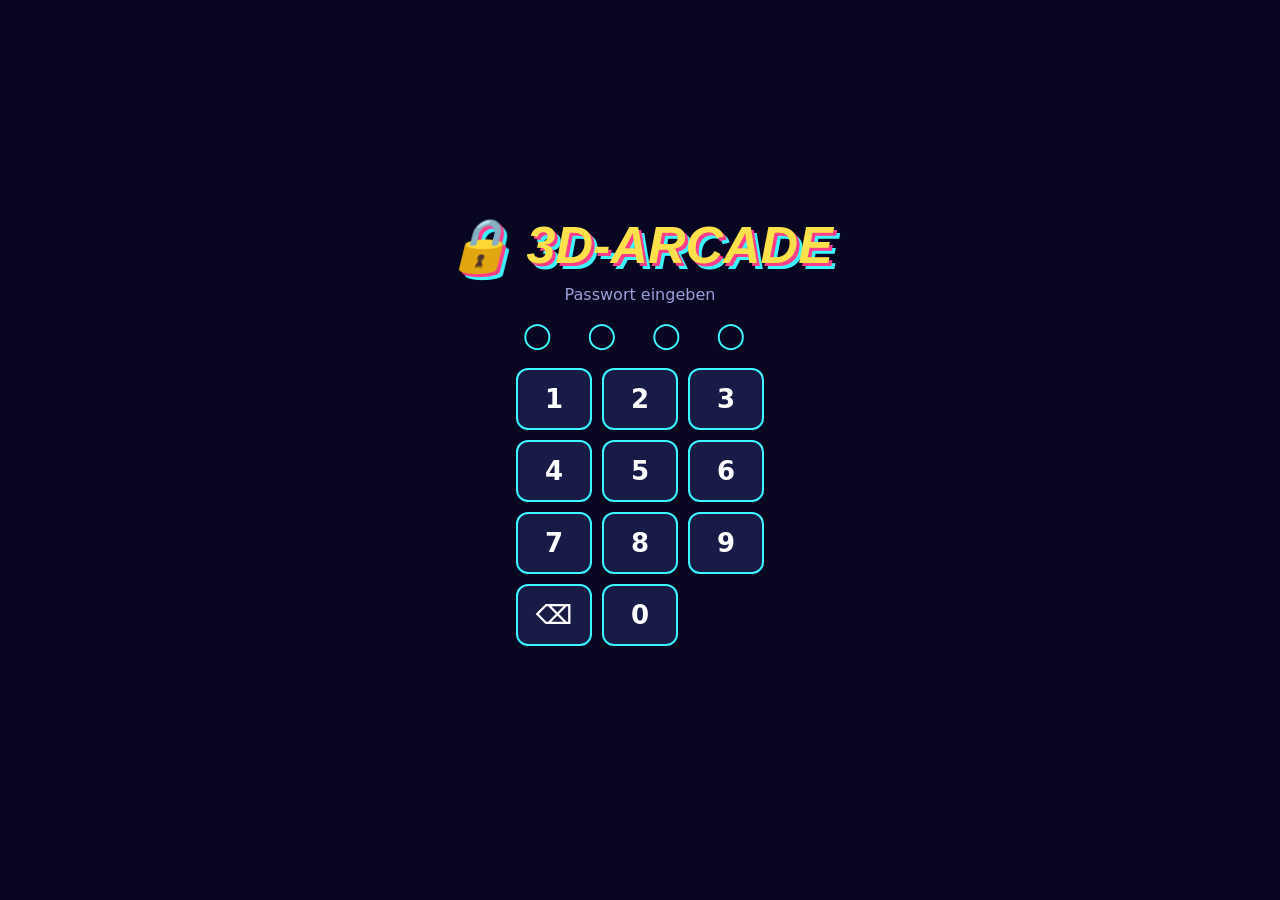
==== index.html @ a162d885 "Update index.html" ====
<!DOCTYPE html>
<html lang="de">
<head>
<meta charset="utf-8">
<meta name="viewport" content="width=device-width,initial-scale=1,viewport-fit=cover">
<title>3D-Arcade</title>
<style>
:root{box-sizing:border-box;color-scheme:dark;--bg:#080620;--tx:#f2f1ff;--mu:#9aa0d8;padding-top:env(safe-area-inset-top,0px);padding-bottom:env(safe-area-inset-bottom,0px)}
@media (prefers-color-scheme:dark){:root:not([data-theme="light"]){--bg:#080620;--tx:#f2f1ff;--mu:#9aa0d8}}
:root[data-theme="dark"]{--bg:#080620;--tx:#f2f1ff;--mu:#9aa0d8}
html{scroll-padding-top:env(safe-area-inset-top,0px)}
*{box-sizing:border-box}
html,body{height:100%;margin:0;background:var(--bg);color:var(--tx);font-family:"Trebuchet MS",system-ui,sans-serif;overflow:hidden;user-select:none}
canvas{display:none;width:100%;height:100%;touch-action:none}
#hub{height:100%;overflow:auto;display:flex;flex-direction:column;align-items:center;padding:28px 16px}
h1{font:italic 900 clamp(34px,7vw,66px)/1 Impact,"Arial Black",sans-serif;margin:14px 0 4px;color:#ffe14d;text-shadow:3px 3px 0 #ff3d8b,6px 6px 0 #3df5ff;text-align:center}
.sub{color:var(--mu);margin:0 0 22px;text-align:center}
#grid{display:grid;grid-template-columns:repeat(auto-fill,minmax(210px,1fr));gap:14px;width:100%;max-width:960px}
.card{background:#181b45;border:2px solid var(--c,#fff);border-radius:14px;padding:16px;cursor:pointer;color:inherit;font:inherit;text-align:left}
.card:hover{background:#20245a}
.card i{font-style:normal;font-size:38px;display:block}
.card b{display:block;font-size:19px;color:var(--c,#fff);margin:6px 0 4px}
.card span{font-size:13px;color:#b6bbea;line-height:1.4}
.card em{float:right;font-style:normal;color:#6e74b8;font-size:13px}
.hint{color:#7c82c4;font-size:13px;margin-top:22px;text-align:center;max-width:640px;line-height:1.6}
kbd{background:#252a66;border-radius:5px;padding:1px 7px;color:#ffe14d}
#panic,#back{position:fixed;top:calc(10px + env(safe-area-inset-top,0px));z-index:50;border:0;border-radius:8px;font:inherit;font-weight:800;cursor:pointer;padding:9px 16px}
#panic{right:10px;background:#e8283c;color:#fff}
#back{left:10px;background:#252a66;color:#fff;display:none}
#fake{position:fixed;top:0;left:0;right:0;bottom:0;background:#f1f3f4;color:#202124;z-index:99;display:none;font-family:Arial,sans-serif;overflow:auto}
#fake .bar{background:#fff;border-bottom:1px solid #dadce0;padding:10px 20px;font-size:14px}
#fake .bar b{color:#1a73e8;font-size:18px}
#fake .page{background:#fff;max-width:760px;margin:20px auto;padding:56px 64px;box-shadow:0 1px 4px rgba(0,0,0,.3);min-height:900px;font-size:15px;line-height:1.7}
#fake h3{font-size:26px;margin:0 0 18px}
#fake p{margin:0 0 14px}
</style>
</head>
<body>
  <div id="lock">
  <div class="lbox">
    <div class="lt">🔒 3D-ARCADE</div>
    <p>Bitte Passwort eingeben</p>
    <input id="pw" type="password" inputmode="numeric" maxlength="4" autocomplete="off" placeholder="••••">
    <button id="pwb">Öffnen</button>
    <div id="pwe"></div>
  </div>
</div>
<style>
#lock{position:fixed;top:0;left:0;right:0;bottom:0;z-index:100000;background:#080620;display:flex;align-items:center;justify-content:center;font-family:"Trebuchet MS",system-ui,sans-serif;color:#f2f1ff;text-align:center}
.lbox{padding:24px}
.lt{font:italic 900 clamp(30px,7vw,56px)/1 Impact,"Arial Black",sans-serif;color:#ffe14d;text-shadow:3px 3px 0 #ff3d8b,6px 6px 0 #3df5ff;margin-bottom:18px}
#pw{display:block;margin:12px auto;width:200px;padding:12px;font-size:28px;text-align:center;letter-spacing:10px;border-radius:10px;border:2px solid #3df5ff;background:#181b45;color:#fff;outline:none}
#pwb{padding:11px 28px;font:inherit;font-weight:800;font-size:17px;border:0;border-radius:10px;background:#ffe14d;color:#080620;cursor:pointer}
#pwe{height:22px;margin-top:12px;color:#ff5a7a;font-weight:700}
.shake{animation:sh .35s}
@keyframes sh{20%{transform:translateX(-10px)}40%{transform:translateX(10px)}60%{transform:translateX(-6px)}80%{transform:translateX(6px)}}
</style>
<script>
(function(){
  var lock=document.getElementById('lock'),pw=document.getElementById('pw'),err=document.getElementById('pwe'),box=lock.firstElementChild,CODE='0101';
  function openIt(){lock.style.display='none';window.__locked=false;try{sessionStorage.setItem('arcade_ok','1')}catch(e){}}
  function check(){
    if(pw.value===CODE){openIt();return}
    err.textContent='Falsches Passwort';pw.value='';
    box.classList.remove('shake');void box.offsetWidth;box.classList.add('shake');
  }
  var ok=false;try{ok=sessionStorage.getItem('arcade_ok')=='1'}catch(e){}
  if(ok){lock.style.display='none';return}
  window.__locked=true;
  addEventListener('keydown',function(e){
    if(!window.__locked)return;
    e.stopImmediatePropagation();
    if(e.key==='Enter')check();
  },true);
  addEventListener('keyup',function(e){if(window.__locked)e.stopImmediatePropagation()},true);
  pw.addEventListener('input',function(){err.textContent='';if(pw.value.length>=4)check()});
  document.getElementById('pwb').onclick=check;
  setTimeout(function(){pw.focus()},50);
})();
</script>
  <div id="lk2">
  <div class="k2box">
    <div class="k2t">🔒 3D-ARCADE</div>
    <div class="k2p">Passwort eingeben</div>
    <div id="k2d"></div>
    <div id="k2pad"></div>
    <div id="k2e"></div>
  </div>
</div>
<style>
#lk2{position:fixed;top:0;left:0;right:0;bottom:0;z-index:2147483000;background:#080620;display:flex;align-items:center;justify-content:center;font-family:"Trebuchet MS",system-ui,sans-serif;color:#f2f1ff;text-align:center;overflow:auto}
.k2box{padding:20px}
.k2t{font:italic 900 clamp(30px,7vw,52px)/1 Impact,"Arial Black",sans-serif;color:#ffe14d;text-shadow:3px 3px 0 #ff3d8b,6px 6px 0 #3df5ff;margin-bottom:14px}
.k2p{color:#9aa0d8;margin-bottom:10px}
#k2d{font-size:34px;letter-spacing:12px;margin:10px 0 14px;color:#3df5ff}
#k2pad{display:grid;grid-template-columns:repeat(3,76px);gap:10px;justify-content:center}
#k2pad button{height:62px;font:inherit;font-weight:800;font-size:26px;border-radius:12px;background:#181b45;color:#fff;cursor:pointer;border:2px solid #3df5ff}
#k2pad button:active{background:#3df5ff;color:#080620}
#k2e{height:24px;margin-top:12px;color:#ff5a7a;font-weight:700}
.k2s{animation:k2 .35s}
@keyframes k2{20%{transform:translateX(-10px)}40%{transform:translateX(10px)}60%{transform:translateX(-6px)}80%{transform:translateX(6px)}}
</style>
<script>
(function(){
  var o=document.getElementById('lock');if(o)o.parentNode.removeChild(o);
  window.__locked=false;
  var L=document.getElementById('lk2'),D=document.getElementById('k2d'),E=document.getElementById('k2e'),B=L.firstElementChild,CODE='0101',cur='',locked=true;
  try{if(sessionStorage.getItem('arcade_ok2')=='1'){L.style.display='none';locked=false}}catch(e){}
  function show(){var s='';for(var i=0;i<4;i++)s+=(i<cur.length?'●':'○')+(i<3?' ':'');D.textContent=s}
  function add(c){
    if(!locked)return;
    E.textContent='';
    if(cur.length<4)cur+=c;
    show();
    if(cur.length==4)setTimeout(function(){
      if(cur===CODE){locked=false;L.style.display='none';try{sessionStorage.setItem('arcade_ok2','1')}catch(e){}}
      else{E.textContent='Falsches Passwort';cur='';show();B.classList.remove('k2s');void B.offsetWidth;B.classList.add('k2s')}
    },120);
  }
  function del(){cur=cur.slice(0,-1);show()}
  var P=document.getElementById('k2pad'),keys=['1','2','3','4','5','6','7','8','9','⌫','0',''];
  keys.forEach(function(k){
    var b=document.createElement('button');b.textContent=k;
    if(!k){b.style.visibility='hidden'}else{b.onclick=function(){if(k=='⌫')del();else add(k)}}
    P.appendChild(b);
  });
  show();
  window.addEventListener('keydown',function(e){
    if(!locked)return;
    e.stopImmediatePropagation();e.preventDefault();
    if(/^[0-9]$/.test(e.key))add(e.key);else if(e.key==='Backspace')del();
  },true);
  window.addEventListener('keyup',function(e){if(locked)e.stopImmediatePropagation()},true);
  /* Zurück vom Fake-Referat: zweimal schnell tippen oder klicken */
  var lt=0;
  window.addEventListener('pointerup',function(e){
    var t=e.target;if(!t||!t.closest||!t.closest('#fake'))return;
    var n=Date.now();
    if(n-lt<450){window.dispatchEvent(new KeyboardEvent('keydown',{code:'Digit0',key:'0'}));lt=0}else lt=n;
  });
})();
</script>
<div id="hub">
  <h1>3D-ARCADE</h1>
  <p class="sub">12 originale Spiele mit eigener 3D-Engine. Such dir eins aus.</p>
  <div id="grid"></div>
  <p class="hint">Chef kommt? <kbd>0</kbd> oder der rote Panic-Button öffnet einen neuen Tab und versteckt alles.<br>Im Spiel: <kbd>Backspace</kbd> = zurück ins Menü. Im Menü starten die Tasten <kbd>1</kbd> bis <kbd>9</kbd> die ersten 9 Spiele direkt.</p>
</div>
<canvas id="c"></canvas>
<button id="back">← Menü</button>
<button id="panic">PANIC</button>
<div id="fake">
  <div class="bar"><b>Dokumente</b> &nbsp; Referat_Industrielle_Revolution.docx &nbsp; Datei Bearbeiten Ansicht Einfügen</div>
  <div class="page">
    <h3>Die Industrielle Revolution</h3>
    <p>1. Einleitung<br>Die Industrielle Revolution begann im 18. Jahrhundert in Großbritannien und veränderte die Arbeits- und Lebenswelt grundlegend. Dampfmaschine, Eisenbahn und mechanische Webstühle ersetzten schrittweise die Handarbeit.</p>
    <p>2. Ursachen<br>Zu den wichtigsten Ursachen zählen das Bevölkerungswachstum, neue Erfindungen, verfügbare Rohstoffe wie Kohle und Eisen sowie ein wachsender Welthandel.</p>
    <p>3. Folgen<br>Städte wuchsen rasant, es entstand eine Arbeiterklasse, und soziale Fragen rückten in den Mittelpunkt der politischen Debatte.</p>
  </div>
</div>
<script>
window.onerror=function(m,s,l){
  var d=document.getElementById('err');
  if(!d){d=document.createElement('div');d.id='err';d.style.cssText='position:fixed;left:0;right:0;bottom:0;z-index:200;background:#b00020;color:#fff;font:13px monospace;padding:8px;white-space:pre-wrap';document.body.appendChild(d)}
  d.textContent='Fehler: '+m+' (Zeile '+l+')';
};
(function(){
var $=function(i){return document.getElementById(i)};
var cv=$('c'),g=cv.getContext('2d'),hub=$('hub'),fake=$('fake');
var W=800,H=600,F=500,G=null,paused=false,K={},M={x:0,y:0,d:0},R=Math.random;
var cl=function(v,a,b){return Math.max(a,Math.min(b,v))};
function T(s,x,y,z,c,a){g.font='700 '+(z||20)+'px system-ui,sans-serif';g.fillStyle=c||'#fff';g.textAlign=a||'center';g.fillText(s,x,y)}
function rs(){W=cv.width=cv.clientWidth||innerWidth||800;H=cv.height=cv.clientHeight||innerHeight||600;F=Math.min(H*.9,W*1.1)}
addEventListener('resize',rs);

/* ================= Mini-3D-Engine ================= */
var E={x:0,y:0,z:0,yw:0,pt:0,q:[],fog:[10,8,30],far:80};
function rv(x,y,z){var c=Math.cos(E.yw),s=Math.sin(E.yw),a=x*c-z*s,b=x*s+z*c;c=Math.cos(E.pt);s=Math.sin(E.pt);return[a,y*c-b*s,y*s+b*c]}
function vt(x,y,z){return rv(x-E.x,y-E.y,z-E.z)}
function mc(c,l,t){var f=E.fog;return'rgb('+((c[0]*l*(1-t)+f[0]*t)|0)+','+((c[1]*l*(1-t)+f[1]*t)|0)+','+((c[2]*l*(1-t)+f[2]*t)|0)+')'}
function hs(h,s,l){var a=s*Math.min(l,1-l);function f(n){var k=(n+h/30)%12;return Math.round(255*(l-a*Math.max(-1,Math.min(k-3,9-k,1))))}return[f(0),f(8),f(4)]}
var CR=[[-1,-1],[1,-1],[1,1],[-1,1]];
function box(x,y,z,hx,hy,hz,col,edge,sb){
  var h=[hx,hy,hz],c=[x,y,z];
  for(var fi=0;fi<6;fi++){
    var a=fi>>1,s=(fi&1)?-1:1,u=(a+1)%3,w=(a+2)%3,pts=[],cx=0,cy=0,cz=0,mx=-1e9;
    for(var k=0;k<4;k++){
      var P=[0,0,0];P[a]=c[a]+s*h[a];P[u]=c[u]+CR[k][0]*h[u];P[w]=c[w]+CR[k][1]*h[w];
      var v=vt(P[0],P[1],P[2]);pts.push(v);cx+=v[0];cy+=v[1];cz+=v[2];if(v[2]>mx)mx=v[2];
    }
    if(mx<.2)continue;
    cx/=4;cy/=4;cz/=4;
    var n=[0,0,0];n[a]=s;var nv=rv(n[0],n[1],n[2]);
    if(nv[0]*cx+nv[1]*cy+nv[2]*cz>=0)continue;
    var l=.4+.6*Math.max(0,n[0]*.35+n[1]*.8-n[2]*.4),t=Math.min(1,Math.max(0,cz)/E.far);
    E.q.push({z:cz+(sb||0),p:pts,c:mc(col,l,t),e:edge?mc(edge,1,t):0});
  }
}
function sph(x,y,z,r,col){
  var v=vt(x,y,z);if(v[2]<.3)return;var t=Math.min(1,v[2]/E.far);
  E.q.push({z:v[2],d:function(){g.fillStyle=mc(col,1,t);g.beginPath();g.arc(W/2+v[0]/v[2]*F,H/2-v[1]/v[2]*F,Math.max(.8,r/v[2]*F),0,7);g.fill()}});
}
function clip(p){
  var o=[],n=.2;
  for(var i=0;i<p.length;i++){
    var a=p[i],b=p[(i+1)%p.length];
    if(a[2]>=n)o.push(a);
    if((a[2]>=n)!=(b[2]>=n)){var t=(n-a[2])/(b[2]-a[2]);o.push([a[0]+(b[0]-a[0])*t,a[1]+(b[1]-a[1])*t,n])}
  }
  return o;
}
function flush(){
  E.q.sort(function(a,b){return b.z-a.z});
  for(var i=0;i<E.q.length;i++){
    var f=E.q[i];
    if(f.d){f.d();continue}
    var P=clip(f.p);if(P.length<3)continue;
    g.beginPath();
    for(var j=0;j<P.length;j++){var x=W/2+P[j][0]/P[j][2]*F,y=H/2-P[j][1]/P[j][2]*F;if(j)g.lineTo(x,y);else g.moveTo(x,y)}
    g.closePath();g.fillStyle=f.c;g.fill();g.lineWidth=f.e?1.5:1;g.strokeStyle=f.e||f.c;g.stroke();
  }
  E.q.length=0;
}
function bg(a,b){var gr=g.createLinearGradient(0,0,0,H);gr.addColorStop(0,a);gr.addColorStop(1,b);g.fillStyle=gr;g.fillRect(0,0,W,H)}
function arrowK(){return[(K.KeyD||K.ArrowRight?1:0)-(K.KeyA||K.ArrowLeft?1:0),(K.KeyW||K.ArrowUp?1:0)-(K.KeyS||K.ArrowDown?1:0)]}

/* ============ 1. NEON-TUNNEL ============ */
function tunnel(){
  var z=0,x=0,y=0,v=14,t=0,sc=0,dead=0,obs=[],nz=45,HS=3;
  function mk(zz){var b=[1,1,1,1,1,1,1,1,1],n=R()<.5?1:2;for(var i=0;i<n;i++)b[R()*9|0]=0;return{z:zz,b:b,c:0}}
  return{
    kd:function(k){if(dead&&k=='Space')start('tunnel')},
    pd:function(){if(dead)start('tunnel')},
    u:function(dt){
      if(dead)return;
      t+=dt;v=Math.min(40,14+t*.5);z+=v*dt;sc+=v*dt;
      var a=arrowK();x+=a[0]*7*dt;y+=a[1]*7*dt;
      if(M.d){x+=((M.x/W-.5)*2*HS*1.4-x)*Math.min(1,7*dt);y+=(-(M.y/H-.5)*2*HS*1.4-y)*Math.min(1,7*dt)}
      x=cl(x,-HS+.3,HS-.3);y=cl(y,-HS+.3,HS-.3);
      while(nz<z+120){obs.push(mk(nz));nz+=Math.max(14,30-t*.25)}
      obs.forEach(function(o){if(!o.c&&z>=o.z-.3){o.c=1;var i=Math.floor((y+HS)/2)*3+Math.floor((x+HS)/2);if(o.b[i])dead=1;else sc+=50}});
      obs=obs.filter(function(o){return o.z>z-6});
    },
    d:function(){
      E.fog=[8,6,28];E.far=110;E.x=x*.6;E.y=y*.6;E.z=z;E.yw=0;E.pt=0;
      g.fillStyle='#08061c';g.fillRect(0,0,W,H);
      var s0=Math.floor(z/4)*4,ed=[0,220,255];
      for(var i=0;i<30;i++){
        var zz=s0+i*4+2,col=(((s0/4)+i)%2)?[40,40,110]:[28,28,80];
        box(0,-HS-.5,zz,HS+1,.5,2,col,ed,2.5);box(0,HS+.5,zz,HS+1,.5,2,col,ed,2.5);
        box(-HS-.5,0,zz,.5,HS,2,col,ed,2.5);box(HS+.5,0,zz,.5,HS,2,col,ed,2.5);
      }
      obs.forEach(function(o){for(var j=0;j<9;j++)if(o.b[j])box((j%3)*2-2,Math.floor(j/3)*2-2,o.z,1,1,.3,[255,50,100],[255,190,210])});
      flush();
      g.strokeStyle='rgba(255,255,255,.6)';g.lineWidth=2;g.beginPath();g.arc(W/2,H/2,10,0,7);g.stroke();
      T('Punkte '+Math.floor(sc),16,60,22,'#fff','left');T(Math.round(v*3.6)+' km/h',W-16,60,22,'#3df5ff','right');
      T('WASD / Pfeile oder Maus gedrückt halten: Flieg durch die Lücken',W/2,H-10,13,'#889');
      if(dead){T('CRASH!',W/2,H/2,56,'#ff5a7a');T(Math.floor(sc)+' Punkte · Leertaste = nochmal',W/2,H/2+40,20)}
    }
  };
}

/* ============ 2. LABYRINTH-FLUCHT (Raycaster) ============ */
function maze(){
  var lv=1,N,map,px,py,a,tl,dead=0,sc=0;
  function gen(){
    N=Math.min(31,7+lv*2);map=[];for(var i=0;i<N*N;i++)map.push(1);
    var st=[[1,1]];map[N+1]=0;
    while(st.length){
      var c=st[st.length-1],o=[];
      [[2,0],[-2,0],[0,2],[0,-2]].forEach(function(q){var x=c[0]+q[0],y=c[1]+q[1];if(x>0&&y>0&&x<N-1&&y<N-1&&map[y*N+x])o.push(q)});
      if(o.length){var q=o[R()*o.length|0];map[(c[1]+q[1]/2)*N+c[0]+q[0]/2]=0;map[(c[1]+q[1])*N+c[0]+q[0]]=0;st.push([c[0]+q[0],c[1]+q[1]])}else st.pop();
    }
    map[(N-2)*N+N-1]=2;px=1.5;py=1.5;a=.2;tl=25+N*5;
  }
  gen();
  return{
    kd:function(k){if(dead&&k=='Space')start('maze')},
    pd:function(){if(dead)start('maze')},
    u:function(dt){
      if(dead)return;
      tl-=dt;if(tl<=0){dead=1;return}
      var tr=(K.KeyD||K.ArrowRight?1:0)-(K.KeyA||K.ArrowLeft?1:0),fw=(K.KeyW||K.ArrowUp?1:0)-(K.KeyS||K.ArrowDown?1:0);
      if(M.d){tr+=(M.x/W-.5)*3;fw=1}
      a+=tr*2.4*dt;
      var s=fw*3*dt,mx=Math.cos(a)*s,my=Math.sin(a)*s;
      if(!map[Math.floor(py)*N+Math.floor(px+mx+(mx>0?.2:-.2))])px+=mx;
      if(!map[Math.floor(py+my+(my>0?.2:-.2))*N+Math.floor(px)])py+=my;
      if(Math.floor(px)==N-2&&Math.floor(py)==N-2){sc+=Math.floor(tl)*10;lv++;gen()}
    },
    d:function(){
      var gr=g.createLinearGradient(0,0,0,H);gr.addColorStop(0,'#241250');gr.addColorStop(.5,'#050510');gr.addColorStop(1,'#1d1d44');g.fillStyle=gr;g.fillRect(0,0,W,H);
      for(var x=0;x<W;x+=2){
        var cm=2*x/W-1,rx=Math.cos(a)-Math.sin(a)*.66*cm,ry=Math.sin(a)+Math.cos(a)*.66*cm;
        var mx=Math.floor(px),my=Math.floor(py),dx=Math.abs(1/rx),dy=Math.abs(1/ry),sx=rx<0?-1:1,sy=ry<0?-1:1;
        var sdx=(rx<0?px-mx:mx+1-px)*dx,sdy=(ry<0?py-my:my+1-py)*dy,side=0,hit=0;
        for(var i=0;i<90&&!hit;i++){if(sdx<sdy){sdx+=dx;mx+=sx;side=0}else{sdy+=dy;my+=sy;side=1}hit=map[my*N+mx]||0}
        var dist=Math.max(.05,side?sdy-dy:sdx-dx),lh=H/dist,f=Math.max(.12,1-dist/10);
        var c=hit==2?[60,255,140]:side?[70,100,255]:[110,140,255];
        g.fillStyle='rgb('+((c[0]*f)|0)+','+((c[1]*f)|0)+','+((c[2]*f)|0)+')';g.fillRect(x,H/2-lh/2,2,lh);
      }
      var cs=Math.min(6,Math.min(W,H)*.3/N),ox=W-N*cs-12,oy=70;
      for(var j=0;j<N;j++)for(var k=0;k<N;k++){var m=map[j*N+k];if(m){g.fillStyle=m==2?'#3f9':'rgba(120,140,255,.55)';g.fillRect(ox+k*cs,oy+j*cs,cs,cs)}}
      g.fillStyle='#ffe14d';g.fillRect(ox+px*cs-2,oy+py*cs-2,4,4);
      T('Level '+lv+' · Punkte '+sc,16,60,20,'#fff','left');T('Zeit '+Math.ceil(tl),W/2,60,26,tl<10?'#ff5a7a':'#fff');
      T('W/S laufen, A/D drehen (oder Maus gedrückt halten). Ziel ist die grüne Wand in der Ecke',W/2,H-10,13,'#889');
      if(dead){T('ZEIT ABGELAUFEN',W/2,H/2,50,'#ff5a7a');T('Level '+lv+' · Leertaste = nochmal',W/2,H/2+40,20)}
    }
  };
}

/* ============ 3. STAR FIGHTER ============ */
function fighter(){
  var x=0,y=0,hp=5,sc=0,t=0,dead=0,en=[],bl=[],ps=[],st=[],cd=0,sp=1;
  for(var i=0;i<90;i++)st.push({x:(R()-.5)*160,y:(R()-.5)*90,z:R()*160});
  function boom(a,b,c,n){for(var i=0;i<n;i++)ps.push({x:a,y:b,z:c,vx:(R()-.5)*14,vy:(R()-.5)*14,vz:(R()-.5)*14,l:.7})}
  return{
    kd:function(k){if(dead&&k=='Space')start('fighter')},
    pd:function(){if(dead)start('fighter')},
    u:function(dt){
      st.forEach(function(s){s.z-=70*dt;if(s.z<1){s.z=160;s.x=(R()-.5)*160;s.y=(R()-.5)*90}});
      ps.forEach(function(p){p.x+=p.vx*dt;p.y+=p.vy*dt;p.z+=p.vz*dt;p.l-=dt});ps=ps.filter(function(p){return p.l>0});
      if(dead)return;
      t+=dt;
      var a=arrowK();x+=a[0]*16*dt;y+=a[1]*16*dt;
      if(M.d){x+=((M.x/W-.5)*30-x)*Math.min(1,8*dt);y+=(-(M.y/H-.5)*18-y)*Math.min(1,8*dt)}
      x=cl(x,-14,14);y=cl(y,-8,8);
      cd-=dt;if((K.Space||M.d)&&cd<=0){cd=.14;bl.push({x:x-.9,y:y,z:1.5},{x:x+.9,y:y,z:1.5})}
      bl.forEach(function(b){b.z+=170*dt});
      sp-=dt;if(sp<=0){sp=Math.max(.35,1.1-t/70);en.push({bx:(R()-.5)*26,by:(R()-.5)*12,x:0,y:0,z:170,hp:2,ph:R()*6,am:R()*4})}
      en.forEach(function(e){
        e.z-=(30+t*.5)*dt;e.x=cl(e.bx+Math.sin(t*1.5+e.ph)*e.am,-15,15);e.y=cl(e.by+Math.cos(t*1.2+e.ph)*e.am*.5,-9,9);
        bl.forEach(function(b){if(!e.dead&&Math.abs(b.z-e.z)<3&&Math.abs(b.x-e.x)<1.9&&Math.abs(b.y-e.y)<1.4){b.z=999;e.hp--;if(e.hp<=0){e.dead=1;sc+=10;boom(e.x,e.y,e.z,14)}}});
        if(!e.dead&&e.z<1.5&&e.z>-2&&Math.abs(e.x-x)<2&&Math.abs(e.y-y)<1.4){e.dead=1;hp--;boom(e.x,e.y,e.z,20);if(hp<=0){dead=1;boom(x,y,0,30)}}
      });
      en=en.filter(function(e){return !e.dead&&e.z>-8});bl=bl.filter(function(b){return b.z<180});
    },
    d:function(){
      E.fog=[4,4,18];E.far=170;E.x=x*.6;E.y=y*.6+2.2;E.z=-9;E.yw=0;E.pt=-.1;
      bg('#02020c','#0d0a2a');
      st.forEach(function(s){sph(s.x,s.y,s.z,.14,[255,255,255])});
      en.forEach(function(e){
        box(e.x,e.y,e.z,1,.6,1,[220,50,70],[255,170,170]);box(e.x,e.y,e.z,2.4,.15,.5,[150,30,60],[255,120,140]);box(e.x,e.y+.7,e.z,.25,.5,.5,[255,200,60]);
      });
      bl.forEach(function(b){box(b.x,b.y,b.z,.1,.1,1.2,[255,240,90])});
      ps.forEach(function(p){sph(p.x,p.y,p.z,.28,[255,170,60])});
      if(!dead){box(x,y,0,.5,.3,1.3,[60,220,255],[200,255,255]);box(x,y,-.3,1.7,.1,.6,[40,160,230],[200,255,255]);box(x,y+.4,-.7,.1,.4,.5,[255,255,255])}
      flush();
      var v=vt(x,y,60);if(v[2]>1){g.strokeStyle='rgba(120,255,200,.8)';g.lineWidth=2;g.beginPath();g.arc(W/2+v[0]/v[2]*F,H/2-v[1]/v[2]*F,12,0,7);g.stroke()}
      T('Punkte '+sc,16,60,22,'#fff','left');T('♥'.repeat(Math.max(0,hp)),W-16,60,24,'#ff5a7a','right');
      T('WASD / Maus gedrückt halten = steuern und schießen · Leertaste = Feuer',W/2,H-10,13,'#889');
      if(dead){T('SCHIFF ZERSTÖRT',W/2,H/2,50,'#ff5a7a');T(sc+' Punkte · Leertaste = nochmal',W/2,H/2+40,20)}
    }
  };
}

/* ============ 4. ZIGZAG-HIMMEL ============ */
function zig(){
  var tiles=[],cx=0,cz=0,pdir=0,seg=5,bx=0,bz=0,d=0,v=8,t=0,gem=0,fall=0,vy=0,by=.7,dead=0,camx=-6.4,camz=-6.4;
  function add(){tiles.push({x:cx,z:cz,g:R()<.18&&tiles.length>4});if(pdir)cz+=2;else cx+=2;if(--seg<=0){pdir^=1;seg=2+(R()*5|0)}}
  while(tiles.length<70)add();
  function turn(){if(dead){start('zig');return}if(!fall)d^=1}
  return{
    kd:function(k){if(k=='Space'||k.indexOf('Arrow')==0||k=='KeyA'||k=='KeyD')turn()},
    pd:turn,
    u:function(dt){
      t+=dt;
      if(!dead){
        if(!fall){
          v=Math.min(17,8+t*.12);if(d)bz+=v*dt;else bx+=v*dt;
          var on=false;
          tiles.forEach(function(q){if(Math.abs(bx-q.x)<1&&Math.abs(bz-q.z)<1)on=true;if(q.g&&Math.hypot(bx-q.x,bz-q.z)<1.4){q.g=0;gem++}});
          if(!on){fall=1;vy=0}
        }else{vy-=25*dt;by+=vy*dt;if(by<-14)dead=1}
      }
      while(tiles.length<(bx+bz)/2+60)add();
      camx+=(bx-6.4-camx)*Math.min(1,6*dt);camz+=(bz-6.4-camz)*Math.min(1,6*dt);
    },
    d:function(){
      E.fog=[70,40,110];E.far=75;E.x=camx;E.y=8;E.z=camz;E.yw=.785;E.pt=-.62;
      bg('#2a1b5a','#ff8fb8');
      var pr=bx+bz;
      tiles.forEach(function(q,i){
        if(Math.abs(q.x+q.z-pr)>80)return;
        var col=hs((200+i*4)%360,.6,.62);box(q.x,-.3,q.z,1,.3,1,col,[255,255,255]);
        if(q.g)sph(q.x,1,q.z,.35,[255,230,80]);
      });
      sph(bx,by,bz,.5,[255,255,255]);
      flush();
      T('Weite '+Math.floor(pr/2)+'   Diamanten '+gem,16,60,22,'#fff','left');
      T('Tippen / Leertaste / A-D = Richtung wechseln. Bleib auf dem Pfad!',W/2,H-10,13,'#fde');
      if(dead){T('ABGESTÜRZT',W/2,H/2,52,'#fff');T(Math.floor(pr/2)+' Weite · '+gem+' Diamanten · Tippen = nochmal',W/2,H/2+40,20)}
    }
  };
}

/* ============ 5. SNAKE CHASE ============ */
function snake(){
  var N=15,sn=[[7,7],[7,6],[7,5]],d=0,pend=[],tm=0,fd,sc=0,dead=0,yaw=0,ty=0,vx=7.5,vz=7.5,tt=0,DIR=[[0,1],[1,0],[0,-1],[-1,0]];
  function food(){do{fd=[R()*N|0,R()*N|0]}while(sn.some(function(s){return s[0]==fd[0]&&s[1]==fd[1]}))}
  food();
  function turn(r){if(dead){start('snake');return}if(pend.length<2)pend.push(r)}
  return{
    kd:function(k){if(k=='KeyD'||k=='ArrowRight')turn(1);if(k=='KeyA'||k=='ArrowLeft')turn(-1);if(dead&&k=='Space')start('snake')},
    pd:function(x){turn(x>W/2?1:-1)},
    u:function(dt){
      tt+=dt;
      yaw+=(ty-yaw)*Math.min(1,9*dt);
      vx+=(sn[0][0]+.5-vx)*Math.min(1,12*dt);vz+=(sn[0][1]+.5-vz)*Math.min(1,12*dt);
      if(dead)return;
      tm+=dt;
      if(tm>=Math.max(.09,.22-sn.length*.004)){
        tm=0;
        if(pend.length){var r=pend.shift();d=(d+r+4)%4;ty+=r*Math.PI/2}
        var h=[sn[0][0]+DIR[d][0],sn[0][1]+DIR[d][1]];
        if(h[0]<0||h[1]<0||h[0]>=N||h[1]>=N||sn.some(function(s){return s[0]==h[0]&&s[1]==h[1]})){dead=1;return}
        sn.unshift(h);
        if(h[0]==fd[0]&&h[1]==fd[1]){sc++;food()}else sn.pop();
      }
    },
    d:function(){
      E.fog=[10,10,35];E.far=30;E.x=vx-Math.sin(yaw)*5.5;E.z=vz-Math.cos(yaw)*5.5;E.y=4.8;E.yw=yaw;E.pt=-.55;
      bg('#0a0a26','#241552');
      for(var i=0;i<N;i++)for(var j=0;j<N;j++){
        if(Math.hypot(i+.5-vx,j+.5-vz)>11)continue;
        box(i+.5,-.1,j+.5,.5,.1,.5,((i+j)%2)?[40,48,110]:[32,38,90]);
      }
      var wc=[255,60,160],we=[255,170,220];
      box(N/2,.4,-.25,N/2+.5,.4,.25,wc,we);box(N/2,.4,N+.25,N/2+.5,.4,.25,wc,we);box(-.25,.4,N/2,.25,.4,N/2,wc,we);box(N+.25,.4,N/2,.25,.4,N/2,wc,we);
      sn.forEach(function(s,i){
        var c=i?hs(150+i*5,.7,.5):[140,255,170];
        box(s[0]+.5,.35,s[1]+.5,i?.4:.45,i?.3:.35,i?.4:.45,c);
      });
      sph(fd[0]+.5,.7+Math.sin(tt*5)*.15,fd[1]+.5,.32,[255,90,130]);
      flush();
      T('Länge '+sn.length,16,60,22,'#fff','left');
      T('A/D oder Tippen links/rechts = abbiegen. Du drehst relativ zur Schlange',W/2,H-10,13,'#99a');
      if(dead){T('GAME OVER',W/2,H/2,52,'#ff5a7a');T('Länge '+sn.length+' · Leertaste = nochmal',W/2,H/2+40,20)}
    }
  };
}

/* ============ 6. STACK 3D ============ */
function stack3(){
  var L=[{x:0,z:0,w:4,d:4}],mv,a=0,p=-6,dr=1,dead=0,deb=[],cy=0,t=0;
  function nw(){var tp=L[L.length-1];a=L.length%2;p=-6;dr=1;mv={w:tp.w,d:tp.d}}
  nw();
  function place(){
    if(dead){start('stack');return}
    var tp=L[L.length-1],nx,nz,w=mv.w,d=mv.d;
    if(a==0){
      var lo=Math.max(p-w/2,tp.x-tp.w/2),hi=Math.min(p+w/2,tp.x+tp.w/2);
      if(hi-lo<=.05){dead=1;deb.push({x:p,z:tp.z,w:w,d:d,y:L.length*.6,vy:0});return}
      if(Math.abs(p-tp.x)<.14){nx=tp.x;w=tp.w}else{
        nx=(lo+hi)/2;
        if(p>tp.x)deb.push({x:(hi+p+w/2)/2,z:tp.z,w:p+w/2-hi,d:d,y:L.length*.6,vy:0});else deb.push({x:(lo+p-w/2)/2,z:tp.z,w:lo-(p-w/2),d:d,y:L.length*.6,vy:0});
        w=hi-lo;
      }
      nz=tp.z;
    }else{
      var lo2=Math.max(p-d/2,tp.z-tp.d/2),hi2=Math.min(p+d/2,tp.z+tp.d/2);
      if(hi2-lo2<=.05){dead=1;deb.push({x:tp.x,z:p,w:w,d:d,y:L.length*.6,vy:0});return}
      if(Math.abs(p-tp.z)<.14){nz=tp.z;d=tp.d}else{
        nz=(lo2+hi2)/2;
        if(p>tp.z)deb.push({x:tp.x,z:(hi2+p+d/2)/2,w:w,d:p+d/2-hi2,y:L.length*.6,vy:0});else deb.push({x:tp.x,z:(lo2+p-d/2)/2,w:w,d:lo2-(p-d/2),y:L.length*.6,vy:0});
        d=hi2-lo2;
      }
      nx=tp.x;
    }
    L.push({x:nx,z:nz,w:w,d:d});nw();
  }
  return{
    kd:function(k){if(k=='Space'||k=='Enter')place()},
    pd:place,
    u:function(dt){
      t+=dt;
      deb.forEach(function(q){q.vy-=30*dt;q.y+=q.vy*dt});deb=deb.filter(function(q){return q.y>-25});
      cy+=(L.length*.6-cy)*Math.min(1,4*dt);
      if(dead)return;
      p+=dr*(5+Math.min(6,L.length*.12))*dt;if(p>6){p=6;dr=-1}if(p<-6){p=-6;dr=1}
    },
    d:function(){
      E.fog=[22,16,52];E.far=60;E.x=-7.8;E.y=cy+6;E.z=-7.8;E.yw=.785;E.pt=-.5;
      bg('#1b1450','#6a3a8a');
      box(0,-3.3,0,3.2,3,3.2,[50,50,90]);
      L.forEach(function(b,i){box(b.x,i*.6,b.z,b.w/2,.3,b.d/2,hs((i*14)%360,.65,.55),[255,255,255])});
      if(!dead){var tp=L[L.length-1];box(a==0?p:tp.x,L.length*.6,a==1?p:tp.z,mv.w/2,.3,mv.d/2,hs((L.length*14)%360,.7,.62),[255,255,255])}
      deb.forEach(function(q){box(q.x,q.y,q.z,q.w/2,.3,q.d/2,[200,200,220])});
      flush();
      T('Höhe '+(L.length-1),W/2,60,32);
      T('Leertaste oder Tippen = Block setzen. Fast perfekt = Block behält seine Größe',W/2,H-10,13,'#bbd');
      if(dead){T('TURM GEFALLEN',W/2,H/2,48,'#ff7a7a');T('Höhe '+(L.length-1)+' · Leertaste = nochmal',W/2,H/2+40,20)}
    }
  };
}

/* ============ 7. TUNNEL-PONG ============ */
function pong3(){
  var HS=4,ZL=36,px=0,py=0,ax=0,ay=0,bx=0,by=0,bz=18,vx=0,vy=0,vz=14,lives=3,sc=0,dead=0;
  function serve(){bx=0;by=0;bz=18;vx=(R()-.5)*8;vy=(R()-.5)*8;vz=Math.min(32,14+sc*.9)}
  function fr(z,c){box(0,HS+.05,z,HS+.1,.06,.06,c);box(0,-HS-.05,z,HS+.1,.06,.06,c);box(HS+.05,0,z,.06,HS+.1,.06,c);box(-HS-.05,0,z,.06,HS+.1,.06,c)}
  serve();
  return{
    kd:function(k){if(dead&&k=='Space')start('pong3')},
    pd:function(){if(dead)start('pong3')},
    u:function(dt){
      if(dead)return;
      var a=arrowK();
      if(a[0]||a[1]){px+=a[0]*10*dt;py+=a[1]*10*dt}
      else if(M.m||M.d){px+=((M.x/W-.5)*2*HS*1.3-px)*Math.min(1,12*dt);py+=(-(M.y/H-.5)*2*HS*1.3-py)*Math.min(1,12*dt)}
      px=cl(px,-HS+1.2,HS-1.2);py=cl(py,-HS+1,HS-1);
      var ar=4.5+sc*.35;ax+=cl(bx-ax,-ar*dt,ar*dt);ay+=cl(by-ay,-ar*dt,ar*dt);
      bx+=vx*dt;by+=vy*dt;bz+=vz*dt;
      if(Math.abs(bx)>HS-.45){bx=cl(bx,-HS+.45,HS-.45);vx=-vx}
      if(Math.abs(by)>HS-.45){by=cl(by,-HS+.45,HS-.45);vy=-vy}
      if(bz>=ZL&&vz>0){
        if(Math.abs(bx-ax)<1.75&&Math.abs(by-ay)<1.45){vz=-vz;vx+=(bx-ax)*2;vy+=(by-ay)*2}else{sc++;serve()}
      }
      if(bz<=.5&&vz<0){
        if(Math.abs(bx-px)<1.75&&Math.abs(by-py)<1.45){vz=Math.min(40,-vz*1.04);vx=cl(vx+(bx-px)*3,-14,14);vy=cl(vy+(by-py)*3,-14,14)}
        else{lives--;if(lives<=0)dead=1;else serve()}
      }
    },
    d:function(){
      E.fog=[6,4,24];E.far=120;E.x=px*.4;E.y=py*.4;E.z=-10;E.yw=0;E.pt=0;
      g.fillStyle='#06041a';g.fillRect(0,0,W,H);
      for(var z=0;z<=ZL;z+=4)fr(z,[40,70,170]);
      fr(bz,[255,240,120]);
      box(0,0,ZL+.6,HS,HS,.3,[20,16,60],[0,120,200]);
      box(ax,ay,ZL,1.3,1,.08,[255,80,120],[255,200,220]);
      sph(bx,by,bz,.45,[255,255,255]);
      box(px,py,0,1.3,1,.08,[60,220,255],[255,255,255]);
      flush();
      T('Punkte '+sc,16,60,22,'#fff','left');T('♥'.repeat(Math.max(0,lives)),W-16,60,24,'#ff5a7a','right');
      T('Maus bewegen oder WASD: Triff den Ball mit dem blauen Schläger. Der gelbe Ring zeigt, wo der Ball ist',W/2,H-10,13,'#889');
      if(dead){T('VERLOREN',W/2,H/2,52,'#ff5a7a');T(sc+' Punkte · Leertaste = nochmal',W/2,H/2+40,20)}
    }
  };
}

/* ============ 8. TURM-STURZ ============ */
function helix(){
  var P=[[2,0],[2,2],[0,2],[-2,2],[-2,0],[-2,-2],[0,-2],[2,-2]],L=[],k=0,bpx=2,bpz=0,by=2,vy=0,cur=0,dead=0,ca=0,cy=5;
  function lay(i){
    var c=[1,1,1,1,1,1,1,1],h=1+(R()<.5?1:0),d=i>0?Math.min(3,1+(i/8|0)):0,j;
    for(j=0;j<h;j++)c[R()*8|0]=0;
    for(j=0;j<d;j++){var q=R()*8|0;if(c[q])c[q]=2}
    return c;
  }
  for(var i=0;i<14;i++)L.push(lay(i));
  function mv(r){if(!dead)k=(k+r+8)%8}
  return{
    kd:function(c){if(c=='KeyD'||c=='ArrowRight')mv(1);if(c=='KeyA'||c=='ArrowLeft')mv(-1);if(dead&&c=='Space')start('helix')},
    pd:function(x){if(dead){start('helix');return}mv(x>W/2?1:-1)},
    u:function(dt){
      bpx+=(P[k][0]-bpx)*Math.min(1,14*dt);bpz+=(P[k][1]-bpz)*Math.min(1,14*dt);
      var df=Math.atan2(bpz,bpx)-ca;df=Math.atan2(Math.sin(df),Math.cos(df));ca+=df*Math.min(1,8*dt);
      cy+=(by+3.4-cy)*Math.min(1,6*dt);
      if(dead)return;
      vy-=28*dt;by+=vy*dt;
      var yl=-cur*3;
      if(vy<0&&by-.45<=yl&&by-.45>yl-1){
        var s=L[cur][k];
        if(s==1){vy=11;by=yl+.45}else if(s==2)dead=1;
      }
      if(by<yl-1.2){cur++;while(L.length<cur+12)L.push(lay(L.length))}
    },
    d:function(){
      E.fog=[16,10,44];E.far=40;E.x=Math.cos(ca)*9;E.z=Math.sin(ca)*9;E.y=cy;E.yw=Math.atan2(-Math.cos(ca),-Math.sin(ca));E.pt=-.32;
      bg('#150a3a','#4a1f7a');
      for(var i=Math.max(0,cur-2);i<cur+9&&i<L.length;i++){
        var y=-i*3,c=L[i];
        box(0,y-1.5,0,.9,1.5,.9,[90,90,150],[160,160,255]);
        for(var j=0;j<8;j++){
          if(c[j]==0)continue;
          box(P[j][0],y-.2,P[j][1],1,.2,1,c[j]==2?[255,60,90]:hs((i*25+200)%360,.6,.58),c[j]==2?[255,200,210]:[255,255,255]);
        }
      }
      sph(bpx,by,bpz,.45,[255,230,90]);
      flush();
      T('Ebene '+cur,W/2,60,32);
      T('A/D oder Tippen links/rechts: Wandere um den Turm und fall durch die Lücken. Rot ist tödlich',W/2,H-10,13,'#bbd');
      if(dead){T('ZERSCHELLT',W/2,H/2,52,'#ff5a7a');T('Ebene '+cur+' · Leertaste = nochmal',W/2,H/2+40,20)}
    }
  };
}

/* ============ 9. HOVER-STRASSE ============ */
function hover(){
  var x=0,y=0,vy=0,z=0,v=16,t=0,dead=0,rows=[],nr=0,gnd=1;
  function row(){
    var r={t:[1,1,1],o:[0,0,0]},q=R();
    if(nr>6){
      if(q<.12+Math.min(.1,nr/800)&&!(rows.length&&rows[rows.length-1].g)){r.t=[0,0,0];r.g=1}
      else if(q<.45)r.t[R()*3|0]=0;
      else if(q<.75)r.o[R()*3|0]=1;
    }
    rows.push(r);nr++;
  }
  while(nr<40)row();
  function jump(){if(dead){start('hover');return}if(gnd)vy=9.5}
  return{
    kd:function(k){if(k=='Space'||k=='ArrowUp'||k=='KeyW')jump()},
    pd:jump,
    u:function(dt){
      if(dead)return;
      t+=dt;v=Math.min(36,16+t*.35);z+=v*dt;
      var a=arrowK();x+=a[0]*8*dt;
      if(M.d)x+=((M.x/W-.5)*7-x)*Math.min(1,8*dt);
      x=cl(x,-3.4,3.4);
      var ri=Math.floor(z/4),r=rows[ri],ln=Math.floor((x+3)/2),on=!!(r&&ln>=0&&ln<3&&r.t[ln]);
      vy-=26*dt;y+=vy*dt;
      gnd=0;
      if(on&&y<=0&&vy<=0&&y>-.9){y=0;vy=0;gnd=1}
      if(on&&r.o[ln]&&y<1.3&&Math.abs(z-(ri*4+2))<.9)dead=1;
      if(y<-9)dead=1;
      while(nr<ri+40)row();
    },
    d:function(){
      E.fog=[40,10,70];E.far=100;E.x=x*.7;E.y=y*.5+3.2;E.z=z-7;E.yw=0;E.pt=-.22;
      bg('#12062e','#ff6a9a');
      var ri=Math.floor(z/4);
      for(var i=Math.max(0,ri-2);i<ri+24&&i<rows.length;i++){
        var r=rows[i],c=(i%2)?[60,50,150]:[48,40,125];
        for(var j=0;j<3;j++){
          if(r.t[j])box(j*2-2,-.3,i*4+2,1,.3,2,c,[255,70,200],2);
          if(r.o[j])box(j*2-2,.9,i*4+2,.9,.9,.6,[255,70,110],[255,210,220]);
        }
      }
      box(x,y+.5,z,.45,.22,.9,[60,230,255],[255,255,255]);box(x,y+.45,z-.2,1.1,.07,.4,[40,180,240],[255,255,255]);
      flush();
      T('Strecke '+Math.floor(z)+' m',16,60,22,'#fff','left');T(Math.round(v*3.6)+' km/h',W-16,60,22,'#ffd23b','right');
      T('A/D lenken · Leertaste oder Tippen = springen. Spring über Lücken und rote Blöcke',W/2,H-10,13,'#fde');
      if(dead){T('ABGESTÜRZT',W/2,H/2,52,'#fff');T(Math.floor(z)+' m · Leertaste = nochmal',W/2,H/2+40,20)}
    }
  };
}

/* ============ 10. ASTEROIDENFELD ============ */
function aster(){
  var x=0,y=0,z=0,v=22,en=100,t=0,sc=0,dead=0,A=[],C=[],nz=60,st=[];
  for(var i=0;i<90;i++)st.push({x:(R()-.5)*200,y:(R()-.5)*120,z:R()*200});
  function mk(zz){
    var s=1+R()*2.2;
    A.push({x:(R()-.5)*34,y:(R()-.5)*20,z:zz,h:[s,s*(.6+R()*.6),s],c:[(110+R()*40)|0,(100+R()*30)|0,(95+R()*30)|0]});
    if(R()<.3)C.push({x:(R()-.5)*26,y:(R()-.5)*16,z:zz+R()*20});
  }
  return{
    kd:function(k){if(dead&&k=='Space')start('aster')},
    pd:function(){if(dead)start('aster')},
    u:function(dt){
      if(dead)return;
      t+=dt;var boost=K.Space&&en>0;
      v=Math.min(60,22+t*.6)*(boost?1.5:1);if(boost)en-=30*dt;else en=Math.min(100,en+8*dt);
      var pz=z;z+=v*dt;sc+=v*dt*.1;
      var a=arrowK();x+=a[0]*14*dt;y+=a[1]*14*dt;
      if(M.d){x+=((M.x/W-.5)*34-x)*Math.min(1,8*dt);y+=(-(M.y/H-.5)*20-y)*Math.min(1,8*dt)}
      x=cl(x,-16,16);y=cl(y,-10,10);
      while(nz<z+220){mk(nz);nz+=Math.max(2.2,9-t*.08)}
      A.forEach(function(s){if(s.z+s.h[2]>=pz-.5&&s.z-s.h[2]<=z+.5&&Math.abs(s.x-x)<s.h[0]+.9&&Math.abs(s.y-y)<s.h[1]+.6)dead=1});
      C.forEach(function(c){if(!c.d&&c.z>=pz-1&&c.z<=z+1&&Math.hypot(c.x-x,c.y-y)<1.8){c.d=1;en=Math.min(100,en+25);sc+=25}});
      A=A.filter(function(s){return s.z>z-12});C=C.filter(function(c){return !c.d&&c.z>z-12});
      st.forEach(function(s){if(s.z<z-10){s.z+=200;s.x=(R()-.5)*200;s.y=(R()-.5)*120}});
    },
    d:function(){
      E.fog=[4,4,16];E.far=220;E.x=x*.7;E.y=y*.7+2;E.z=z-9;E.yw=0;E.pt=-.08;
      bg('#02020c','#100a30');
      st.forEach(function(s){sph(s.x,s.y,s.z+z*0,.14,[255,255,255])});
      A.forEach(function(s){box(s.x,s.y,s.z,s.h[0],s.h[1],s.h[2],s.c,[70,64,58])});
      C.forEach(function(c){sph(c.x,c.y,c.z,.6,[80,240,255])});
      if(!dead){
        box(x,y,z,.5,.28,1.1,[60,220,255],[200,255,255]);box(x,y,z-.3,1.6,.1,.5,[40,160,230],[200,255,255]);
        if(K.Space&&en>0)box(x,y,z-1.6,.3,.2,.6,[255,170,60]);
      }
      flush();
      g.fillStyle='rgba(255,255,255,.2)';g.fillRect(W/2-80,52,160,10);g.fillStyle='#ffd23b';g.fillRect(W/2-80,52,160*en/100,10);
      T('Punkte '+Math.floor(sc),16,60,22,'#fff','left');T(Math.round(v*3.6)+' km/h',W-16,60,22,'#3df5ff','right');
      T('WASD oder Maus gedrückt halten = steuern · Leertaste = Boost · Sammle die blauen Kristalle',W/2,H-10,13,'#889');
      if(dead){T('KOLLISION!',W/2,H/2,52,'#ff5a7a');T(Math.floor(sc)+' Punkte · Leertaste = nochmal',W/2,H/2+40,20)}
    }
  };
}

/* ============ 11. SCHIESSBUDE ============ */
function gallery(){
  var tg=[],t=0,tl=45,sc=0,sh=0,hit=0,cx=W/2,cy=H/2,dead=0,ps=[],sp=0;
  function cam(){E.x=0;E.y=1.6;E.z=-10;E.yw=0;E.pt=0}
  function spawn(){var b=R()<.22;tg.push({x:(R()-.5)*20,y:.8+R()*5.5,z:12+R()*38,b:b,l:2.4+R()*1.2,ph:R()*6,r:b?.8:1})}
  function px(o){return o.x+Math.sin(t*1.5+o.ph)*1.5}
  function fire(sx0,sy0){
    if(dead)return;
    cam();sh++;
    var best=null,bz=1e9;
    tg.forEach(function(o){
      var v=vt(px(o),o.y,o.z);if(v[2]<1)return;
      var sx=W/2+v[0]/v[2]*F,sy=H/2-v[1]/v[2]*F,r=o.r/v[2]*F;
      if(Math.hypot(sx0-sx,sy0-sy)<r*1.1&&v[2]<bz){bz=v[2];best=o}
    });
    if(best){
      best.l=0;hit++;sc+=best.b?-15:Math.round(10+bz/3);
      for(var i=0;i<10;i++)ps.push({x:px(best),y:best.y,z:best.z,vx:(R()-.5)*10,vy:(R()-.5)*10,vz:(R()-.5)*6,l:.5,b:best.b});
    }
  }
  return{
    kd:function(k){if(dead&&k=='Space'){start('gallery');return}if(k=='Space')fire(cx,cy)},
    pd:function(x,y){if(dead){start('gallery');return}cx=x;cy=y;fire(x,y)},
    u:function(dt){
      ps.forEach(function(p){p.x+=p.vx*dt;p.y+=p.vy*dt;p.z+=p.vz*dt;p.l-=dt});ps=ps.filter(function(p){return p.l>0});
      if(dead)return;
      t+=dt;tl-=dt;if(tl<=0){dead=1;return}
      var a=arrowK();if(a[0]||a[1]){cx=cl(cx+a[0]*500*dt,0,W);cy=cl(cy-a[1]*500*dt,0,H)}else if(M.m){cx=M.x;cy=M.y}
      sp-=dt;if(sp<=0&&tg.length<7){sp=.45;spawn()}
      tg.forEach(function(o){o.l-=dt});tg=tg.filter(function(o){return o.l>0});
    },
    d:function(){
      cam();E.fog=[60,80,120];E.far=90;
      bg('#6fb7ff','#d9f0ff');
      box(0,-.7,35,18,.2,30,[40,110,70]);
      for(var i=0;i<8;i++){box(-15,1.4,10+i*6,.3,1.4,.3,[120,90,60]);box(15,1.4,10+i*6,.3,1.4,.3,[120,90,60])}
      box(0,4,64,20,8,.3,[70,60,120],[200,180,255]);
      tg.forEach(function(o){
        var X=px(o);
        if(o.b){sph(X,o.y,o.z,o.r,[30,30,40]);sph(X,o.y+o.r*.9,o.z-.2,.2,[255,60,60])}
        else{sph(X,o.y,o.z,o.r,[255,255,255]);sph(X,o.y,o.z-.05,o.r*.65,[255,60,80]);sph(X,o.y,o.z-.1,o.r*.3,[255,255,255])}
      });
      ps.forEach(function(p){sph(p.x,p.y,p.z,.2,p.b?[60,60,70]:[255,220,60])});
      flush();
      g.strokeStyle='#111';g.lineWidth=2;g.beginPath();g.arc(cx,cy,16,0,7);g.moveTo(cx-24,cy);g.lineTo(cx+24,cy);g.moveTo(cx,cy-24);g.lineTo(cx,cy+24);g.stroke();
      T('Punkte '+sc,16,60,22,'#123','left');T('Zeit '+Math.ceil(tl),W-16,60,24,tl<10?'#d22':'#123','right');
      T('Klicken oder Leertaste (Fadenkreuz mit WASD). Schieß auf die Scheiben, nicht auf die schwarzen Bomben',W/2,H-10,13,'#123');
      if(dead){T('ZEIT ABGELAUFEN',W/2,H/2,48,'#123');T(sc+' Punkte · Treffer '+(sh?Math.round(hit/sh*100):0)+' % · Leertaste = nochmal',W/2,H/2+40,20,'#123')}
    }
  };
}

/* ============ 12. ARENA-FLUCHT ============ */
function arena(){
  var A=11,px=0,pz=0,dv=0,dc=0,en=[],co=[],sc=0,t=0,dead=0,tt=0;
  function spw(){var s=R()*4|0,e=(R()-.5)*2*A;en.push({x:s<2?(s?A:-A):e,z:s<2?e:(s==2?A:-A)})}
  function coin(){co.push({x:(R()-.5)*2*(A-1),z:(R()-.5)*2*(A-1)})}
  spw();spw();coin();
  return{
    kd:function(k){if(dead&&k=='Space'){start('arena');return}if(k=='Space'&&dc<=0){dv=.25;dc=1.6}},
    pd:function(){if(dead)start('arena')},
    u:function(dt){
      tt+=dt;dc-=dt;
      if(dead)return;
      t+=dt;
      var a=arrowK(),sp=8*(dv>0?2.6:1);dv-=dt;
      if(M.d){var mx=M.x-W/2,mz=-(M.y-H/2),l=Math.hypot(mx,mz);if(l>20){a=[mx/l,mz/l]}}
      var al=Math.hypot(a[0],a[1]);if(al>1){a=[a[0]/al,a[1]/al]}
      px=cl(px+a[0]*sp*dt,-A+.6,A-.6);pz=cl(pz+a[1]*sp*dt,-A+.6,A-.6);
      var es=3.2+Math.min(3,t*.04);
      en.forEach(function(e){
        var dx=px-e.x,dz=pz-e.z,d=Math.hypot(dx,dz)||1;e.x+=dx/d*es*dt;e.z+=dz/d*es*dt;
        if(d<1){if(dv>0){sc+=5;var s=R()*4|0;e.x=s<2?(s?A:-A):(R()-.5)*2*A;e.z=s<2?(R()-.5)*2*A:(s==2?A:-A)}else dead=1}
      });
      co=co.filter(function(c){
        if(Math.hypot(c.x-px,c.z-pz)<1.2){sc++;coin();if(sc%3==0)spw();return false}
        return true;
      });
    },
    d:function(){
      E.fog=[10,10,40];E.far=80;E.x=0;E.y=17;E.z=-14;E.yw=0;E.pt=-.9;
      bg('#0a0a26','#1c1450');
      for(var i=-5;i<=5;i++)for(var j=-5;j<=5;j++)box(i*2,-.1,j*2,1,.1,1,((i+j)&1)?[44,50,110]:[36,40,92]);
      var wc=[255,60,160],we=[255,170,220];
      box(0,.5,A+.3,A+.6,.5,.3,wc,we);box(0,.5,-A-.3,A+.6,.5,.3,wc,we);box(A+.3,.5,0,.3,.5,A,wc,we);box(-A-.3,.5,0,.3,.5,A,wc,we);
      en.forEach(function(e,i){box(e.x,.55+Math.sin(tt*6+i)*.1,e.z,.5,.5,.5,[255,70,90],[255,200,210])});
      co.forEach(function(c){sph(c.x,.9+Math.sin(tt*4)*.15,c.z,.4,[255,225,70])});
      box(px,.6,pz,.55,.55,.55,dv>0?[255,255,255]:[60,220,255],[255,255,255]);
      flush();
      g.fillStyle='rgba(255,255,255,.2)';g.fillRect(W/2-60,52,120,8);g.fillStyle=dc<=0?'#6fe08a':'#ffd23b';g.fillRect(W/2-60,52,120*(dc<=0?1:1-dc/1.6),8);
      T('Münzen '+sc,16,60,22,'#fff','left');T('Zeit '+Math.floor(t)+' s',W-16,60,22,'#fff','right');
      T('WASD oder Maus gedrückt halten = laufen · Leertaste = Sprint, der Gegner umwirft',W/2,H-10,13,'#889');
      if(dead){T('ERWISCHT!',W/2,H/2,52,'#ff5a7a');T(sc+' Münzen · Leertaste = nochmal',W/2,H/2+40,20)}
    }
  };
}

/* ============ Hub & Steuerung ============ */
var GM={tunnel:tunnel,maze:maze,fighter:fighter,zig:zig,snake:snake,stack:stack3,pong3:pong3,helix:helix,hover:hover,aster:aster,gallery:gallery,arena:arena};
var LIST=[
  ['tunnel','🌀','Neon-Tunnel','Rase durch einen Tunnel und finde die Lücken','#3df5ff'],
  ['maze','🧭','Labyrinth-Flucht','Ego-Perspektive: Finde den Ausgang vor Ablauf der Zeit','#7d8bff'],
  ['fighter','🚀','Star Fighter','3D-Weltraumkampf gegen anfliegende Gegner','#ff5a7a'],
  ['zig','💎','Zigzag-Himmel','Roll auf dem schwebenden Pfad und wechsel die Richtung','#ff9ad0'],
  ['snake','🐍','Snake Chase','Snake mit Verfolgerkamera und Abbiegen relativ zur Schlange','#6fe08a'],
  ['stack','🏗️','Stack 3D','Baue den höchsten Turm, Block für Block','#ffd23b'],
  ['pong3','🏓','Tunnel-Pong','3D-Pong im Tunnel gegen die CPU','#3df5ff'],
  ['helix','🌀','Turm-Sturz','Spring den Turm hinunter, ohne die roten Felder zu treffen','#b48bff'],
  ['hover','🛸','Hover-Straße','Schwebe über Lücken und weiche Blöcken aus','#ff6ad0'],
  ['aster','☄️','Asteroidenfeld','Flieg durch ein dichtes Feld und sammle Kristalle','#ffa94d'],
  ['gallery','🎯','Schießbude','Triff die Scheiben in der Tiefe, aber nicht die Bomben','#ff5a5a'],
  ['arena','🧊','Arena-Flucht','Sammle Münzen, die Würfel jagen dich','#6fe08a']
];
var html='';
LIST.forEach(function(q,i){html+='<button class="card" style="--c:'+q[4]+'" data-k="'+q[0]+'"><i>'+q[1]+'</i><b>'+q[2]+'</b><em>'+(i+1)+'</em><span>'+q[3]+'</span></button>'});
$('grid').innerHTML=html;
var cards=document.querySelectorAll('.card');
for(var ci=0;ci<cards.length;ci++)(function(b){b.onclick=function(){start(b.getAttribute('data-k'))}})(cards[ci]);

function start(n){
  for(var k in K)K[k]=0;
  M.d=0;hub.style.display='none';cv.style.display='block';$('back').style.display='block';
  rs();G=GM[n]();
}
function home(){G=null;cv.style.display='none';hub.style.display='flex';$('back').style.display='none'}
$('back').onclick=home;

var PANIC_URL='https://de.wikipedia.org/wiki/Industrielle_Revolution';
function panic(){
  if(fake.style.display=='block'){fake.style.display='none';paused=false;document.title='3D-Arcade';return}
  try{window.open(PANIC_URL,'_blank')}catch(e){}
  fake.style.display='block';paused=true;document.title='Referat - Dokumente';
}
$('panic').onclick=panic;

addEventListener('keydown',function(e){
  var k=e.code;
  if(k=='Digit0'||k=='Numpad0'){panic();return}
  if(paused)return;
  if(G&&['Space','ArrowUp','ArrowDown','ArrowLeft','ArrowRight','Backspace'].indexOf(k)>=0)e.preventDefault();
  if(e.repeat)return;
  K[k]=1;
  if(!G){var n=parseInt(e.key,10);if(n>=1&&n<=LIST.length)start(LIST[n-1][0]);return}
  if(k=='Backspace'){home();return}
  if(G.kd)G.kd(k);
});
addEventListener('keyup',function(e){K[e.code]=0});
addEventListener('blur',function(){for(var k in K)K[k]=0});
cv.addEventListener('pointerdown',function(e){M.x=e.clientX;M.y=e.clientY;M.d=1;try{window.focus()}catch(x){}if(G&&G.pd)G.pd(e.clientX,e.clientY)});
addEventListener('pointermove',function(e){M.x=e.clientX;M.y=e.clientY;M.m=1});
addEventListener('pointerup',function(){M.d=0});

var last=performance.now();
function loop(t){
  var dt=Math.min((t-last)/1000,.05);last=t;
  if(G&&!paused){
    if(cv.clientWidth&&(W!==cv.clientWidth||H!==cv.clientHeight))rs();
    G.u(dt);G.d();
  }
  requestAnimationFrame(loop);
}
requestAnimationFrame(loop);
window.__arcade={start:start,home:home,GM:GM,LIST:LIST};
})();
</script>
</body>
</html>
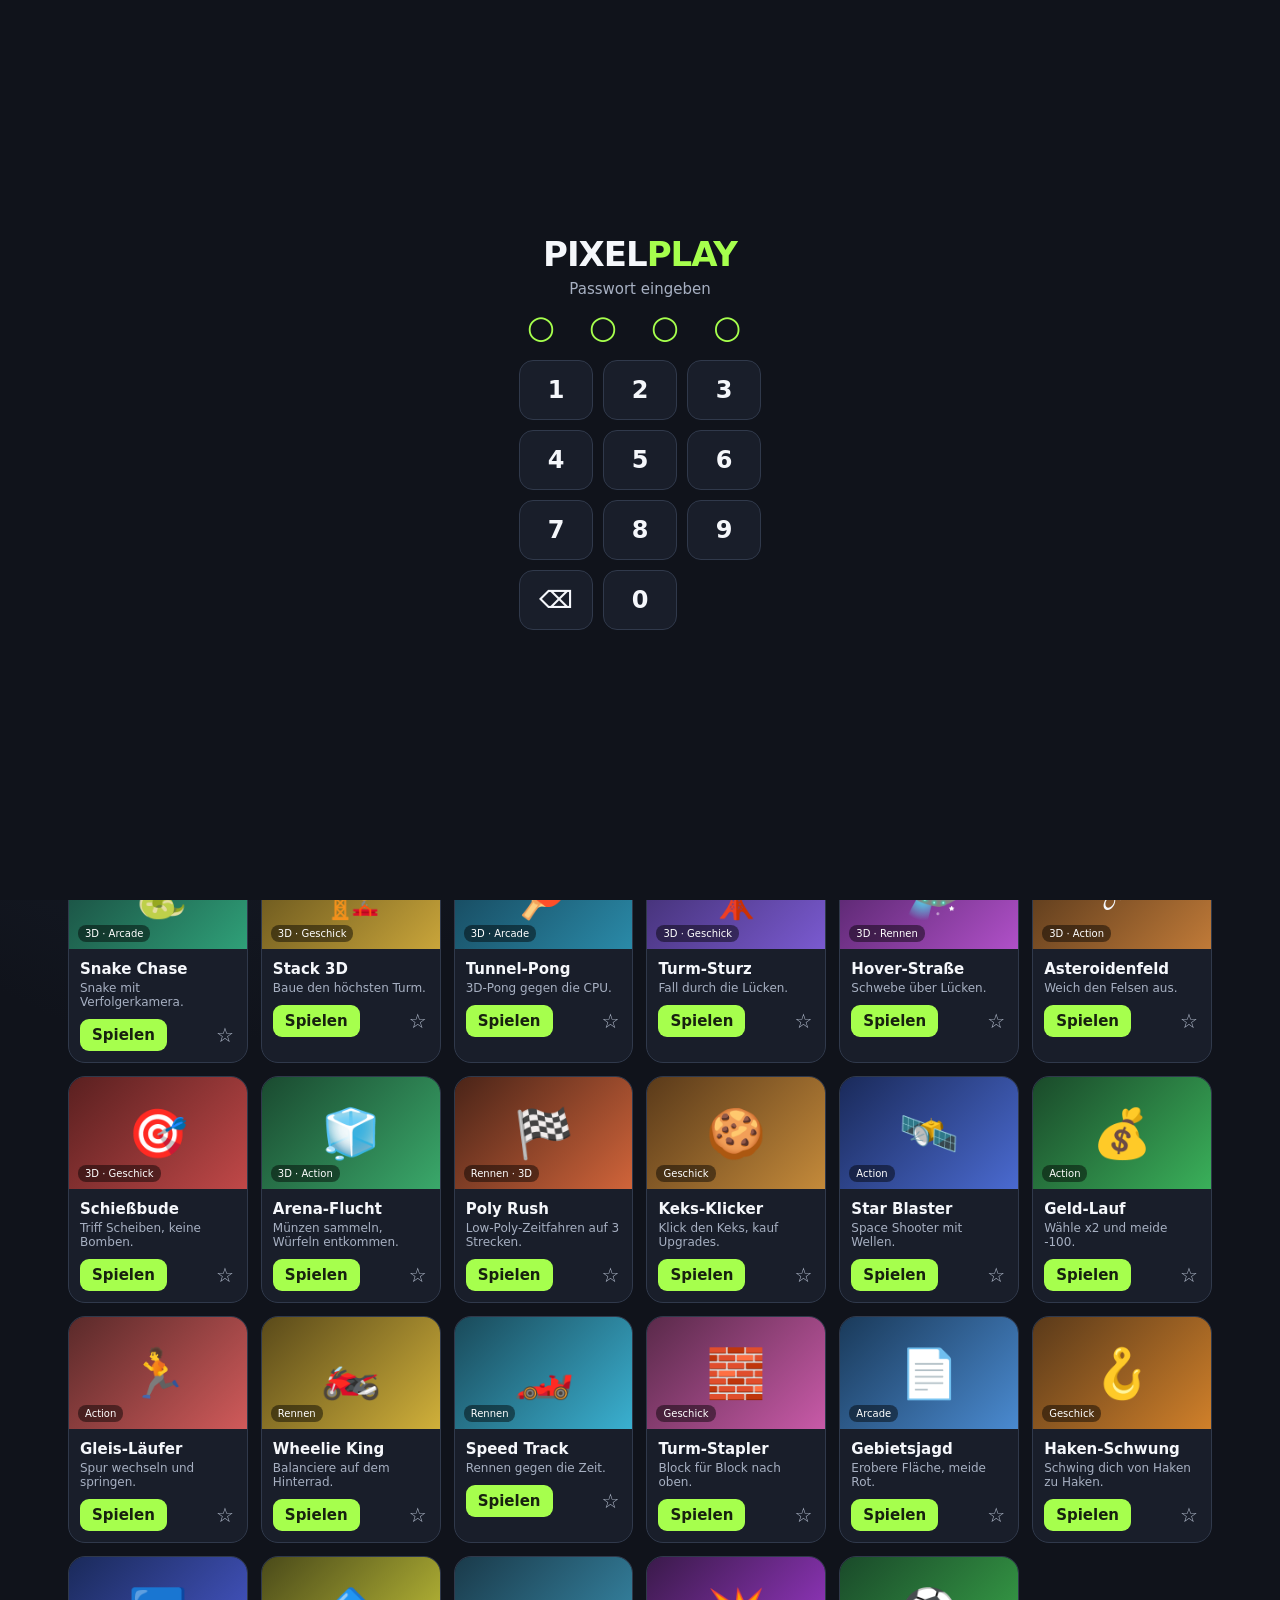
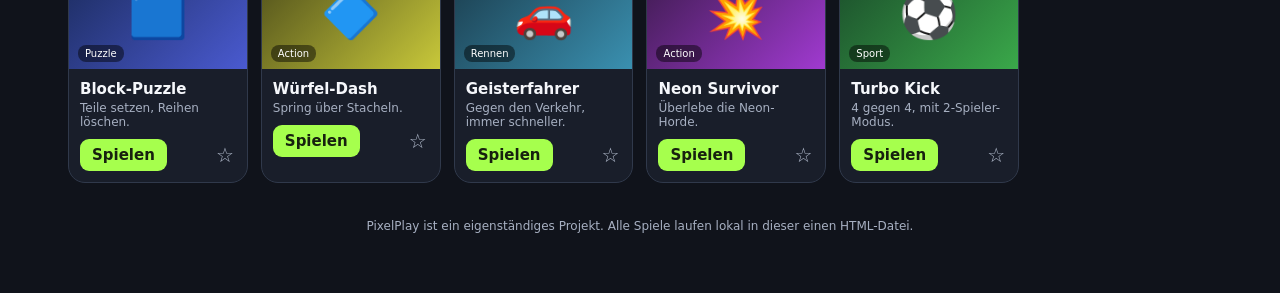
==== commit 530ce0d0: "Update index.html" ====
--- a/index.html
+++ b/index.html
@@ -1,850 +1,199 @@
-<!DOCTYPE html>
+<!doctype html>
 <html lang="de">
 <head>
 <meta charset="utf-8">
 <meta name="viewport" content="width=device-width,initial-scale=1,viewport-fit=cover">
-<title>3D-Arcade</title>
+<meta name="theme-color" content="#10131b">
+<title>PixelPlay – Spiele</title>
 <style>
-:root{box-sizing:border-box;color-scheme:dark;--bg:#080620;--tx:#f2f1ff;--mu:#9aa0d8;padding-top:env(safe-area-inset-top,0px);padding-bottom:env(safe-area-inset-bottom,0px)}
-@media (prefers-color-scheme:dark){:root:not([data-theme="light"]){--bg:#080620;--tx:#f2f1ff;--mu:#9aa0d8}}
-:root[data-theme="dark"]{--bg:#080620;--tx:#f2f1ff;--mu:#9aa0d8}
-html{scroll-padding-top:env(safe-area-inset-top,0px)}
-*{box-sizing:border-box}
-html,body{height:100%;margin:0;background:var(--bg);color:var(--tx);font-family:"Trebuchet MS",system-ui,sans-serif;overflow:hidden;user-select:none}
-canvas{display:none;width:100%;height:100%;touch-action:none}
-#hub{height:100%;overflow:auto;display:flex;flex-direction:column;align-items:center;padding:28px 16px}
-h1{font:italic 900 clamp(34px,7vw,66px)/1 Impact,"Arial Black",sans-serif;margin:14px 0 4px;color:#ffe14d;text-shadow:3px 3px 0 #ff3d8b,6px 6px 0 #3df5ff;text-align:center}
-.sub{color:var(--mu);margin:0 0 22px;text-align:center}
-#grid{display:grid;grid-template-columns:repeat(auto-fill,minmax(210px,1fr));gap:14px;width:100%;max-width:960px}
-.card{background:#181b45;border:2px solid var(--c,#fff);border-radius:14px;padding:16px;cursor:pointer;color:inherit;font:inherit;text-align:left}
-.card:hover{background:#20245a}
-.card i{font-style:normal;font-size:38px;display:block}
-.card b{display:block;font-size:19px;color:var(--c,#fff);margin:6px 0 4px}
-.card span{font-size:13px;color:#b6bbea;line-height:1.4}
-.card em{float:right;font-style:normal;color:#6e74b8;font-size:13px}
-.hint{color:#7c82c4;font-size:13px;margin-top:22px;text-align:center;max-width:640px;line-height:1.6}
-kbd{background:#252a66;border-radius:5px;padding:1px 7px;color:#ffe14d}
-#panic,#back{position:fixed;top:calc(10px + env(safe-area-inset-top,0px));z-index:50;border:0;border-radius:8px;font:inherit;font-weight:800;cursor:pointer;padding:9px 16px}
-#panic{right:10px;background:#e8283c;color:#fff}
-#back{left:10px;background:#252a66;color:#fff;display:none}
-#fake{position:fixed;top:0;left:0;right:0;bottom:0;background:#f1f3f4;color:#202124;z-index:99;display:none;font-family:Arial,sans-serif;overflow:auto}
-#fake .bar{background:#fff;border-bottom:1px solid #dadce0;padding:10px 20px;font-size:14px}
-#fake .bar b{color:#1a73e8;font-size:18px}
+:root{--bg:#10131b;--panel:#191e2a;--panel2:#222a39;--text:#f5f7fb;--muted:#a7b0c2;--accent:#a6ff4d;--line:#30394b}
+*{box-sizing:border-box}body{margin:0;background:radial-gradient(ellipse at 15% -10%,#25344a 0,transparent 42%),var(--bg);color:var(--text);font:15px system-ui,-apple-system,Segoe UI,Roboto,sans-serif}
+button,input{font:inherit}button{cursor:pointer;color:inherit}.top{position:sticky;top:0;z-index:5;background:#10131beF;backdrop-filter:blur(14px);border-bottom:1px solid var(--line);padding:12px max(16px,calc((100vw - 1180px)/2));display:flex;align-items:center;gap:14px}
+.logo{font-size:21px;font-weight:900;letter-spacing:-1px;white-space:nowrap}.logo span{color:var(--accent)}.search{flex:1;max-width:570px;margin:auto}.search input{width:100%;background:var(--panel);border:1px solid var(--line);border-radius:13px;padding:12px 15px;color:var(--text);outline:none}.search input:focus{border-color:var(--accent)}.pill{border:1px solid var(--line);background:var(--panel);padding:10px 13px;border-radius:12px}
+main{max-width:1180px;margin:auto;padding:26px 18px 60px}.hero{padding:26px;border:1px solid #43503b;border-radius:22px;background:linear-gradient(115deg,#283a2a,#1a2630 65%,#25253a);margin-bottom:25px}.hero h1{font-size:clamp(26px,5vw,42px);margin:0 0 7px;letter-spacing:-1.5px}.hero p{color:#c5d0c2;margin:0}.tabs{display:flex;gap:8px;overflow:auto;padding:3px 0 16px}.tab{white-space:nowrap;border:1px solid var(--line);background:var(--panel);padding:9px 14px;border-radius:999px;color:var(--muted)}.tab.active{background:var(--accent);border-color:var(--accent);color:#15200d;font-weight:800}
+.sectionhead{display:flex;align-items:center;justify-content:space-between;margin:16px 0 13px}.sectionhead h2{font-size:19px;margin:0}.muted{color:var(--muted);font-size:13px}.grid{display:grid;grid-template-columns:repeat(auto-fill,minmax(155px,1fr));gap:13px}.game{border:1px solid var(--line);background:var(--panel);border-radius:17px;overflow:hidden;min-width:0;transition:.16s}.game:active{transform:scale(.98)}.art{height:112px;display:grid;place-items:center;font-size:48px;background:linear-gradient(135deg,var(--c1),var(--c2));position:relative}.art small{position:absolute;bottom:7px;left:9px;font-size:10px;color:#fff;background:#0007;padding:3px 7px;border-radius:8px}.gbody{padding:11px}.gtitle{font-weight:750;white-space:nowrap;overflow:hidden;text-overflow:ellipsis}.gmeta{font-size:12px;color:var(--muted);margin-top:3px}.gfoot{display:flex;justify-content:space-between;align-items:center;margin-top:10px}.play{background:var(--accent);color:#17210f;border:0;border-radius:9px;padding:7px 12px;font-weight:800}.fav{background:none;border:0;font-size:20px;color:#aeb7c8;padding:2px}.fav.on{color:#ffd65a}.empty{padding:30px;text-align:center;color:var(--muted);border:1px dashed var(--line);border-radius:16px}
+.overlay{position:fixed;inset:0;background:#080a0fF2;z-index:10;display:none;flex-direction:column;padding:12px}.overlay.open{display:flex}.bar{display:flex;align-items:center;gap:10px;max-width:1050px;width:100%;margin:0 auto 12px}.bar strong{flex:1;font-size:18px}.stage{width:100%;max-width:1050px;flex:1;min-height:0;margin:auto;background:#151b26;border:1px solid var(--line);border-radius:18px;display:grid;place-items:center;overflow:auto;padding:12px}.close{background:var(--panel2);border:1px solid var(--line);border-radius:10px;padding:9px 13px}.gamebox{width:min(100%,700px);text-align:center}.gamebox h2{margin:4px}.gamebox p{color:var(--muted)}canvas{display:block;max-width:100%;height:auto;margin:12px auto;background:#090d14;border:1px solid #39445a;border-radius:10px;touch-action:none}.controls{display:flex;justify-content:center;gap:9px;flex-wrap:wrap;margin:10px}.controls button,.bigbtn{border:1px solid var(--line);background:var(--panel2);border-radius:10px;padding:10px 15px}.bigbtn{background:var(--accent);color:#14200c;font-weight:850;border:0}.board{display:grid;gap:7px;margin:14px auto;max-width:360px}.cell{aspect-ratio:1;background:#30394b;border:0;border-radius:9px;font-size:clamp(18px,5vw,30px);font-weight:850}.status{font-weight:800;color:var(--accent);min-height:25px}.footer{text-align:center;color:var(--muted);font-size:12px;margin-top:36px}
+@media(max-width:560px){.top{gap:8px;padding:10px}.logo{font-size:18px}.pill{padding:9px}.hero{padding:20px}.grid{grid-template-columns:repeat(2,minmax(0,1fr))}.art{height:105px}}
+.pill.red{background:#3a1519;border-color:#7a2a33;color:#ff8a96;font-weight:800;white-space:nowrap}
+.stage.frame{padding:0;display:block;overflow:hidden}.stage iframe{width:100%;height:100%;border:0;display:block;background:#000;border-radius:18px}
+#recentBox .grid{margin-bottom:8px}
+#fake{position:fixed;top:0;left:0;right:0;bottom:0;background:#f1f3f4;color:#202124;z-index:99998;display:none;font-family:Arial,sans-serif;overflow:auto}
+#fake .bar{background:#fff;border-bottom:1px solid #dadce0;padding:10px 20px;font-size:14px}#fake .bar b{color:#1a73e8;font-size:18px}
 #fake .page{background:#fff;max-width:760px;margin:20px auto;padding:56px 64px;box-shadow:0 1px 4px rgba(0,0,0,.3);min-height:900px;font-size:15px;line-height:1.7}
-#fake h3{font-size:26px;margin:0 0 18px}
-#fake p{margin:0 0 14px}
+#fake h3{font-size:26px;margin:0 0 18px}#fake p{margin:0 0 14px;color:#202124}
+#pplock{position:fixed;top:0;left:0;right:0;bottom:0;z-index:100000;background:#10131b;display:flex;align-items:center;justify-content:center;text-align:center;overflow:auto}
+.lkbox{padding:20px}.lkt{font-size:34px;font-weight:900;letter-spacing:-1px;margin-bottom:6px}.lkt span{color:var(--accent)}
+.lkp{color:var(--muted);margin-bottom:10px}#lkd{font-size:32px;letter-spacing:12px;margin:10px 0 14px;color:var(--accent)}
+#lkpad{display:grid;grid-template-columns:repeat(3,74px);gap:10px;justify-content:center}
+#lkpad button{height:60px;font-size:24px;font-weight:800;border-radius:14px;background:var(--panel);border:1px solid var(--line)}#lkpad button:active{background:var(--accent);color:#14200c}
+#lke{height:24px;margin-top:12px;color:#ff657a;font-weight:700}.lks{animation:lks .35s}
+@keyframes lks{20%{transform:translateX(-10px)}40%{transform:translateX(10px)}60%{transform:translateX(-6px)}80%{transform:translateX(6px)}}
 </style>
 </head>
 <body>
-  <div id="lock">
-  <div class="lbox">
-    <div class="lt">🔒 3D-ARCADE</div>
-    <p>Bitte Passwort eingeben</p>
-    <input id="pw" type="password" inputmode="numeric" maxlength="4" autocomplete="off" placeholder="••••">
-    <button id="pwb">Öffnen</button>
-    <div id="pwe"></div>
-  </div>
+<div id="pplock"><div class="lkbox"><div class="lkt">PIXEL<span>PLAY</span></div><div class="lkp">Passwort eingeben</div><div id="lkd"></div><div id="lkpad"></div><div id="lke"></div></div></div>
+<header class="top"><div class="logo">PIXEL<span>PLAY</span></div><div class="search"><input id="search" type="search" placeholder="Spiele suchen …" aria-label="Spiele suchen"></div><button class="pill" id="favOnly">☆ Favoriten</button><button class="pill red" id="panicBtn" title="Panic (Taste 0)">PANIC</button></header>
+<main>
+<section class="hero"><h1>Dein nächstes Spiel wartet.</h1><p id="heroP"></p></section>
+<nav class="tabs" id="tabs"></nav>
+<div id="recentBox"></div>
+<div class="sectionhead"><h2 id="heading">Alle Spiele</h2><span class="muted" id="count"></span></div>
+<div class="grid" id="games"></div>
+<div class="footer">PixelPlay ist ein eigenständiges Projekt. Alle Spiele laufen lokal in dieser einen HTML-Datei.</div>
+</main>
+<div id="fake"><div class="bar"><b>Dokumente</b> &nbsp; Referat_Industrielle_Revolution.docx &nbsp; Datei Bearbeiten Ansicht Einfügen</div><div class="page"><h3>Die Industrielle Revolution</h3><p>1. Einleitung<br>Die Industrielle Revolution begann im 18. Jahrhundert in Großbritannien und veränderte die Arbeits- und Lebenswelt grundlegend. Dampfmaschine, Eisenbahn und mechanische Webstühle ersetzten schrittweise die Handarbeit.</p><p>2. Ursachen<br>Zu den wichtigsten Ursachen zählen das Bevölkerungswachstum, neue Erfindungen, verfügbare Rohstoffe wie Kohle und Eisen sowie ein wachsender Welthandel.</p><p>3. Folgen<br>Städte wuchsen rasant, es entstand eine Arbeiterklasse, und soziale Fragen rückten in den Mittelpunkt der politischen Debatte.</p></div></div>
+<div class="overlay" id="overlay" role="dialog" aria-modal="true" aria-label="Spiel">
+<div class="bar"><strong id="gameName">Spiel</strong><button class="close" id="restart">↻ Neu starten</button><button class="close" id="close">✕ Schliessen</button></div>
+<div class="stage" id="stage"></div>
 </div>
-<style>
-#lock{position:fixed;top:0;left:0;right:0;bottom:0;z-index:100000;background:#080620;display:flex;align-items:center;justify-content:center;font-family:"Trebuchet MS",system-ui,sans-serif;color:#f2f1ff;text-align:center}
-.lbox{padding:24px}
-.lt{font:italic 900 clamp(30px,7vw,56px)/1 Impact,"Arial Black",sans-serif;color:#ffe14d;text-shadow:3px 3px 0 #ff3d8b,6px 6px 0 #3df5ff;margin-bottom:18px}
-#pw{display:block;margin:12px auto;width:200px;padding:12px;font-size:28px;text-align:center;letter-spacing:10px;border-radius:10px;border:2px solid #3df5ff;background:#181b45;color:#fff;outline:none}
-#pwb{padding:11px 28px;font:inherit;font-weight:800;font-size:17px;border:0;border-radius:10px;background:#ffe14d;color:#080620;cursor:pointer}
-#pwe{height:22px;margin-top:12px;color:#ff5a7a;font-weight:700}
-.shake{animation:sh .35s}
-@keyframes sh{20%{transform:translateX(-10px)}40%{transform:translateX(10px)}60%{transform:translateX(-6px)}80%{transform:translateX(6px)}}
-</style>
+<script>var SRC={a3d:"[base64]/[base64]/MTowKSwoSy5LZXlXfHxLLkFycm93VXA/[base64]/MTowKSxmdz0oSy5LZXlXfHxLLkFycm93VXA/[base64]/[base64]/LTE6MSxzeT1yeTwwPy0xOjE7CiAgICAgICAgdmFyIHNkeD0ocng8MD9weC1teDpteCsxLXB4KSpkeCxzZHk9KHJ5PDA/[base64]/WzYwLDI1NSwxNDBdOnNpZGU/[base64]/[base64]/LjQ6LjQ1LGk/LjM6LjM1LGk/[base64]/[base64]/[base64]/[base64]/[base64]/[base64]/KHM/QTotQSk6KFIoKS0uNSkqMipBO2Uuej1zPDI/[base64]/[base64]/[base64]/Cfp60nLCdMYWJ5cmludGgtRmx1Y2h0JywnRWdvLVBlcnNwZWt0aXZlOiBGaW5kZSBkZW4gQXVzZ2FuZyB2b3IgQWJsYXVmIGRlciBaZWl0JywnIzdkOGJmZiddLAogIFsnZmlnaHRlcicsJ/CfmoAnLCdTdGFyIEZpZ2h0ZXInLCczRC1XZWx0cmF1bWthbXBmIGdlZ2VuIGFuZmxpZWdlbmRlIEdlZ25lcicsJyNmZjVhN2EnXSwKICBbJ3ppZycsJ/[base64]/Cfj5MnLCdUdW5uZWwtUG9uZycsJzNELVBvbmcgaW0gVHVubmVsIGdlZ2VuIGRpZSBDUFUnLCcjM2RmNWZmJ10sCiAgWydoZWxpeCcsJ/[base64]/[base64]",pa:"[base64]/[base64]/[base64]/[base64]/[base64]/[base64]/[base64]/[base64]/MTowKS0oSy5LZXlXfHxLLkFycm93VXA/[base64]/[base64]/[base64]/[base64]/[base64]/[base64]/[base64]/[base64]/MTowKSsoTS5kP2NsKChNLngtVy8yKS8oVy80KSwtMSwxKTowKSwtMSwxKSxteD1NYXRoLmFicyh4KT4xLjA1PzE3MDo0ODA7CiAgICAgIHY9TWF0aC5taW4obXgsTWF0aC5tYXgoMCx2Kyh1cD8yNjA6ZG4/[base64]/[base64]/[base64]/[base64]/[base64]/[base64]",poly:"[base64]/[base64]/[base64]/MTowLGhiPUsuU3BhY2U/MTowOwogIHZhciBzdD0oSy5LZXlEfHxLLkFycm93UmlnaHQ/[base64]/[base64]/[base64]/[base64]/[base64]/[base64]/[base64]/[base64]",ns:"[base64]/[base64]/MTowKTsKICBsZXQgZHk9KGtleXMuc3x8a2V5cy5hcnJvd2Rvd24/MTowKS0oa2V5cy53fHxrZXlzLmFycm93dXA/[base64]",tk:"[base64]/[base64]/[base64]/KHc9PTA/[base64]/[base64]/[base64]/[base64]/[base64]/[base64]"};</script>
 <script>
+const catalog=[
+{id:'snake',name:'Snake',cat:'Arcade',emoji:'🐍',desc:'Sammle Punkte und wachse.',colors:['#174d39','#1d8a55']},
+{id:'pong',name:'Pong',cat:'Arcade',emoji:'🏓',desc:'Halte den Ball im Spiel.',colors:['#183a55','#246b91']},
+{id:'breakout',name:'Brick Breaker',cat:'Arcade',emoji:'🧱',desc:'Zerstöre alle Blöcke.',colors:['#56305f','#a34d77']},
+{id:'memory',name:'Memory',cat:'Puzzle',emoji:'🧠',desc:'Finde alle Kartenpaare.',colors:['#514020','#a17b36']},
+{id:'2048',name:'2048',cat:'Puzzle',emoji:'🔢',desc:'Verbinde gleiche Zahlen.',colors:['#59432b','#a77b42']},
+{id:'tictactoe',name:'Tic Tac Toe',cat:'Puzzle',emoji:'⭕',desc:'Drei in eine Reihe.',colors:['#253d64','#436db0']},
+{id:'reaction',name:'Reaktionstest',cat:'Geschick',emoji:'⚡',desc:'Reagiere so schnell du kannst.',colors:['#4b294e','#8e4b8e']},
+{id:'clicker',name:'Stern-Klicker',cat:'Geschick',emoji:'⭐',desc:'Sammle Sterne in 20 Sekunden.',colors:['#51431d','#a98b32']},
+{id:'d-tunnel',name:'Neon-Tunnel',cat:'3D',tags:['3D', 'Action'],emoji:'🌀',desc:'Rase durch Neon-Lücken.',colors:['#12335a','#2a8fd0'],src:'a3d',start:'tunnel'},
+{id:'d-maze',name:'Labyrinth-Flucht',cat:'3D',tags:['3D', 'Puzzle'],emoji:'🧭',desc:'Finde den Ausgang in 3D.',colors:['#2a2f66','#5560c8'],src:'a3d',start:'maze'},
+{id:'d-fighter',name:'Star Fighter',cat:'3D',tags:['3D', 'Action'],emoji:'🚀',desc:'Weltraumkampf in 3D.',colors:['#4a1a2c','#b03a5a'],src:'a3d',start:'fighter'},
+{id:'d-zig',name:'Zigzag-Himmel',cat:'3D',tags:['3D', 'Geschick'],emoji:'💎',desc:'Wechsle die Richtung.',colors:['#5a2a52','#c46aa8'],src:'a3d',start:'zig'},
+{id:'d-snake',name:'Snake Chase',cat:'3D',tags:['3D', 'Arcade'],emoji:'🐍',desc:'Snake mit Verfolgerkamera.',colors:['#17423a','#2fa078'],src:'a3d',start:'snake'},
+{id:'d-stack',name:'Stack 3D',cat:'3D',tags:['3D', 'Geschick'],emoji:'🏗️',desc:'Baue den höchsten Turm.',colors:['#5a4a1a','#c9a53a'],src:'a3d',start:'stack'},
+{id:'d-pong',name:'Tunnel-Pong',cat:'3D',tags:['3D', 'Arcade'],emoji:'🏓',desc:'3D-Pong gegen die CPU.',colors:['#143e52','#2a8aa8'],src:'a3d',start:'pong3'},
+{id:'d-helix',name:'Turm-Sturz',cat:'3D',tags:['3D', 'Geschick'],emoji:'🗼',desc:'Fall durch die Lücken.',colors:['#3a2a66','#7a5ad0'],src:'a3d',start:'helix'},
+{id:'d-hover',name:'Hover-Straße',cat:'3D',tags:['3D', 'Rennen'],emoji:'🛸',desc:'Schwebe über Lücken.',colors:['#4a2060','#b050c8'],src:'a3d',start:'hover'},
+{id:'d-aster',name:'Asteroidenfeld',cat:'3D',tags:['3D', 'Action'],emoji:'☄️',desc:'Weich den Felsen aus.',colors:['#4a3018','#c07a38'],src:'a3d',start:'aster'},
+{id:'d-gallery',name:'Schießbude',cat:'3D',tags:['3D', 'Geschick'],emoji:'🎯',desc:'Triff Scheiben, keine Bomben.',colors:['#5a2020','#c04848'],src:'a3d',start:'gallery'},
+{id:'d-arena',name:'Arena-Flucht',cat:'3D',tags:['3D', 'Action'],emoji:'🧊',desc:'Münzen sammeln, Würfeln entkommen.',colors:['#1a4a30','#3aa86a'],src:'a3d',start:'arena'},
+{id:'poly',name:'Poly Rush',cat:'Rennen',tags:['Rennen', '3D'],emoji:'🏁',desc:'Low-Poly-Zeitfahren auf 3 Strecken.',colors:['#4a2418','#d0643a'],src:'poly'},
+{id:'p-cookie',name:'Keks-Klicker',cat:'Geschick',tags:['Geschick'],emoji:'🍪',desc:'Klick den Keks, kauf Upgrades.',colors:['#5a3a1a','#c48a3a'],src:'pa',start:'cookie'},
+{id:'p-space',name:'Star Blaster',cat:'Action',tags:['Action'],emoji:'🛰️',desc:'Space Shooter mit Wellen.',colors:['#1a2a5a','#4a6ad0'],src:'pa',start:'space'},
+{id:'p-gates',name:'Geld-Lauf',cat:'Action',tags:['Action'],emoji:'💰',desc:'Wähle x2 und meide -100.',colors:['#1a4a2a','#3ab05a'],src:'pa',start:'gates'},
+{id:'p-sub',name:'Gleis-Läufer',cat:'Action',tags:['Action'],emoji:'🏃',desc:'Spur wechseln und springen.',colors:['#5a2a2a','#d05a5a'],src:'pa',start:'sub'},
+{id:'p-wheelie',name:'Wheelie King',cat:'Rennen',tags:['Rennen'],emoji:'🏍️',desc:'Balanciere auf dem Hinterrad.',colors:['#5a4a1a','#d0b03a'],src:'pa',start:'wheelie'},
+{id:'p-race',name:'Speed Track',cat:'Rennen',tags:['Rennen'],emoji:'🏎️',desc:'Rennen gegen die Zeit.',colors:['#1a4a5a','#3ab0d0'],src:'pa',start:'race'},
+{id:'p-stack',name:'Turm-Stapler',cat:'Geschick',tags:['Geschick'],emoji:'🧱',desc:'Block für Block nach oben.',colors:['#5a2a4a','#c85aa8'],src:'pa',start:'stack'},
+{id:'p-paper',name:'Gebietsjagd',cat:'Arcade',tags:['Arcade'],emoji:'📄',desc:'Erobere Fläche, meide Rot.',colors:['#1a3a5a','#4a8ad0'],src:'pa',start:'paper'},
+{id:'p-hook',name:'Haken-Schwung',cat:'Geschick',tags:['Geschick'],emoji:'🪝',desc:'Schwing dich von Haken zu Haken.',colors:['#5a3a1a','#d0802a'],src:'pa',start:'hook'},
+{id:'p-blast',name:'Block-Puzzle',cat:'Puzzle',tags:['Puzzle'],emoji:'🟦',desc:'Teile setzen, Reihen löschen.',colors:['#1a2a5a','#4a5ad0'],src:'pa',start:'blast'},
+{id:'p-dash',name:'Würfel-Dash',cat:'Action',tags:['Action'],emoji:'🔷',desc:'Spring über Stacheln.',colors:['#4a4a1a','#c8c83a'],src:'pa',start:'dash'},
+{id:'p-hwy',name:'Geisterfahrer',cat:'Rennen',tags:['Rennen'],emoji:'🚗',desc:'Gegen den Verkehr, immer schneller.',colors:['#1a3a4a','#3a90b0'],src:'pa',start:'hwy'},
+{id:'ns',name:'Neon Survivor',cat:'Action',tags:['Action'],emoji:'💥',desc:'Überlebe die Neon-Horde.',colors:['#3a1a4a','#a03ad0'],src:'ns'},
+{id:'tk',name:'Turbo Kick',cat:'Sport',tags:['Sport'],emoji:'⚽',desc:'4 gegen 4, mit 2-Spieler-Modus.',colors:['#1a4a2a','#3aa84a'],src:'tk'}
+];
+const $=s=>document.querySelector(s), store=(k,v)=>localStorage.setItem(k,JSON.stringify(v)), load=k=>{try{return JSON.parse(localStorage.getItem(k)||'[]')}catch{return[]}};
+let category='Alle',favorites=load('pp-favs'),recent=load('pp-recent'),favMode=false,current=null;
+const cats=['Alle','3D','Rennen','Action','Arcade','Puzzle','Geschick','Sport','Favoriten'];
+function renderTabs(){ $('#tabs').innerHTML=cats.map(c=>`<button class="tab ${category===c?'active':''}" data-cat="${c}">${c}</button>`).join('');}
+function tagsOf(g){return g.tags||[g.cat]}
+function card(g){return `<article class="game"><div class="art" style="--c1:${g.colors[0]};--c2:${g.colors[1]}">${g.emoji}<small>${tagsOf(g).join(' · ')}</small></div><div class="gbody"><div class="gtitle">${g.name}</div><div class="gmeta">${g.desc}</div><div class="gfoot"><button class="play" data-play="${g.id}">Spielen</button><button class="fav ${favorites.includes(g.id)?'on':''}" data-fav="${g.id}" aria-label="Favorit">${favorites.includes(g.id)?'★':'☆'}</button></div></div></article>`}
+function render(){
+ const q=$('#search').value.trim().toLowerCase();
+ let items=catalog.filter(g=>(category==='Alle'||tagsOf(g).includes(category)||(category==='Favoriten'&&favorites.includes(g.id)))&&(!favMode||favorites.includes(g.id))&&(g.name+' '+g.desc+' '+tagsOf(g).join(' ')).toLowerCase().includes(q));
+ $('#heading').textContent=favMode||category==='Favoriten'?'Deine Favoriten':category==='Alle'?'Alle Spiele':category;
+ $('#count').textContent=items.length+' Spiele';
+ $('#games').innerHTML=items.length?items.map(card).join(''):'<div class="empty">Keine passenden Spiele gefunden.</div>';
+ let rc=recent.map(id=>catalog.find(g=>g.id===id)).filter(Boolean).slice(0,6);
+ $('#recentBox').innerHTML=(category==='Alle'&&!q&&!favMode&&rc.length)?'<div class="sectionhead"><h2>Zuletzt gespielt</h2></div><div class="grid">'+rc.map(card).join('')+'</div>':'';
+}
+$('#tabs').addEventListener('click',e=>{let b=e.target.closest('[data-cat]');if(!b)return;category=b.dataset.cat;favMode=false;$('#favOnly').textContent='☆ Favoriten';renderTabs();render()});
+$('#search').addEventListener('input',render);
+$('#favOnly').onclick=()=>{favMode=!favMode;category='Alle';$('#favOnly').textContent=favMode?'★ Alle Spiele':'☆ Favoriten';renderTabs();render()};
+document.querySelector('main').addEventListener('click',e=>{let f=e.target.closest('[data-fav]');if(f){let id=f.dataset.fav;favorites=favorites.includes(id)?favorites.filter(x=>x!==id):[...favorites,id];store('pp-favs',favorites);render();return}let p=e.target.closest('[data-play]');if(p)launch(p.dataset.play)});
+function launch(id){current=id;let g=catalog.find(x=>x.id===id);$('#gameName').textContent=g.name;$('#overlay').classList.add('open');recent=[id,...recent.filter(x=>x!==id)].slice(0,8);store('pp-recent',recent);startGame(id)}
+$('#close').onclick=closeGame;
+$('#restart').onclick=()=>current&&startGame(current);
+function startGame(id){let s=$('#stage');cleanup();let gm=catalog.find(x=>x.id===id);if(gm.src){mountFrame(gm,s);return}s.className='stage';s.innerHTML='<div class="gamebox" id="box"></div>';let b=$('#box');if(id==='snake')snake(b);if(id==='pong')pong(b);if(id==='breakout')breakout(b);if(id==='memory')memory(b);if(id==='2048')game2048(b);if(id==='tictactoe')ttt(b);if(id==='reaction')reaction(b);if(id==='clicker')clicker(b)}
+function snake(b){
+ b.innerHTML='<h2>Snake</h2><p>Pfeiltasten oder die Knöpfe benutzen.</p><div class="status" id="score">Punkte: 0</div><canvas id="cv" width="400" height="400"></canvas><div class="controls"><button data-dir="up">↑</button><button data-dir="left">←</button><button data-dir="down">↓</button><button data-dir="right">→</button></div>';
+ let c=$('#cv'),x=c.getContext('2d'),snake=[{x:8,y:8}],d={x:1,y:0},next=d,food={x:13,y:8},score=0,dead=false;
+ function turn(v){if(v.x!==-d.x||v.y!==-d.y)next=v}b.querySelectorAll('[data-dir]').forEach(z=>z.onclick=()=>{let m={up:{x:0,y:-1},down:{x:0,y:1},left:{x:-1,y:0},right:{x:1,y:0}};turn(m[z.dataset.dir])});
+ const key=e=>{let m={ArrowUp:{x:0,y:-1},ArrowDown:{x:0,y:1},ArrowLeft:{x:-1,y:0},ArrowRight:{x:1,y:0}};if(m[e.key]){e.preventDefault();turn(m[e.key])}};on('keydown',key);
+ let timer=iv(()=>{if(dead)return;d=next;let h={x:(snake[0].x+d.x+20)%20,y:(snake[0].y+d.y+20)%20};if(snake.some(p=>p.x===h.x&&p.y===h.y)){dead=true;$('#score').textContent='Spiel vorbei · Punkte: '+score;clearInterval(timer);window.removeEventListener('keydown',key);return}snake.unshift(h);if(h.x===food.x&&h.y===food.y){score++;$('#score').textContent='Punkte: '+score;food={x:Math.floor(Math.random()*20),y:Math.floor(Math.random()*20)}}else snake.pop();x.fillStyle='#090d14';x.fillRect(0,0,400,400);x.fillStyle='#a6ff4d';snake.forEach(p=>x.fillRect(p.x*20+1,p.y*20+1,18,18));x.fillStyle='#ff657a';x.fillRect(food.x*20+3,food.y*20+3,14,14)},115);
+}
+function pong(b){b.innerHTML='<h2>Pong</h2><p>Bewege den unteren Schläger mit Maus, Finger oder ← →. Gegen den Computer.</p><div class="status" id="score">0 : 0</div><canvas id="cv" width="600" height="360"></canvas>';let c=$('#cv'),x=c.getContext('2d'),py=155,cy=155,ball={x:300,y:180,vx:4,vy:3},score=[0,0],run=true;function move(e){let r=c.getBoundingClientRect(),v=(e.clientY-r.top)*360/r.height;py=Math.max(0,Math.min(290,v-35))}c.addEventListener('pointermove',move);let key=e=>{if(e.key==='ArrowLeft')py=Math.max(0,py-22);if(e.key==='ArrowRight')py=Math.min(290,py+22)};on('keydown',key);let t=iv(()=>{ball.x+=ball.vx;ball.y+=ball.vy;if(ball.y<8||ball.y>352)ball.vy*=-1;cy+=((ball.y-35)-cy)*.055;if(ball.x<28&&ball.y>py&&ball.y<py+70){ball.vx=Math.abs(ball.vx)*1.04}if(ball.x>572&&ball.y>cy&&ball.y<cy+70)ball.vx=-Math.abs(ball.vx)*1.04;if(ball.x<0||ball.x>600){score[ball.x<0?1:0]++;$('#score').textContent=score.join(' : ');ball={x:300,y:180,vx:ball.x<0?4:-4,vy:3}}x.clearRect(0,0,600,360);x.setLineDash([8,8]);x.strokeStyle='#64718a';x.beginPath();x.moveTo(300,0);x.lineTo(300,360);x.stroke();x.setLineDash([]);x.fillStyle='#a6ff4d';x.fillRect(12,py,12,70);x.fillStyle='#8bc8ff';x.fillRect(576,cy,12,70);x.beginPath();x.arc(ball.x,ball.y,8,0,7);x.fillStyle='white';x.fill()},16)}
+function breakout(b){b.innerHTML='<h2>Brick Breaker</h2><p>Bewege den Schläger mit dem Finger oder der Maus.</p><div class="status" id="score">Punkte: 0</div><canvas id="cv" width="600" height="420"></canvas>';let c=$('#cv'),x=c.getContext('2d'),px=250,ball={x:300,y:350,vx:3,vy:-4},br=[] ,score=0;for(let r=0;r<5;r++)for(let q=0;q<9;q++)br.push({x:18+q*64,y:25+r*27,on:true});function move(e){let r=c.getBoundingClientRect();px=Math.max(0,Math.min(510,(e.clientX-r.left)*600/r.width-45))}c.addEventListener('pointermove',move);let t=iv(()=>{ball.x+=ball.vx;ball.y+=ball.vy;if(ball.x<8||ball.x>592)ball.vx*=-1;if(ball.y<8)ball.vy*=-1;if(ball.y>380&&ball.x>px&&ball.x<px+90)ball.vy=-Math.abs(ball.vy);br.forEach(z=>{if(z.on&&ball.x>z.x&&ball.x<z.x+56&&ball.y>z.y&&ball.y<z.y+18){z.on=false;ball.vy*=-1;score++;$('#score').textContent='Punkte: '+score}});if(ball.y>420||br.every(z=>!z.on)){clearInterval(t);$('#score').textContent=br.every(z=>!z.on)?'Gewonnen! Punkte: '+score:'Versuch vorbei · Punkte: '+score}x.clearRect(0,0,600,420);br.forEach((z,i)=>{if(z.on){x.fillStyle=['#ff6b6b','#ffb86b','#f5e66b','#83d68b','#77bfff'][Math.floor(i/9)];x.fillRect(z.x,z.y,56,18)}});x.fillStyle='#a6ff4d';x.fillRect(px,390,90,10);x.beginPath();x.arc(ball.x,ball.y,8,0,7);x.fillStyle='white';x.fill()},16)}
+function memory(b){let vals=['🐸','🚀','🍉','🦊','🎮','🌈','🐼','⚽'],a=[...vals,...vals].sort(()=>Math.random()-.5),open=[],done=0,moves=0;b.innerHTML='<h2>Memory</h2><p>Finde alle Paare.</p><div class="status" id="score">Züge: 0 · Paare: 0/8</div><div class="board" id="board" style="grid-template-columns:repeat(4,1fr)"></div>';let board=$('#board');a.forEach((v,i)=>{let z=document.createElement('button');z.className='cell';z.textContent='?';z.onclick=()=>{if(z.dataset.lock||open.includes(i)||open.length===2)return;z.textContent=v;open.push(i);if(open.length===2){moves++;let [p,q]=open;if(a[p]===a[q]){[p,q].forEach(k=>board.children[k].dataset.lock='1');done++;open=[]}else to(()=>{[p,q].forEach(k=>board.children[k].textContent='?');open=[]},650);$('#score').textContent=`Züge: ${moves} · Paare: ${done}/8`}};board.append(z)})}
+function game2048(b){let a=Array(16).fill(0),score=0;b.innerHTML='<h2>2048</h2><p>Mit Pfeiltasten oder Wischbewegung spielen.</p><div class="status" id="score">Punkte: 0</div><div class="board" id="board" style="grid-template-columns:repeat(4,1fr)"></div><div class="controls"><button id="up">↑</button><button id="left">←</button><button id="down">↓</button><button id="right">→</button></div>';let board=$('#board');function add(){let e=a.map((v,i)=>v?null:i).filter(v=>v!==null);if(e.length)a[e[Math.floor(Math.random()*e.length)]]=Math.random()<.9?2:4}function draw(){board.innerHTML=a.map(v=>`<div class="cell" style="display:grid;place-items:center;background:${v?'#'+({2:'eee4da',4:'ede0c8',8:'f2b179',16:'f59563',32:'f67c5f',64:'f65e3b',128:'edcf72',256:'edcc61',512:'edc850',1024:'edc53f',2048:'edc22e'}[v]||'8c7a64'):' #30394b'};color:${v>4?'white':'#3a3027'}">${v||''}</div>`).join('');$('#score').textContent='Punkte: '+score}function move(dir){let old=a.join(',');for(let n=0;n<4;n++){let ids=Array.from({length:4},(_,i)=>dir==='left'?n*4+i:dir==='right'?n*4+3-i:dir==='up'?i*4+n:(3-i)*4+n),v=ids.map(i=>a[i]).filter(Boolean),out=[];for(let i=0;i<v.length;i++){if(v[i]===v[i+1]){out.push(v[i]*2);score+=v[i]*2;i++}else out.push(v[i])}while(out.length<4)out.push(0);ids.forEach((id,i)=>a[id]=out[i])}if(old!==a.join(','))add();draw()}['up','down','left','right'].forEach(d=>$('#'+d).onclick=()=>move(d));on('keydown',e=>{let d={ArrowUp:'up',ArrowDown:'down',ArrowLeft:'left',ArrowRight:'right'}[e.key];if(d&&current==='2048'){e.preventDefault();move(d)}});let sx=0,sy=0;board.addEventListener('touchstart',e=>{sx=e.touches[0].clientX;sy=e.touches[0].clientY},{passive:true});board.addEventListener('touchend',e=>{let dx=e.changedTouches[0].clientX-sx,dy=e.changedTouches[0].clientY-sy;if(Math.max(Math.abs(dx),Math.abs(dy))>25)move(Math.abs(dx)>Math.abs(dy)?(dx>0?'right':'left'):(dy>0?'down':'up'))},{passive:true});add();add();draw()}
+function ttt(b){let a=Array(9).fill(''),turn='X',ended=false;b.innerHTML='<h2>Tic Tac Toe</h2><p>Du spielst X, der Computer O.</p><div class="status" id="score">Du bist dran.</div><div class="board" id="board" style="grid-template-columns:repeat(3,1fr);max-width:300px"></div>';let board=$('#board');function win(p){return [[0,1,2],[3,4,5],[6,7,8],[0,3,6],[1,4,7],[2,5,8],[0,4,8],[2,4,6]].some(line=>line.every(i=>a[i]===p))}function draw(){board.innerHTML=a.map((v,i)=>`<button class="cell" data-i="${i}">${v}</button>`).join('');board.querySelectorAll('button').forEach(z=>z.onclick=()=>play(+z.dataset.i));}function play(i){if(ended||a[i])return;a[i]='X';if(win('X')){ended=true;$('#score').textContent='Du hast gewonnen!'}else if(a.every(Boolean)){ended=true;$('#score').textContent='Unentschieden.'}else{let opts=a.map((v,i)=>v?null:i).filter(v=>v!==null);let best=opts.find(i=>{a[i]='O';let w=win('O');a[i]='';return w});if(best===undefined)best=opts.find(i=>{a[i]='X';let w=win('X');a[i]='';return w});if(best===undefined)best=opts[Math.floor(Math.random()*opts.length)];a[best]='O';if(win('O')){ended=true;$('#score').textContent='Der Computer gewinnt.'}else if(a.every(Boolean)){ended=true;$('#score').textContent='Unentschieden.'}}draw()}draw()}
+function reaction(b){b.innerHTML='<h2>Reaktionstest</h2><p>Drücke Start. Sobald das Feld grün wird, tippe so schnell du kannst.</p><div id="zone" style="padding:65px 15px;border-radius:16px;background:#344052;font-size:22px;font-weight:800">Bereit?</div><div class="status" id="score"></div><div class="controls"><button id="start" class="bigbtn">Start</button></div>';let zone=$('#zone'),timer=null,started=0,ready=false;$('#start').onclick=()=>{clearTimeout(timer);ready=false;zone.style.background='#344052';zone.textContent='Warte auf Grün …';$('#score').textContent='';timer=to(()=>{ready=true;started=performance.now();zone.style.background='#2a9d59';zone.textContent='JETZT TIPPEN!'},1000+Math.random()*3000)};zone.onclick=()=>{if(ready){$('#score').textContent='Deine Zeit: '+Math.round(performance.now()-started)+' ms';zone.textContent='Geschafft!';zone.style.background='#344052';ready=false;clearTimeout(timer)}else if(timer){clearTimeout(timer);timer=null;zone.textContent='Zu früh!';$('#score').textContent='Warte bis das Feld grün wird.'}}}
+function clicker(b){b.innerHTML='<h2>Stern-Klicker</h2><p>Tippe so oft wie möglich auf den Stern – du hast 20 Sekunden.</p><div class="status" id="score">Punkte: 0 · Zeit: 20</div><div style="padding:30px"><button id="star" style="font-size:90px;background:none;border:0">⭐</button></div><button class="bigbtn" id="go">Los geht’s</button>';let score=0,left=20,run=false,t;$('#star').disabled=true;$('#go').onclick=()=>{if(run)return;score=0;left=20;run=true;$('#star').disabled=false;$('#go').disabled=true;$('#score').textContent='Punkte: 0 · Zeit: 20';t=iv(()=>{left--;$('#score').textContent=`Punkte: ${score} · Zeit: ${left}`;if(left<=0){clearInterval(t);run=false;$('#star').disabled=true;$('#go').disabled=false;$('#go').textContent='Nochmal spielen'}},1000)};$('#star').onclick=()=>{if(run){score++;$('#score').textContent=`Punkte: ${score} · Zeit: ${left}`}}}
+var TMR=[],LST=[],frameEl=null;
+function iv(f,m){var t=setInterval(f,m);TMR.push(t);return t}
+function to(f,m){var t=setTimeout(f,m);TMR.push(t);return t}
+function on(t,f){window.addEventListener(t,f);LST.push([t,f]);return f}
+function cleanup(){TMR.forEach(function(t){clearInterval(t);clearTimeout(t)});TMR=[];LST.forEach(function(a){window.removeEventListener(a[0],a[1])});LST=[];frameEl=null}
+function closeGame(){cleanup();$('#overlay').classList.remove('open');$('#stage').className='stage';$('#stage').innerHTML='';current=null;render()}
+function dec(b){var t=atob(b),a=new Uint8Array(t.length);for(var i=0;i<t.length;i++)a[i]=t.charCodeAt(i);return new TextDecoder().decode(a)}
+var INJ='(function(){var r=window.requestAnimationFrame.bind(window);window.requestAnimationFrame=function(cb){return r(function(t){if(window.__pz)window.requestAnimationFrame(cb);else cb(t)})};'+
+'addEventListener("keydown",function(e){if(e.code=="Digit0"||e.code=="Numpad0"){e.stopImmediatePropagation();e.preventDefault();parent.postMessage({pp:1,k:"panic"},"*")}else if(e.code=="Backspace"||e.code=="Escape"){e.stopImmediatePropagation();e.preventDefault();parent.postMessage({pp:1,k:"close"},"*")}},true);'+
+'try{if(parent.__frameInit)parent.__frameInit(window)}catch(e){}})();';
+function mountFrame(gm,s){
+  var inj='<style>#back,#panic{display:none!important}</style><script>'+INJ+'<\/script>';
+  var html=dec(SRC[gm.src]).replace('<head>',function(){return '<head>'+inj});
+  s.className='stage frame';s.innerHTML='';
+  var f=document.createElement('iframe'),done=false;f.title=gm.name;f.setAttribute('allow','fullscreen');
+  function go(){
+    if(done||frameEl!==f)return;done=true;
+    var doc=f.contentDocument;doc.open();doc.write(html);doc.close();
+    try{var w=f.contentWindow;if(gm.start&&w.__arcade)w.__arcade.start(gm.start);w.focus()}catch(e){}
+  }
+  f.onload=go;frameEl=f;s.appendChild(f);
+  setTimeout(go,300);
+}
+addEventListener('message',function(e){if(!e.data||e.data.pp!==1)return;if(e.data.k=='panic')panic();if(e.data.k=='close'&&frameEl)closeGame()});
+$('#heroP').textContent=catalog.length+' Spiele: Klassiker, 2D-Action, 3D-Spiele und Rennen. Direkt spielbar, ohne Installation.';
+renderTabs();render();
+</script>
+<script>
+var __paused=false,__locked=true;
+function panic(){
+  var f=document.getElementById('fake'),fr=(typeof frameEl!=='undefined'&&frameEl&&frameEl.contentWindow)?frameEl.contentWindow:null;
+  if(f.style.display==='block'){f.style.display='none';__paused=false;document.title='PixelPlay – Spiele';if(fr)fr.__pz=0;return}
+  try{window.open('https://de.wikipedia.org/wiki/Industrielle_Revolution','_blank')}catch(e){}
+  f.style.display='block';__paused=true;document.title='Referat - Dokumente';if(fr)fr.__pz=1;
+}
 (function(){
-  var lock=document.getElementById('lock'),pw=document.getElementById('pw'),err=document.getElementById('pwe'),box=lock.firstElementChild,CODE='0101';
-  function openIt(){lock.style.display='none';window.__locked=false;try{sessionStorage.setItem('arcade_ok','1')}catch(e){}}
-  function check(){
-    if(pw.value===CODE){openIt();return}
-    err.textContent='Falsches Passwort';pw.value='';
-    box.classList.remove('shake');void box.offsetWidth;box.classList.add('shake');
-  }
-  var ok=false;try{ok=sessionStorage.getItem('arcade_ok')=='1'}catch(e){}
-  if(ok){lock.style.display='none';return}
-  window.__locked=true;
-  addEventListener('keydown',function(e){
-    if(!window.__locked)return;
-    e.stopImmediatePropagation();
-    if(e.key==='Enter')check();
-  },true);
-  addEventListener('keyup',function(e){if(window.__locked)e.stopImmediatePropagation()},true);
-  pw.addEventListener('input',function(){err.textContent='';if(pw.value.length>=4)check()});
-  document.getElementById('pwb').onclick=check;
-  setTimeout(function(){pw.focus()},50);
-})();
-</script>
-  <div id="lk2">
-  <div class="k2box">
-    <div class="k2t">🔒 3D-ARCADE</div>
-    <div class="k2p">Passwort eingeben</div>
-    <div id="k2d"></div>
-    <div id="k2pad"></div>
-    <div id="k2e"></div>
-  </div>
-</div>
-<style>
-#lk2{position:fixed;top:0;left:0;right:0;bottom:0;z-index:2147483000;background:#080620;display:flex;align-items:center;justify-content:center;font-family:"Trebuchet MS",system-ui,sans-serif;color:#f2f1ff;text-align:center;overflow:auto}
-.k2box{padding:20px}
-.k2t{font:italic 900 clamp(30px,7vw,52px)/1 Impact,"Arial Black",sans-serif;color:#ffe14d;text-shadow:3px 3px 0 #ff3d8b,6px 6px 0 #3df5ff;margin-bottom:14px}
-.k2p{color:#9aa0d8;margin-bottom:10px}
-#k2d{font-size:34px;letter-spacing:12px;margin:10px 0 14px;color:#3df5ff}
-#k2pad{display:grid;grid-template-columns:repeat(3,76px);gap:10px;justify-content:center}
-#k2pad button{height:62px;font:inherit;font-weight:800;font-size:26px;border-radius:12px;background:#181b45;color:#fff;cursor:pointer;border:2px solid #3df5ff}
-#k2pad button:active{background:#3df5ff;color:#080620}
-#k2e{height:24px;margin-top:12px;color:#ff5a7a;font-weight:700}
-.k2s{animation:k2 .35s}
-@keyframes k2{20%{transform:translateX(-10px)}40%{transform:translateX(10px)}60%{transform:translateX(-6px)}80%{transform:translateX(6px)}}
-</style>
-<script>
-(function(){
-  var o=document.getElementById('lock');if(o)o.parentNode.removeChild(o);
-  window.__locked=false;
-  var L=document.getElementById('lk2'),D=document.getElementById('k2d'),E=document.getElementById('k2e'),B=L.firstElementChild,CODE='0101',cur='',locked=true;
-  try{if(sessionStorage.getItem('arcade_ok2')=='1'){L.style.display='none';locked=false}}catch(e){}
+  var L=document.getElementById('pplock'),D=document.getElementById('lkd'),E=document.getElementById('lke'),B=L.firstElementChild,CODE='0101',cur='';
+  try{if(sessionStorage.getItem('pp_ok')=='1'){L.style.display='none';__locked=false}}catch(e){}
   function show(){var s='';for(var i=0;i<4;i++)s+=(i<cur.length?'●':'○')+(i<3?' ':'');D.textContent=s}
   function add(c){
-    if(!locked)return;
-    E.textContent='';
-    if(cur.length<4)cur+=c;
-    show();
+    if(!__locked)return;E.textContent='';if(cur.length<4)cur+=c;show();
     if(cur.length==4)setTimeout(function(){
-      if(cur===CODE){locked=false;L.style.display='none';try{sessionStorage.setItem('arcade_ok2','1')}catch(e){}}
-      else{E.textContent='Falsches Passwort';cur='';show();B.classList.remove('k2s');void B.offsetWidth;B.classList.add('k2s')}
+      if(cur===CODE){__locked=false;L.style.display='none';try{sessionStorage.setItem('pp_ok','1')}catch(e){}}
+      else{E.textContent='Falsches Passwort';cur='';show();B.classList.remove('lks');void B.offsetWidth;B.classList.add('lks')}
     },120);
   }
   function del(){cur=cur.slice(0,-1);show()}
-  var P=document.getElementById('k2pad'),keys=['1','2','3','4','5','6','7','8','9','⌫','0',''];
-  keys.forEach(function(k){
+  var P=document.getElementById('lkpad');
+  ['1','2','3','4','5','6','7','8','9','⌫','0',''].forEach(function(k){
     var b=document.createElement('button');b.textContent=k;
-    if(!k){b.style.visibility='hidden'}else{b.onclick=function(){if(k=='⌫')del();else add(k)}}
+    if(!k)b.style.visibility='hidden';else b.onclick=function(){if(k=='⌫')del();else add(k)};
     P.appendChild(b);
   });
   show();
   window.addEventListener('keydown',function(e){
-    if(!locked)return;
+    if(!__locked)return;
     e.stopImmediatePropagation();e.preventDefault();
     if(/^[0-9]$/.test(e.key))add(e.key);else if(e.key==='Backspace')del();
   },true);
-  window.addEventListener('keyup',function(e){if(locked)e.stopImmediatePropagation()},true);
-  /* Zurück vom Fake-Referat: zweimal schnell tippen oder klicken */
+  window.addEventListener('keyup',function(e){if(__locked)e.stopImmediatePropagation()},true);
+  window.addEventListener('keydown',function(e){
+    if(__locked)return;
+    if(e.target&&/INPUT|TEXTAREA/.test(e.target.tagName))return;
+    if(e.code=='Digit0'||e.code=='Numpad0'){panic();return}
+    if(e.key=='Escape'&&document.getElementById('overlay').classList.contains('open'))closeGame();
+  });
+  document.getElementById('panicBtn').onclick=panic;
   var lt=0;
   window.addEventListener('pointerup',function(e){
     var t=e.target;if(!t||!t.closest||!t.closest('#fake'))return;
-    var n=Date.now();
-    if(n-lt<450){window.dispatchEvent(new KeyboardEvent('keydown',{code:'Digit0',key:'0'}));lt=0}else lt=n;
+    var n=Date.now();if(n-lt<450){panic();lt=0}else lt=n;
   });
 })();
 </script>
-<div id="hub">
-  <h1>3D-ARCADE</h1>
-  <p class="sub">12 originale Spiele mit eigener 3D-Engine. Such dir eins aus.</p>
-  <div id="grid"></div>
-  <p class="hint">Chef kommt? <kbd>0</kbd> oder der rote Panic-Button öffnet einen neuen Tab und versteckt alles.<br>Im Spiel: <kbd>Backspace</kbd> = zurück ins Menü. Im Menü starten die Tasten <kbd>1</kbd> bis <kbd>9</kbd> die ersten 9 Spiele direkt.</p>
-</div>
-<canvas id="c"></canvas>
-<button id="back">← Menü</button>
-<button id="panic">PANIC</button>
-<div id="fake">
-  <div class="bar"><b>Dokumente</b> &nbsp; Referat_Industrielle_Revolution.docx &nbsp; Datei Bearbeiten Ansicht Einfügen</div>
-  <div class="page">
-    <h3>Die Industrielle Revolution</h3>
-    <p>1. Einleitung<br>Die Industrielle Revolution begann im 18. Jahrhundert in Großbritannien und veränderte die Arbeits- und Lebenswelt grundlegend. Dampfmaschine, Eisenbahn und mechanische Webstühle ersetzten schrittweise die Handarbeit.</p>
-    <p>2. Ursachen<br>Zu den wichtigsten Ursachen zählen das Bevölkerungswachstum, neue Erfindungen, verfügbare Rohstoffe wie Kohle und Eisen sowie ein wachsender Welthandel.</p>
-    <p>3. Folgen<br>Städte wuchsen rasant, es entstand eine Arbeiterklasse, und soziale Fragen rückten in den Mittelpunkt der politischen Debatte.</p>
-  </div>
-</div>
-<script>
-window.onerror=function(m,s,l){
-  var d=document.getElementById('err');
-  if(!d){d=document.createElement('div');d.id='err';d.style.cssText='position:fixed;left:0;right:0;bottom:0;z-index:200;background:#b00020;color:#fff;font:13px monospace;padding:8px;white-space:pre-wrap';document.body.appendChild(d)}
-  d.textContent='Fehler: '+m+' (Zeile '+l+')';
-};
-(function(){
-var $=function(i){return document.getElementById(i)};
-var cv=$('c'),g=cv.getContext('2d'),hub=$('hub'),fake=$('fake');
-var W=800,H=600,F=500,G=null,paused=false,K={},M={x:0,y:0,d:0},R=Math.random;
-var cl=function(v,a,b){return Math.max(a,Math.min(b,v))};
-function T(s,x,y,z,c,a){g.font='700 '+(z||20)+'px system-ui,sans-serif';g.fillStyle=c||'#fff';g.textAlign=a||'center';g.fillText(s,x,y)}
-function rs(){W=cv.width=cv.clientWidth||innerWidth||800;H=cv.height=cv.clientHeight||innerHeight||600;F=Math.min(H*.9,W*1.1)}
-addEventListener('resize',rs);
-
-/* ================= Mini-3D-Engine ================= */
-var E={x:0,y:0,z:0,yw:0,pt:0,q:[],fog:[10,8,30],far:80};
-function rv(x,y,z){var c=Math.cos(E.yw),s=Math.sin(E.yw),a=x*c-z*s,b=x*s+z*c;c=Math.cos(E.pt);s=Math.sin(E.pt);return[a,y*c-b*s,y*s+b*c]}
-function vt(x,y,z){return rv(x-E.x,y-E.y,z-E.z)}
-function mc(c,l,t){var f=E.fog;return'rgb('+((c[0]*l*(1-t)+f[0]*t)|0)+','+((c[1]*l*(1-t)+f[1]*t)|0)+','+((c[2]*l*(1-t)+f[2]*t)|0)+')'}
-function hs(h,s,l){var a=s*Math.min(l,1-l);function f(n){var k=(n+h/30)%12;return Math.round(255*(l-a*Math.max(-1,Math.min(k-3,9-k,1))))}return[f(0),f(8),f(4)]}
-var CR=[[-1,-1],[1,-1],[1,1],[-1,1]];
-function box(x,y,z,hx,hy,hz,col,edge,sb){
-  var h=[hx,hy,hz],c=[x,y,z];
-  for(var fi=0;fi<6;fi++){
-    var a=fi>>1,s=(fi&1)?-1:1,u=(a+1)%3,w=(a+2)%3,pts=[],cx=0,cy=0,cz=0,mx=-1e9;
-    for(var k=0;k<4;k++){
-      var P=[0,0,0];P[a]=c[a]+s*h[a];P[u]=c[u]+CR[k][0]*h[u];P[w]=c[w]+CR[k][1]*h[w];
-      var v=vt(P[0],P[1],P[2]);pts.push(v);cx+=v[0];cy+=v[1];cz+=v[2];if(v[2]>mx)mx=v[2];
-    }
-    if(mx<.2)continue;
-    cx/=4;cy/=4;cz/=4;
-    var n=[0,0,0];n[a]=s;var nv=rv(n[0],n[1],n[2]);
-    if(nv[0]*cx+nv[1]*cy+nv[2]*cz>=0)continue;
-    var l=.4+.6*Math.max(0,n[0]*.35+n[1]*.8-n[2]*.4),t=Math.min(1,Math.max(0,cz)/E.far);
-    E.q.push({z:cz+(sb||0),p:pts,c:mc(col,l,t),e:edge?mc(edge,1,t):0});
-  }
-}
-function sph(x,y,z,r,col){
-  var v=vt(x,y,z);if(v[2]<.3)return;var t=Math.min(1,v[2]/E.far);
-  E.q.push({z:v[2],d:function(){g.fillStyle=mc(col,1,t);g.beginPath();g.arc(W/2+v[0]/v[2]*F,H/2-v[1]/v[2]*F,Math.max(.8,r/v[2]*F),0,7);g.fill()}});
-}
-function clip(p){
-  var o=[],n=.2;
-  for(var i=0;i<p.length;i++){
-    var a=p[i],b=p[(i+1)%p.length];
-    if(a[2]>=n)o.push(a);
-    if((a[2]>=n)!=(b[2]>=n)){var t=(n-a[2])/(b[2]-a[2]);o.push([a[0]+(b[0]-a[0])*t,a[1]+(b[1]-a[1])*t,n])}
-  }
-  return o;
-}
-function flush(){
-  E.q.sort(function(a,b){return b.z-a.z});
-  for(var i=0;i<E.q.length;i++){
-    var f=E.q[i];
-    if(f.d){f.d();continue}
-    var P=clip(f.p);if(P.length<3)continue;
-    g.beginPath();
-    for(var j=0;j<P.length;j++){var x=W/2+P[j][0]/P[j][2]*F,y=H/2-P[j][1]/P[j][2]*F;if(j)g.lineTo(x,y);else g.moveTo(x,y)}
-    g.closePath();g.fillStyle=f.c;g.fill();g.lineWidth=f.e?1.5:1;g.strokeStyle=f.e||f.c;g.stroke();
-  }
-  E.q.length=0;
-}
-function bg(a,b){var gr=g.createLinearGradient(0,0,0,H);gr.addColorStop(0,a);gr.addColorStop(1,b);g.fillStyle=gr;g.fillRect(0,0,W,H)}
-function arrowK(){return[(K.KeyD||K.ArrowRight?1:0)-(K.KeyA||K.ArrowLeft?1:0),(K.KeyW||K.ArrowUp?1:0)-(K.KeyS||K.ArrowDown?1:0)]}
-
-/* ============ 1. NEON-TUNNEL ============ */
-function tunnel(){
-  var z=0,x=0,y=0,v=14,t=0,sc=0,dead=0,obs=[],nz=45,HS=3;
-  function mk(zz){var b=[1,1,1,1,1,1,1,1,1],n=R()<.5?1:2;for(var i=0;i<n;i++)b[R()*9|0]=0;return{z:zz,b:b,c:0}}
-  return{
-    kd:function(k){if(dead&&k=='Space')start('tunnel')},
-    pd:function(){if(dead)start('tunnel')},
-    u:function(dt){
-      if(dead)return;
-      t+=dt;v=Math.min(40,14+t*.5);z+=v*dt;sc+=v*dt;
-      var a=arrowK();x+=a[0]*7*dt;y+=a[1]*7*dt;
-      if(M.d){x+=((M.x/W-.5)*2*HS*1.4-x)*Math.min(1,7*dt);y+=(-(M.y/H-.5)*2*HS*1.4-y)*Math.min(1,7*dt)}
-      x=cl(x,-HS+.3,HS-.3);y=cl(y,-HS+.3,HS-.3);
-      while(nz<z+120){obs.push(mk(nz));nz+=Math.max(14,30-t*.25)}
-      obs.forEach(function(o){if(!o.c&&z>=o.z-.3){o.c=1;var i=Math.floor((y+HS)/2)*3+Math.floor((x+HS)/2);if(o.b[i])dead=1;else sc+=50}});
-      obs=obs.filter(function(o){return o.z>z-6});
-    },
-    d:function(){
-      E.fog=[8,6,28];E.far=110;E.x=x*.6;E.y=y*.6;E.z=z;E.yw=0;E.pt=0;
-      g.fillStyle='#08061c';g.fillRect(0,0,W,H);
-      var s0=Math.floor(z/4)*4,ed=[0,220,255];
-      for(var i=0;i<30;i++){
-        var zz=s0+i*4+2,col=(((s0/4)+i)%2)?[40,40,110]:[28,28,80];
-        box(0,-HS-.5,zz,HS+1,.5,2,col,ed,2.5);box(0,HS+.5,zz,HS+1,.5,2,col,ed,2.5);
-        box(-HS-.5,0,zz,.5,HS,2,col,ed,2.5);box(HS+.5,0,zz,.5,HS,2,col,ed,2.5);
-      }
-      obs.forEach(function(o){for(var j=0;j<9;j++)if(o.b[j])box((j%3)*2-2,Math.floor(j/3)*2-2,o.z,1,1,.3,[255,50,100],[255,190,210])});
-      flush();
-      g.strokeStyle='rgba(255,255,255,.6)';g.lineWidth=2;g.beginPath();g.arc(W/2,H/2,10,0,7);g.stroke();
-      T('Punkte '+Math.floor(sc),16,60,22,'#fff','left');T(Math.round(v*3.6)+' km/h',W-16,60,22,'#3df5ff','right');
-      T('WASD / Pfeile oder Maus gedrückt halten: Flieg durch die Lücken',W/2,H-10,13,'#889');
-      if(dead){T('CRASH!',W/2,H/2,56,'#ff5a7a');T(Math.floor(sc)+' Punkte · Leertaste = nochmal',W/2,H/2+40,20)}
-    }
-  };
-}
-
-/* ============ 2. LABYRINTH-FLUCHT (Raycaster) ============ */
-function maze(){
-  var lv=1,N,map,px,py,a,tl,dead=0,sc=0;
-  function gen(){
-    N=Math.min(31,7+lv*2);map=[];for(var i=0;i<N*N;i++)map.push(1);
-    var st=[[1,1]];map[N+1]=0;
-    while(st.length){
-      var c=st[st.length-1],o=[];
-      [[2,0],[-2,0],[0,2],[0,-2]].forEach(function(q){var x=c[0]+q[0],y=c[1]+q[1];if(x>0&&y>0&&x<N-1&&y<N-1&&map[y*N+x])o.push(q)});
-      if(o.length){var q=o[R()*o.length|0];map[(c[1]+q[1]/2)*N+c[0]+q[0]/2]=0;map[(c[1]+q[1])*N+c[0]+q[0]]=0;st.push([c[0]+q[0],c[1]+q[1]])}else st.pop();
-    }
-    map[(N-2)*N+N-1]=2;px=1.5;py=1.5;a=.2;tl=25+N*5;
-  }
-  gen();
-  return{
-    kd:function(k){if(dead&&k=='Space')start('maze')},
-    pd:function(){if(dead)start('maze')},
-    u:function(dt){
-      if(dead)return;
-      tl-=dt;if(tl<=0){dead=1;return}
-      var tr=(K.KeyD||K.ArrowRight?1:0)-(K.KeyA||K.ArrowLeft?1:0),fw=(K.KeyW||K.ArrowUp?1:0)-(K.KeyS||K.ArrowDown?1:0);
-      if(M.d){tr+=(M.x/W-.5)*3;fw=1}
-      a+=tr*2.4*dt;
-      var s=fw*3*dt,mx=Math.cos(a)*s,my=Math.sin(a)*s;
-      if(!map[Math.floor(py)*N+Math.floor(px+mx+(mx>0?.2:-.2))])px+=mx;
-      if(!map[Math.floor(py+my+(my>0?.2:-.2))*N+Math.floor(px)])py+=my;
-      if(Math.floor(px)==N-2&&Math.floor(py)==N-2){sc+=Math.floor(tl)*10;lv++;gen()}
-    },
-    d:function(){
-      var gr=g.createLinearGradient(0,0,0,H);gr.addColorStop(0,'#241250');gr.addColorStop(.5,'#050510');gr.addColorStop(1,'#1d1d44');g.fillStyle=gr;g.fillRect(0,0,W,H);
-      for(var x=0;x<W;x+=2){
-        var cm=2*x/W-1,rx=Math.cos(a)-Math.sin(a)*.66*cm,ry=Math.sin(a)+Math.cos(a)*.66*cm;
-        var mx=Math.floor(px),my=Math.floor(py),dx=Math.abs(1/rx),dy=Math.abs(1/ry),sx=rx<0?-1:1,sy=ry<0?-1:1;
-        var sdx=(rx<0?px-mx:mx+1-px)*dx,sdy=(ry<0?py-my:my+1-py)*dy,side=0,hit=0;
-        for(var i=0;i<90&&!hit;i++){if(sdx<sdy){sdx+=dx;mx+=sx;side=0}else{sdy+=dy;my+=sy;side=1}hit=map[my*N+mx]||0}
-        var dist=Math.max(.05,side?sdy-dy:sdx-dx),lh=H/dist,f=Math.max(.12,1-dist/10);
-        var c=hit==2?[60,255,140]:side?[70,100,255]:[110,140,255];
-        g.fillStyle='rgb('+((c[0]*f)|0)+','+((c[1]*f)|0)+','+((c[2]*f)|0)+')';g.fillRect(x,H/2-lh/2,2,lh);
-      }
-      var cs=Math.min(6,Math.min(W,H)*.3/N),ox=W-N*cs-12,oy=70;
-      for(var j=0;j<N;j++)for(var k=0;k<N;k++){var m=map[j*N+k];if(m){g.fillStyle=m==2?'#3f9':'rgba(120,140,255,.55)';g.fillRect(ox+k*cs,oy+j*cs,cs,cs)}}
-      g.fillStyle='#ffe14d';g.fillRect(ox+px*cs-2,oy+py*cs-2,4,4);
-      T('Level '+lv+' · Punkte '+sc,16,60,20,'#fff','left');T('Zeit '+Math.ceil(tl),W/2,60,26,tl<10?'#ff5a7a':'#fff');
-      T('W/S laufen, A/D drehen (oder Maus gedrückt halten). Ziel ist die grüne Wand in der Ecke',W/2,H-10,13,'#889');
-      if(dead){T('ZEIT ABGELAUFEN',W/2,H/2,50,'#ff5a7a');T('Level '+lv+' · Leertaste = nochmal',W/2,H/2+40,20)}
-    }
-  };
-}
-
-/* ============ 3. STAR FIGHTER ============ */
-function fighter(){
-  var x=0,y=0,hp=5,sc=0,t=0,dead=0,en=[],bl=[],ps=[],st=[],cd=0,sp=1;
-  for(var i=0;i<90;i++)st.push({x:(R()-.5)*160,y:(R()-.5)*90,z:R()*160});
-  function boom(a,b,c,n){for(var i=0;i<n;i++)ps.push({x:a,y:b,z:c,vx:(R()-.5)*14,vy:(R()-.5)*14,vz:(R()-.5)*14,l:.7})}
-  return{
-    kd:function(k){if(dead&&k=='Space')start('fighter')},
-    pd:function(){if(dead)start('fighter')},
-    u:function(dt){
-      st.forEach(function(s){s.z-=70*dt;if(s.z<1){s.z=160;s.x=(R()-.5)*160;s.y=(R()-.5)*90}});
-      ps.forEach(function(p){p.x+=p.vx*dt;p.y+=p.vy*dt;p.z+=p.vz*dt;p.l-=dt});ps=ps.filter(function(p){return p.l>0});
-      if(dead)return;
-      t+=dt;
-      var a=arrowK();x+=a[0]*16*dt;y+=a[1]*16*dt;
-      if(M.d){x+=((M.x/W-.5)*30-x)*Math.min(1,8*dt);y+=(-(M.y/H-.5)*18-y)*Math.min(1,8*dt)}
-      x=cl(x,-14,14);y=cl(y,-8,8);
-      cd-=dt;if((K.Space||M.d)&&cd<=0){cd=.14;bl.push({x:x-.9,y:y,z:1.5},{x:x+.9,y:y,z:1.5})}
-      bl.forEach(function(b){b.z+=170*dt});
-      sp-=dt;if(sp<=0){sp=Math.max(.35,1.1-t/70);en.push({bx:(R()-.5)*26,by:(R()-.5)*12,x:0,y:0,z:170,hp:2,ph:R()*6,am:R()*4})}
-      en.forEach(function(e){
-        e.z-=(30+t*.5)*dt;e.x=cl(e.bx+Math.sin(t*1.5+e.ph)*e.am,-15,15);e.y=cl(e.by+Math.cos(t*1.2+e.ph)*e.am*.5,-9,9);
-        bl.forEach(function(b){if(!e.dead&&Math.abs(b.z-e.z)<3&&Math.abs(b.x-e.x)<1.9&&Math.abs(b.y-e.y)<1.4){b.z=999;e.hp--;if(e.hp<=0){e.dead=1;sc+=10;boom(e.x,e.y,e.z,14)}}});
-        if(!e.dead&&e.z<1.5&&e.z>-2&&Math.abs(e.x-x)<2&&Math.abs(e.y-y)<1.4){e.dead=1;hp--;boom(e.x,e.y,e.z,20);if(hp<=0){dead=1;boom(x,y,0,30)}}
-      });
-      en=en.filter(function(e){return !e.dead&&e.z>-8});bl=bl.filter(function(b){return b.z<180});
-    },
-    d:function(){
-      E.fog=[4,4,18];E.far=170;E.x=x*.6;E.y=y*.6+2.2;E.z=-9;E.yw=0;E.pt=-.1;
-      bg('#02020c','#0d0a2a');
-      st.forEach(function(s){sph(s.x,s.y,s.z,.14,[255,255,255])});
-      en.forEach(function(e){
-        box(e.x,e.y,e.z,1,.6,1,[220,50,70],[255,170,170]);box(e.x,e.y,e.z,2.4,.15,.5,[150,30,60],[255,120,140]);box(e.x,e.y+.7,e.z,.25,.5,.5,[255,200,60]);
-      });
-      bl.forEach(function(b){box(b.x,b.y,b.z,.1,.1,1.2,[255,240,90])});
-      ps.forEach(function(p){sph(p.x,p.y,p.z,.28,[255,170,60])});
-      if(!dead){box(x,y,0,.5,.3,1.3,[60,220,255],[200,255,255]);box(x,y,-.3,1.7,.1,.6,[40,160,230],[200,255,255]);box(x,y+.4,-.7,.1,.4,.5,[255,255,255])}
-      flush();
-      var v=vt(x,y,60);if(v[2]>1){g.strokeStyle='rgba(120,255,200,.8)';g.lineWidth=2;g.beginPath();g.arc(W/2+v[0]/v[2]*F,H/2-v[1]/v[2]*F,12,0,7);g.stroke()}
-      T('Punkte '+sc,16,60,22,'#fff','left');T('♥'.repeat(Math.max(0,hp)),W-16,60,24,'#ff5a7a','right');
-      T('WASD / Maus gedrückt halten = steuern und schießen · Leertaste = Feuer',W/2,H-10,13,'#889');
-      if(dead){T('SCHIFF ZERSTÖRT',W/2,H/2,50,'#ff5a7a');T(sc+' Punkte · Leertaste = nochmal',W/2,H/2+40,20)}
-    }
-  };
-}
-
-/* ============ 4. ZIGZAG-HIMMEL ============ */
-function zig(){
-  var tiles=[],cx=0,cz=0,pdir=0,seg=5,bx=0,bz=0,d=0,v=8,t=0,gem=0,fall=0,vy=0,by=.7,dead=0,camx=-6.4,camz=-6.4;
-  function add(){tiles.push({x:cx,z:cz,g:R()<.18&&tiles.length>4});if(pdir)cz+=2;else cx+=2;if(--seg<=0){pdir^=1;seg=2+(R()*5|0)}}
-  while(tiles.length<70)add();
-  function turn(){if(dead){start('zig');return}if(!fall)d^=1}
-  return{
-    kd:function(k){if(k=='Space'||k.indexOf('Arrow')==0||k=='KeyA'||k=='KeyD')turn()},
-    pd:turn,
-    u:function(dt){
-      t+=dt;
-      if(!dead){
-        if(!fall){
-          v=Math.min(17,8+t*.12);if(d)bz+=v*dt;else bx+=v*dt;
-          var on=false;
-          tiles.forEach(function(q){if(Math.abs(bx-q.x)<1&&Math.abs(bz-q.z)<1)on=true;if(q.g&&Math.hypot(bx-q.x,bz-q.z)<1.4){q.g=0;gem++}});
-          if(!on){fall=1;vy=0}
-        }else{vy-=25*dt;by+=vy*dt;if(by<-14)dead=1}
-      }
-      while(tiles.length<(bx+bz)/2+60)add();
-      camx+=(bx-6.4-camx)*Math.min(1,6*dt);camz+=(bz-6.4-camz)*Math.min(1,6*dt);
-    },
-    d:function(){
-      E.fog=[70,40,110];E.far=75;E.x=camx;E.y=8;E.z=camz;E.yw=.785;E.pt=-.62;
-      bg('#2a1b5a','#ff8fb8');
-      var pr=bx+bz;
-      tiles.forEach(function(q,i){
-        if(Math.abs(q.x+q.z-pr)>80)return;
-        var col=hs((200+i*4)%360,.6,.62);box(q.x,-.3,q.z,1,.3,1,col,[255,255,255]);
-        if(q.g)sph(q.x,1,q.z,.35,[255,230,80]);
-      });
-      sph(bx,by,bz,.5,[255,255,255]);
-      flush();
-      T('Weite '+Math.floor(pr/2)+'   Diamanten '+gem,16,60,22,'#fff','left');
-      T('Tippen / Leertaste / A-D = Richtung wechseln. Bleib auf dem Pfad!',W/2,H-10,13,'#fde');
-      if(dead){T('ABGESTÜRZT',W/2,H/2,52,'#fff');T(Math.floor(pr/2)+' Weite · '+gem+' Diamanten · Tippen = nochmal',W/2,H/2+40,20)}
-    }
-  };
-}
-
-/* ============ 5. SNAKE CHASE ============ */
-function snake(){
-  var N=15,sn=[[7,7],[7,6],[7,5]],d=0,pend=[],tm=0,fd,sc=0,dead=0,yaw=0,ty=0,vx=7.5,vz=7.5,tt=0,DIR=[[0,1],[1,0],[0,-1],[-1,0]];
-  function food(){do{fd=[R()*N|0,R()*N|0]}while(sn.some(function(s){return s[0]==fd[0]&&s[1]==fd[1]}))}
-  food();
-  function turn(r){if(dead){start('snake');return}if(pend.length<2)pend.push(r)}
-  return{
-    kd:function(k){if(k=='KeyD'||k=='ArrowRight')turn(1);if(k=='KeyA'||k=='ArrowLeft')turn(-1);if(dead&&k=='Space')start('snake')},
-    pd:function(x){turn(x>W/2?1:-1)},
-    u:function(dt){
-      tt+=dt;
-      yaw+=(ty-yaw)*Math.min(1,9*dt);
-      vx+=(sn[0][0]+.5-vx)*Math.min(1,12*dt);vz+=(sn[0][1]+.5-vz)*Math.min(1,12*dt);
-      if(dead)return;
-      tm+=dt;
-      if(tm>=Math.max(.09,.22-sn.length*.004)){
-        tm=0;
-        if(pend.length){var r=pend.shift();d=(d+r+4)%4;ty+=r*Math.PI/2}
-        var h=[sn[0][0]+DIR[d][0],sn[0][1]+DIR[d][1]];
-        if(h[0]<0||h[1]<0||h[0]>=N||h[1]>=N||sn.some(function(s){return s[0]==h[0]&&s[1]==h[1]})){dead=1;return}
-        sn.unshift(h);
-        if(h[0]==fd[0]&&h[1]==fd[1]){sc++;food()}else sn.pop();
-      }
-    },
-    d:function(){
-      E.fog=[10,10,35];E.far=30;E.x=vx-Math.sin(yaw)*5.5;E.z=vz-Math.cos(yaw)*5.5;E.y=4.8;E.yw=yaw;E.pt=-.55;
-      bg('#0a0a26','#241552');
-      for(var i=0;i<N;i++)for(var j=0;j<N;j++){
-        if(Math.hypot(i+.5-vx,j+.5-vz)>11)continue;
-        box(i+.5,-.1,j+.5,.5,.1,.5,((i+j)%2)?[40,48,110]:[32,38,90]);
-      }
-      var wc=[255,60,160],we=[255,170,220];
-      box(N/2,.4,-.25,N/2+.5,.4,.25,wc,we);box(N/2,.4,N+.25,N/2+.5,.4,.25,wc,we);box(-.25,.4,N/2,.25,.4,N/2,wc,we);box(N+.25,.4,N/2,.25,.4,N/2,wc,we);
-      sn.forEach(function(s,i){
-        var c=i?hs(150+i*5,.7,.5):[140,255,170];
-        box(s[0]+.5,.35,s[1]+.5,i?.4:.45,i?.3:.35,i?.4:.45,c);
-      });
-      sph(fd[0]+.5,.7+Math.sin(tt*5)*.15,fd[1]+.5,.32,[255,90,130]);
-      flush();
-      T('Länge '+sn.length,16,60,22,'#fff','left');
-      T('A/D oder Tippen links/rechts = abbiegen. Du drehst relativ zur Schlange',W/2,H-10,13,'#99a');
-      if(dead){T('GAME OVER',W/2,H/2,52,'#ff5a7a');T('Länge '+sn.length+' · Leertaste = nochmal',W/2,H/2+40,20)}
-    }
-  };
-}
-
-/* ============ 6. STACK 3D ============ */
-function stack3(){
-  var L=[{x:0,z:0,w:4,d:4}],mv,a=0,p=-6,dr=1,dead=0,deb=[],cy=0,t=0;
-  function nw(){var tp=L[L.length-1];a=L.length%2;p=-6;dr=1;mv={w:tp.w,d:tp.d}}
-  nw();
-  function place(){
-    if(dead){start('stack');return}
-    var tp=L[L.length-1],nx,nz,w=mv.w,d=mv.d;
-    if(a==0){
-      var lo=Math.max(p-w/2,tp.x-tp.w/2),hi=Math.min(p+w/2,tp.x+tp.w/2);
-      if(hi-lo<=.05){dead=1;deb.push({x:p,z:tp.z,w:w,d:d,y:L.length*.6,vy:0});return}
-      if(Math.abs(p-tp.x)<.14){nx=tp.x;w=tp.w}else{
-        nx=(lo+hi)/2;
-        if(p>tp.x)deb.push({x:(hi+p+w/2)/2,z:tp.z,w:p+w/2-hi,d:d,y:L.length*.6,vy:0});else deb.push({x:(lo+p-w/2)/2,z:tp.z,w:lo-(p-w/2),d:d,y:L.length*.6,vy:0});
-        w=hi-lo;
-      }
-      nz=tp.z;
-    }else{
-      var lo2=Math.max(p-d/2,tp.z-tp.d/2),hi2=Math.min(p+d/2,tp.z+tp.d/2);
-      if(hi2-lo2<=.05){dead=1;deb.push({x:tp.x,z:p,w:w,d:d,y:L.length*.6,vy:0});return}
-      if(Math.abs(p-tp.z)<.14){nz=tp.z;d=tp.d}else{
-        nz=(lo2+hi2)/2;
-        if(p>tp.z)deb.push({x:tp.x,z:(hi2+p+d/2)/2,w:w,d:p+d/2-hi2,y:L.length*.6,vy:0});else deb.push({x:tp.x,z:(lo2+p-d/2)/2,w:w,d:lo2-(p-d/2),y:L.length*.6,vy:0});
-        d=hi2-lo2;
-      }
-      nx=tp.x;
-    }
-    L.push({x:nx,z:nz,w:w,d:d});nw();
-  }
-  return{
-    kd:function(k){if(k=='Space'||k=='Enter')place()},
-    pd:place,
-    u:function(dt){
-      t+=dt;
-      deb.forEach(function(q){q.vy-=30*dt;q.y+=q.vy*dt});deb=deb.filter(function(q){return q.y>-25});
-      cy+=(L.length*.6-cy)*Math.min(1,4*dt);
-      if(dead)return;
-      p+=dr*(5+Math.min(6,L.length*.12))*dt;if(p>6){p=6;dr=-1}if(p<-6){p=-6;dr=1}
-    },
-    d:function(){
-      E.fog=[22,16,52];E.far=60;E.x=-7.8;E.y=cy+6;E.z=-7.8;E.yw=.785;E.pt=-.5;
-      bg('#1b1450','#6a3a8a');
-      box(0,-3.3,0,3.2,3,3.2,[50,50,90]);
-      L.forEach(function(b,i){box(b.x,i*.6,b.z,b.w/2,.3,b.d/2,hs((i*14)%360,.65,.55),[255,255,255])});
-      if(!dead){var tp=L[L.length-1];box(a==0?p:tp.x,L.length*.6,a==1?p:tp.z,mv.w/2,.3,mv.d/2,hs((L.length*14)%360,.7,.62),[255,255,255])}
-      deb.forEach(function(q){box(q.x,q.y,q.z,q.w/2,.3,q.d/2,[200,200,220])});
-      flush();
-      T('Höhe '+(L.length-1),W/2,60,32);
-      T('Leertaste oder Tippen = Block setzen. Fast perfekt = Block behält seine Größe',W/2,H-10,13,'#bbd');
-      if(dead){T('TURM GEFALLEN',W/2,H/2,48,'#ff7a7a');T('Höhe '+(L.length-1)+' · Leertaste = nochmal',W/2,H/2+40,20)}
-    }
-  };
-}
-
-/* ============ 7. TUNNEL-PONG ============ */
-function pong3(){
-  var HS=4,ZL=36,px=0,py=0,ax=0,ay=0,bx=0,by=0,bz=18,vx=0,vy=0,vz=14,lives=3,sc=0,dead=0;
-  function serve(){bx=0;by=0;bz=18;vx=(R()-.5)*8;vy=(R()-.5)*8;vz=Math.min(32,14+sc*.9)}
-  function fr(z,c){box(0,HS+.05,z,HS+.1,.06,.06,c);box(0,-HS-.05,z,HS+.1,.06,.06,c);box(HS+.05,0,z,.06,HS+.1,.06,c);box(-HS-.05,0,z,.06,HS+.1,.06,c)}
-  serve();
-  return{
-    kd:function(k){if(dead&&k=='Space')start('pong3')},
-    pd:function(){if(dead)start('pong3')},
-    u:function(dt){
-      if(dead)return;
-      var a=arrowK();
-      if(a[0]||a[1]){px+=a[0]*10*dt;py+=a[1]*10*dt}
-      else if(M.m||M.d){px+=((M.x/W-.5)*2*HS*1.3-px)*Math.min(1,12*dt);py+=(-(M.y/H-.5)*2*HS*1.3-py)*Math.min(1,12*dt)}
-      px=cl(px,-HS+1.2,HS-1.2);py=cl(py,-HS+1,HS-1);
-      var ar=4.5+sc*.35;ax+=cl(bx-ax,-ar*dt,ar*dt);ay+=cl(by-ay,-ar*dt,ar*dt);
-      bx+=vx*dt;by+=vy*dt;bz+=vz*dt;
-      if(Math.abs(bx)>HS-.45){bx=cl(bx,-HS+.45,HS-.45);vx=-vx}
-      if(Math.abs(by)>HS-.45){by=cl(by,-HS+.45,HS-.45);vy=-vy}
-      if(bz>=ZL&&vz>0){
-        if(Math.abs(bx-ax)<1.75&&Math.abs(by-ay)<1.45){vz=-vz;vx+=(bx-ax)*2;vy+=(by-ay)*2}else{sc++;serve()}
-      }
-      if(bz<=.5&&vz<0){
-        if(Math.abs(bx-px)<1.75&&Math.abs(by-py)<1.45){vz=Math.min(40,-vz*1.04);vx=cl(vx+(bx-px)*3,-14,14);vy=cl(vy+(by-py)*3,-14,14)}
-        else{lives--;if(lives<=0)dead=1;else serve()}
-      }
-    },
-    d:function(){
-      E.fog=[6,4,24];E.far=120;E.x=px*.4;E.y=py*.4;E.z=-10;E.yw=0;E.pt=0;
-      g.fillStyle='#06041a';g.fillRect(0,0,W,H);
-      for(var z=0;z<=ZL;z+=4)fr(z,[40,70,170]);
-      fr(bz,[255,240,120]);
-      box(0,0,ZL+.6,HS,HS,.3,[20,16,60],[0,120,200]);
-      box(ax,ay,ZL,1.3,1,.08,[255,80,120],[255,200,220]);
-      sph(bx,by,bz,.45,[255,255,255]);
-      box(px,py,0,1.3,1,.08,[60,220,255],[255,255,255]);
-      flush();
-      T('Punkte '+sc,16,60,22,'#fff','left');T('♥'.repeat(Math.max(0,lives)),W-16,60,24,'#ff5a7a','right');
-      T('Maus bewegen oder WASD: Triff den Ball mit dem blauen Schläger. Der gelbe Ring zeigt, wo der Ball ist',W/2,H-10,13,'#889');
-      if(dead){T('VERLOREN',W/2,H/2,52,'#ff5a7a');T(sc+' Punkte · Leertaste = nochmal',W/2,H/2+40,20)}
-    }
-  };
-}
-
-/* ============ 8. TURM-STURZ ============ */
-function helix(){
-  var P=[[2,0],[2,2],[0,2],[-2,2],[-2,0],[-2,-2],[0,-2],[2,-2]],L=[],k=0,bpx=2,bpz=0,by=2,vy=0,cur=0,dead=0,ca=0,cy=5;
-  function lay(i){
-    var c=[1,1,1,1,1,1,1,1],h=1+(R()<.5?1:0),d=i>0?Math.min(3,1+(i/8|0)):0,j;
-    for(j=0;j<h;j++)c[R()*8|0]=0;
-    for(j=0;j<d;j++){var q=R()*8|0;if(c[q])c[q]=2}
-    return c;
-  }
-  for(var i=0;i<14;i++)L.push(lay(i));
-  function mv(r){if(!dead)k=(k+r+8)%8}
-  return{
-    kd:function(c){if(c=='KeyD'||c=='ArrowRight')mv(1);if(c=='KeyA'||c=='ArrowLeft')mv(-1);if(dead&&c=='Space')start('helix')},
-    pd:function(x){if(dead){start('helix');return}mv(x>W/2?1:-1)},
-    u:function(dt){
-      bpx+=(P[k][0]-bpx)*Math.min(1,14*dt);bpz+=(P[k][1]-bpz)*Math.min(1,14*dt);
-      var df=Math.atan2(bpz,bpx)-ca;df=Math.atan2(Math.sin(df),Math.cos(df));ca+=df*Math.min(1,8*dt);
-      cy+=(by+3.4-cy)*Math.min(1,6*dt);
-      if(dead)return;
-      vy-=28*dt;by+=vy*dt;
-      var yl=-cur*3;
-      if(vy<0&&by-.45<=yl&&by-.45>yl-1){
-        var s=L[cur][k];
-        if(s==1){vy=11;by=yl+.45}else if(s==2)dead=1;
-      }
-      if(by<yl-1.2){cur++;while(L.length<cur+12)L.push(lay(L.length))}
-    },
-    d:function(){
-      E.fog=[16,10,44];E.far=40;E.x=Math.cos(ca)*9;E.z=Math.sin(ca)*9;E.y=cy;E.yw=Math.atan2(-Math.cos(ca),-Math.sin(ca));E.pt=-.32;
-      bg('#150a3a','#4a1f7a');
-      for(var i=Math.max(0,cur-2);i<cur+9&&i<L.length;i++){
-        var y=-i*3,c=L[i];
-        box(0,y-1.5,0,.9,1.5,.9,[90,90,150],[160,160,255]);
-        for(var j=0;j<8;j++){
-          if(c[j]==0)continue;
-          box(P[j][0],y-.2,P[j][1],1,.2,1,c[j]==2?[255,60,90]:hs((i*25+200)%360,.6,.58),c[j]==2?[255,200,210]:[255,255,255]);
-        }
-      }
-      sph(bpx,by,bpz,.45,[255,230,90]);
-      flush();
-      T('Ebene '+cur,W/2,60,32);
-      T('A/D oder Tippen links/rechts: Wandere um den Turm und fall durch die Lücken. Rot ist tödlich',W/2,H-10,13,'#bbd');
-      if(dead){T('ZERSCHELLT',W/2,H/2,52,'#ff5a7a');T('Ebene '+cur+' · Leertaste = nochmal',W/2,H/2+40,20)}
-    }
-  };
-}
-
-/* ============ 9. HOVER-STRASSE ============ */
-function hover(){
-  var x=0,y=0,vy=0,z=0,v=16,t=0,dead=0,rows=[],nr=0,gnd=1;
-  function row(){
-    var r={t:[1,1,1],o:[0,0,0]},q=R();
-    if(nr>6){
-      if(q<.12+Math.min(.1,nr/800)&&!(rows.length&&rows[rows.length-1].g)){r.t=[0,0,0];r.g=1}
-      else if(q<.45)r.t[R()*3|0]=0;
-      else if(q<.75)r.o[R()*3|0]=1;
-    }
-    rows.push(r);nr++;
-  }
-  while(nr<40)row();
-  function jump(){if(dead){start('hover');return}if(gnd)vy=9.5}
-  return{
-    kd:function(k){if(k=='Space'||k=='ArrowUp'||k=='KeyW')jump()},
-    pd:jump,
-    u:function(dt){
-      if(dead)return;
-      t+=dt;v=Math.min(36,16+t*.35);z+=v*dt;
-      var a=arrowK();x+=a[0]*8*dt;
-      if(M.d)x+=((M.x/W-.5)*7-x)*Math.min(1,8*dt);
-      x=cl(x,-3.4,3.4);
-      var ri=Math.floor(z/4),r=rows[ri],ln=Math.floor((x+3)/2),on=!!(r&&ln>=0&&ln<3&&r.t[ln]);
-      vy-=26*dt;y+=vy*dt;
-      gnd=0;
-      if(on&&y<=0&&vy<=0&&y>-.9){y=0;vy=0;gnd=1}
-      if(on&&r.o[ln]&&y<1.3&&Math.abs(z-(ri*4+2))<.9)dead=1;
-      if(y<-9)dead=1;
-      while(nr<ri+40)row();
-    },
-    d:function(){
-      E.fog=[40,10,70];E.far=100;E.x=x*.7;E.y=y*.5+3.2;E.z=z-7;E.yw=0;E.pt=-.22;
-      bg('#12062e','#ff6a9a');
-      var ri=Math.floor(z/4);
-      for(var i=Math.max(0,ri-2);i<ri+24&&i<rows.length;i++){
-        var r=rows[i],c=(i%2)?[60,50,150]:[48,40,125];
-        for(var j=0;j<3;j++){
-          if(r.t[j])box(j*2-2,-.3,i*4+2,1,.3,2,c,[255,70,200],2);
-          if(r.o[j])box(j*2-2,.9,i*4+2,.9,.9,.6,[255,70,110],[255,210,220]);
-        }
-      }
-      box(x,y+.5,z,.45,.22,.9,[60,230,255],[255,255,255]);box(x,y+.45,z-.2,1.1,.07,.4,[40,180,240],[255,255,255]);
-      flush();
-      T('Strecke '+Math.floor(z)+' m',16,60,22,'#fff','left');T(Math.round(v*3.6)+' km/h',W-16,60,22,'#ffd23b','right');
-      T('A/D lenken · Leertaste oder Tippen = springen. Spring über Lücken und rote Blöcke',W/2,H-10,13,'#fde');
-      if(dead){T('ABGESTÜRZT',W/2,H/2,52,'#fff');T(Math.floor(z)+' m · Leertaste = nochmal',W/2,H/2+40,20)}
-    }
-  };
-}
-
-/* ============ 10. ASTEROIDENFELD ============ */
-function aster(){
-  var x=0,y=0,z=0,v=22,en=100,t=0,sc=0,dead=0,A=[],C=[],nz=60,st=[];
-  for(var i=0;i<90;i++)st.push({x:(R()-.5)*200,y:(R()-.5)*120,z:R()*200});
-  function mk(zz){
-    var s=1+R()*2.2;
-    A.push({x:(R()-.5)*34,y:(R()-.5)*20,z:zz,h:[s,s*(.6+R()*.6),s],c:[(110+R()*40)|0,(100+R()*30)|0,(95+R()*30)|0]});
-    if(R()<.3)C.push({x:(R()-.5)*26,y:(R()-.5)*16,z:zz+R()*20});
-  }
-  return{
-    kd:function(k){if(dead&&k=='Space')start('aster')},
-    pd:function(){if(dead)start('aster')},
-    u:function(dt){
-      if(dead)return;
-      t+=dt;var boost=K.Space&&en>0;
-      v=Math.min(60,22+t*.6)*(boost?1.5:1);if(boost)en-=30*dt;else en=Math.min(100,en+8*dt);
-      var pz=z;z+=v*dt;sc+=v*dt*.1;
-      var a=arrowK();x+=a[0]*14*dt;y+=a[1]*14*dt;
-      if(M.d){x+=((M.x/W-.5)*34-x)*Math.min(1,8*dt);y+=(-(M.y/H-.5)*20-y)*Math.min(1,8*dt)}
-      x=cl(x,-16,16);y=cl(y,-10,10);
-      while(nz<z+220){mk(nz);nz+=Math.max(2.2,9-t*.08)}
-      A.forEach(function(s){if(s.z+s.h[2]>=pz-.5&&s.z-s.h[2]<=z+.5&&Math.abs(s.x-x)<s.h[0]+.9&&Math.abs(s.y-y)<s.h[1]+.6)dead=1});
-      C.forEach(function(c){if(!c.d&&c.z>=pz-1&&c.z<=z+1&&Math.hypot(c.x-x,c.y-y)<1.8){c.d=1;en=Math.min(100,en+25);sc+=25}});
-      A=A.filter(function(s){return s.z>z-12});C=C.filter(function(c){return !c.d&&c.z>z-12});
-      st.forEach(function(s){if(s.z<z-10){s.z+=200;s.x=(R()-.5)*200;s.y=(R()-.5)*120}});
-    },
-    d:function(){
-      E.fog=[4,4,16];E.far=220;E.x=x*.7;E.y=y*.7+2;E.z=z-9;E.yw=0;E.pt=-.08;
-      bg('#02020c','#100a30');
-      st.forEach(function(s){sph(s.x,s.y,s.z+z*0,.14,[255,255,255])});
-      A.forEach(function(s){box(s.x,s.y,s.z,s.h[0],s.h[1],s.h[2],s.c,[70,64,58])});
-      C.forEach(function(c){sph(c.x,c.y,c.z,.6,[80,240,255])});
-      if(!dead){
-        box(x,y,z,.5,.28,1.1,[60,220,255],[200,255,255]);box(x,y,z-.3,1.6,.1,.5,[40,160,230],[200,255,255]);
-        if(K.Space&&en>0)box(x,y,z-1.6,.3,.2,.6,[255,170,60]);
-      }
-      flush();
-      g.fillStyle='rgba(255,255,255,.2)';g.fillRect(W/2-80,52,160,10);g.fillStyle='#ffd23b';g.fillRect(W/2-80,52,160*en/100,10);
-      T('Punkte '+Math.floor(sc),16,60,22,'#fff','left');T(Math.round(v*3.6)+' km/h',W-16,60,22,'#3df5ff','right');
-      T('WASD oder Maus gedrückt halten = steuern · Leertaste = Boost · Sammle die blauen Kristalle',W/2,H-10,13,'#889');
-      if(dead){T('KOLLISION!',W/2,H/2,52,'#ff5a7a');T(Math.floor(sc)+' Punkte · Leertaste = nochmal',W/2,H/2+40,20)}
-    }
-  };
-}
-
-/* ============ 11. SCHIESSBUDE ============ */
-function gallery(){
-  var tg=[],t=0,tl=45,sc=0,sh=0,hit=0,cx=W/2,cy=H/2,dead=0,ps=[],sp=0;
-  function cam(){E.x=0;E.y=1.6;E.z=-10;E.yw=0;E.pt=0}
-  function spawn(){var b=R()<.22;tg.push({x:(R()-.5)*20,y:.8+R()*5.5,z:12+R()*38,b:b,l:2.4+R()*1.2,ph:R()*6,r:b?.8:1})}
-  function px(o){return o.x+Math.sin(t*1.5+o.ph)*1.5}
-  function fire(sx0,sy0){
-    if(dead)return;
-    cam();sh++;
-    var best=null,bz=1e9;
-    tg.forEach(function(o){
-      var v=vt(px(o),o.y,o.z);if(v[2]<1)return;
-      var sx=W/2+v[0]/v[2]*F,sy=H/2-v[1]/v[2]*F,r=o.r/v[2]*F;
-      if(Math.hypot(sx0-sx,sy0-sy)<r*1.1&&v[2]<bz){bz=v[2];best=o}
-    });
-    if(best){
-      best.l=0;hit++;sc+=best.b?-15:Math.round(10+bz/3);
-      for(var i=0;i<10;i++)ps.push({x:px(best),y:best.y,z:best.z,vx:(R()-.5)*10,vy:(R()-.5)*10,vz:(R()-.5)*6,l:.5,b:best.b});
-    }
-  }
-  return{
-    kd:function(k){if(dead&&k=='Space'){start('gallery');return}if(k=='Space')fire(cx,cy)},
-    pd:function(x,y){if(dead){start('gallery');return}cx=x;cy=y;fire(x,y)},
-    u:function(dt){
-      ps.forEach(function(p){p.x+=p.vx*dt;p.y+=p.vy*dt;p.z+=p.vz*dt;p.l-=dt});ps=ps.filter(function(p){return p.l>0});
-      if(dead)return;
-      t+=dt;tl-=dt;if(tl<=0){dead=1;return}
-      var a=arrowK();if(a[0]||a[1]){cx=cl(cx+a[0]*500*dt,0,W);cy=cl(cy-a[1]*500*dt,0,H)}else if(M.m){cx=M.x;cy=M.y}
-      sp-=dt;if(sp<=0&&tg.length<7){sp=.45;spawn()}
-      tg.forEach(function(o){o.l-=dt});tg=tg.filter(function(o){return o.l>0});
-    },
-    d:function(){
-      cam();E.fog=[60,80,120];E.far=90;
-      bg('#6fb7ff','#d9f0ff');
-      box(0,-.7,35,18,.2,30,[40,110,70]);
-      for(var i=0;i<8;i++){box(-15,1.4,10+i*6,.3,1.4,.3,[120,90,60]);box(15,1.4,10+i*6,.3,1.4,.3,[120,90,60])}
-      box(0,4,64,20,8,.3,[70,60,120],[200,180,255]);
-      tg.forEach(function(o){
-        var X=px(o);
-        if(o.b){sph(X,o.y,o.z,o.r,[30,30,40]);sph(X,o.y+o.r*.9,o.z-.2,.2,[255,60,60])}
-        else{sph(X,o.y,o.z,o.r,[255,255,255]);sph(X,o.y,o.z-.05,o.r*.65,[255,60,80]);sph(X,o.y,o.z-.1,o.r*.3,[255,255,255])}
-      });
-      ps.forEach(function(p){sph(p.x,p.y,p.z,.2,p.b?[60,60,70]:[255,220,60])});
-      flush();
-      g.strokeStyle='#111';g.lineWidth=2;g.beginPath();g.arc(cx,cy,16,0,7);g.moveTo(cx-24,cy);g.lineTo(cx+24,cy);g.moveTo(cx,cy-24);g.lineTo(cx,cy+24);g.stroke();
-      T('Punkte '+sc,16,60,22,'#123','left');T('Zeit '+Math.ceil(tl),W-16,60,24,tl<10?'#d22':'#123','right');
-      T('Klicken oder Leertaste (Fadenkreuz mit WASD). Schieß auf die Scheiben, nicht auf die schwarzen Bomben',W/2,H-10,13,'#123');
-      if(dead){T('ZEIT ABGELAUFEN',W/2,H/2,48,'#123');T(sc+' Punkte · Treffer '+(sh?Math.round(hit/sh*100):0)+' % · Leertaste = nochmal',W/2,H/2+40,20,'#123')}
-    }
-  };
-}
-
-/* ============ 12. ARENA-FLUCHT ============ */
-function arena(){
-  var A=11,px=0,pz=0,dv=0,dc=0,en=[],co=[],sc=0,t=0,dead=0,tt=0;
-  function spw(){var s=R()*4|0,e=(R()-.5)*2*A;en.push({x:s<2?(s?A:-A):e,z:s<2?e:(s==2?A:-A)})}
-  function coin(){co.push({x:(R()-.5)*2*(A-1),z:(R()-.5)*2*(A-1)})}
-  spw();spw();coin();
-  return{
-    kd:function(k){if(dead&&k=='Space'){start('arena');return}if(k=='Space'&&dc<=0){dv=.25;dc=1.6}},
-    pd:function(){if(dead)start('arena')},
-    u:function(dt){
-      tt+=dt;dc-=dt;
-      if(dead)return;
-      t+=dt;
-      var a=arrowK(),sp=8*(dv>0?2.6:1);dv-=dt;
-      if(M.d){var mx=M.x-W/2,mz=-(M.y-H/2),l=Math.hypot(mx,mz);if(l>20){a=[mx/l,mz/l]}}
-      var al=Math.hypot(a[0],a[1]);if(al>1){a=[a[0]/al,a[1]/al]}
-      px=cl(px+a[0]*sp*dt,-A+.6,A-.6);pz=cl(pz+a[1]*sp*dt,-A+.6,A-.6);
-      var es=3.2+Math.min(3,t*.04);
-      en.forEach(function(e){
-        var dx=px-e.x,dz=pz-e.z,d=Math.hypot(dx,dz)||1;e.x+=dx/d*es*dt;e.z+=dz/d*es*dt;
-        if(d<1){if(dv>0){sc+=5;var s=R()*4|0;e.x=s<2?(s?A:-A):(R()-.5)*2*A;e.z=s<2?(R()-.5)*2*A:(s==2?A:-A)}else dead=1}
-      });
-      co=co.filter(function(c){
-        if(Math.hypot(c.x-px,c.z-pz)<1.2){sc++;coin();if(sc%3==0)spw();return false}
-        return true;
-      });
-    },
-    d:function(){
-      E.fog=[10,10,40];E.far=80;E.x=0;E.y=17;E.z=-14;E.yw=0;E.pt=-.9;
-      bg('#0a0a26','#1c1450');
-      for(var i=-5;i<=5;i++)for(var j=-5;j<=5;j++)box(i*2,-.1,j*2,1,.1,1,((i+j)&1)?[44,50,110]:[36,40,92]);
-      var wc=[255,60,160],we=[255,170,220];
-      box(0,.5,A+.3,A+.6,.5,.3,wc,we);box(0,.5,-A-.3,A+.6,.5,.3,wc,we);box(A+.3,.5,0,.3,.5,A,wc,we);box(-A-.3,.5,0,.3,.5,A,wc,we);
-      en.forEach(function(e,i){box(e.x,.55+Math.sin(tt*6+i)*.1,e.z,.5,.5,.5,[255,70,90],[255,200,210])});
-      co.forEach(function(c){sph(c.x,.9+Math.sin(tt*4)*.15,c.z,.4,[255,225,70])});
-      box(px,.6,pz,.55,.55,.55,dv>0?[255,255,255]:[60,220,255],[255,255,255]);
-      flush();
-      g.fillStyle='rgba(255,255,255,.2)';g.fillRect(W/2-60,52,120,8);g.fillStyle=dc<=0?'#6fe08a':'#ffd23b';g.fillRect(W/2-60,52,120*(dc<=0?1:1-dc/1.6),8);
-      T('Münzen '+sc,16,60,22,'#fff','left');T('Zeit '+Math.floor(t)+' s',W-16,60,22,'#fff','right');
-      T('WASD oder Maus gedrückt halten = laufen · Leertaste = Sprint, der Gegner umwirft',W/2,H-10,13,'#889');
-      if(dead){T('ERWISCHT!',W/2,H/2,52,'#ff5a7a');T(sc+' Münzen · Leertaste = nochmal',W/2,H/2+40,20)}
-    }
-  };
-}
-
-/* ============ Hub & Steuerung ============ */
-var GM={tunnel:tunnel,maze:maze,fighter:fighter,zig:zig,snake:snake,stack:stack3,pong3:pong3,helix:helix,hover:hover,aster:aster,gallery:gallery,arena:arena};
-var LIST=[
-  ['tunnel','🌀','Neon-Tunnel','Rase durch einen Tunnel und finde die Lücken','#3df5ff'],
-  ['maze','🧭','Labyrinth-Flucht','Ego-Perspektive: Finde den Ausgang vor Ablauf der Zeit','#7d8bff'],
-  ['fighter','🚀','Star Fighter','3D-Weltraumkampf gegen anfliegende Gegner','#ff5a7a'],
-  ['zig','💎','Zigzag-Himmel','Roll auf dem schwebenden Pfad und wechsel die Richtung','#ff9ad0'],
-  ['snake','🐍','Snake Chase','Snake mit Verfolgerkamera und Abbiegen relativ zur Schlange','#6fe08a'],
-  ['stack','🏗️','Stack 3D','Baue den höchsten Turm, Block für Block','#ffd23b'],
-  ['pong3','🏓','Tunnel-Pong','3D-Pong im Tunnel gegen die CPU','#3df5ff'],
-  ['helix','🌀','Turm-Sturz','Spring den Turm hinunter, ohne die roten Felder zu treffen','#b48bff'],
-  ['hover','🛸','Hover-Straße','Schwebe über Lücken und weiche Blöcken aus','#ff6ad0'],
-  ['aster','☄️','Asteroidenfeld','Flieg durch ein dichtes Feld und sammle Kristalle','#ffa94d'],
-  ['gallery','🎯','Schießbude','Triff die Scheiben in der Tiefe, aber nicht die Bomben','#ff5a5a'],
-  ['arena','🧊','Arena-Flucht','Sammle Münzen, die Würfel jagen dich','#6fe08a']
-];
-var html='';
-LIST.forEach(function(q,i){html+='<button class="card" style="--c:'+q[4]+'" data-k="'+q[0]+'"><i>'+q[1]+'</i><b>'+q[2]+'</b><em>'+(i+1)+'</em><span>'+q[3]+'</span></button>'});
-$('grid').innerHTML=html;
-var cards=document.querySelectorAll('.card');
-for(var ci=0;ci<cards.length;ci++)(function(b){b.onclick=function(){start(b.getAttribute('data-k'))}})(cards[ci]);
-
-function start(n){
-  for(var k in K)K[k]=0;
-  M.d=0;hub.style.display='none';cv.style.display='block';$('back').style.display='block';
-  rs();G=GM[n]();
-}
-function home(){G=null;cv.style.display='none';hub.style.display='flex';$('back').style.display='none'}
-$('back').onclick=home;
-
-var PANIC_URL='https://de.wikipedia.org/wiki/Industrielle_Revolution';
-function panic(){
-  if(fake.style.display=='block'){fake.style.display='none';paused=false;document.title='3D-Arcade';return}
-  try{window.open(PANIC_URL,'_blank')}catch(e){}
-  fake.style.display='block';paused=true;document.title='Referat - Dokumente';
-}
-$('panic').onclick=panic;
-
-addEventListener('keydown',function(e){
-  var k=e.code;
-  if(k=='Digit0'||k=='Numpad0'){panic();return}
-  if(paused)return;
-  if(G&&['Space','ArrowUp','ArrowDown','ArrowLeft','ArrowRight','Backspace'].indexOf(k)>=0)e.preventDefault();
-  if(e.repeat)return;
-  K[k]=1;
-  if(!G){var n=parseInt(e.key,10);if(n>=1&&n<=LIST.length)start(LIST[n-1][0]);return}
-  if(k=='Backspace'){home();return}
-  if(G.kd)G.kd(k);
-});
-addEventListener('keyup',function(e){K[e.code]=0});
-addEventListener('blur',function(){for(var k in K)K[k]=0});
-cv.addEventListener('pointerdown',function(e){M.x=e.clientX;M.y=e.clientY;M.d=1;try{window.focus()}catch(x){}if(G&&G.pd)G.pd(e.clientX,e.clientY)});
-addEventListener('pointermove',function(e){M.x=e.clientX;M.y=e.clientY;M.m=1});
-addEventListener('pointerup',function(){M.d=0});
-
-var last=performance.now();
-function loop(t){
-  var dt=Math.min((t-last)/1000,.05);last=t;
-  if(G&&!paused){
-    if(cv.clientWidth&&(W!==cv.clientWidth||H!==cv.clientHeight))rs();
-    G.u(dt);G.d();
-  }
-  requestAnimationFrame(loop);
-}
-requestAnimationFrame(loop);
-window.__arcade={start:start,home:home,GM:GM,LIST:LIST};
-})();
-</script>
-</body>
-</html>
+</body></html>
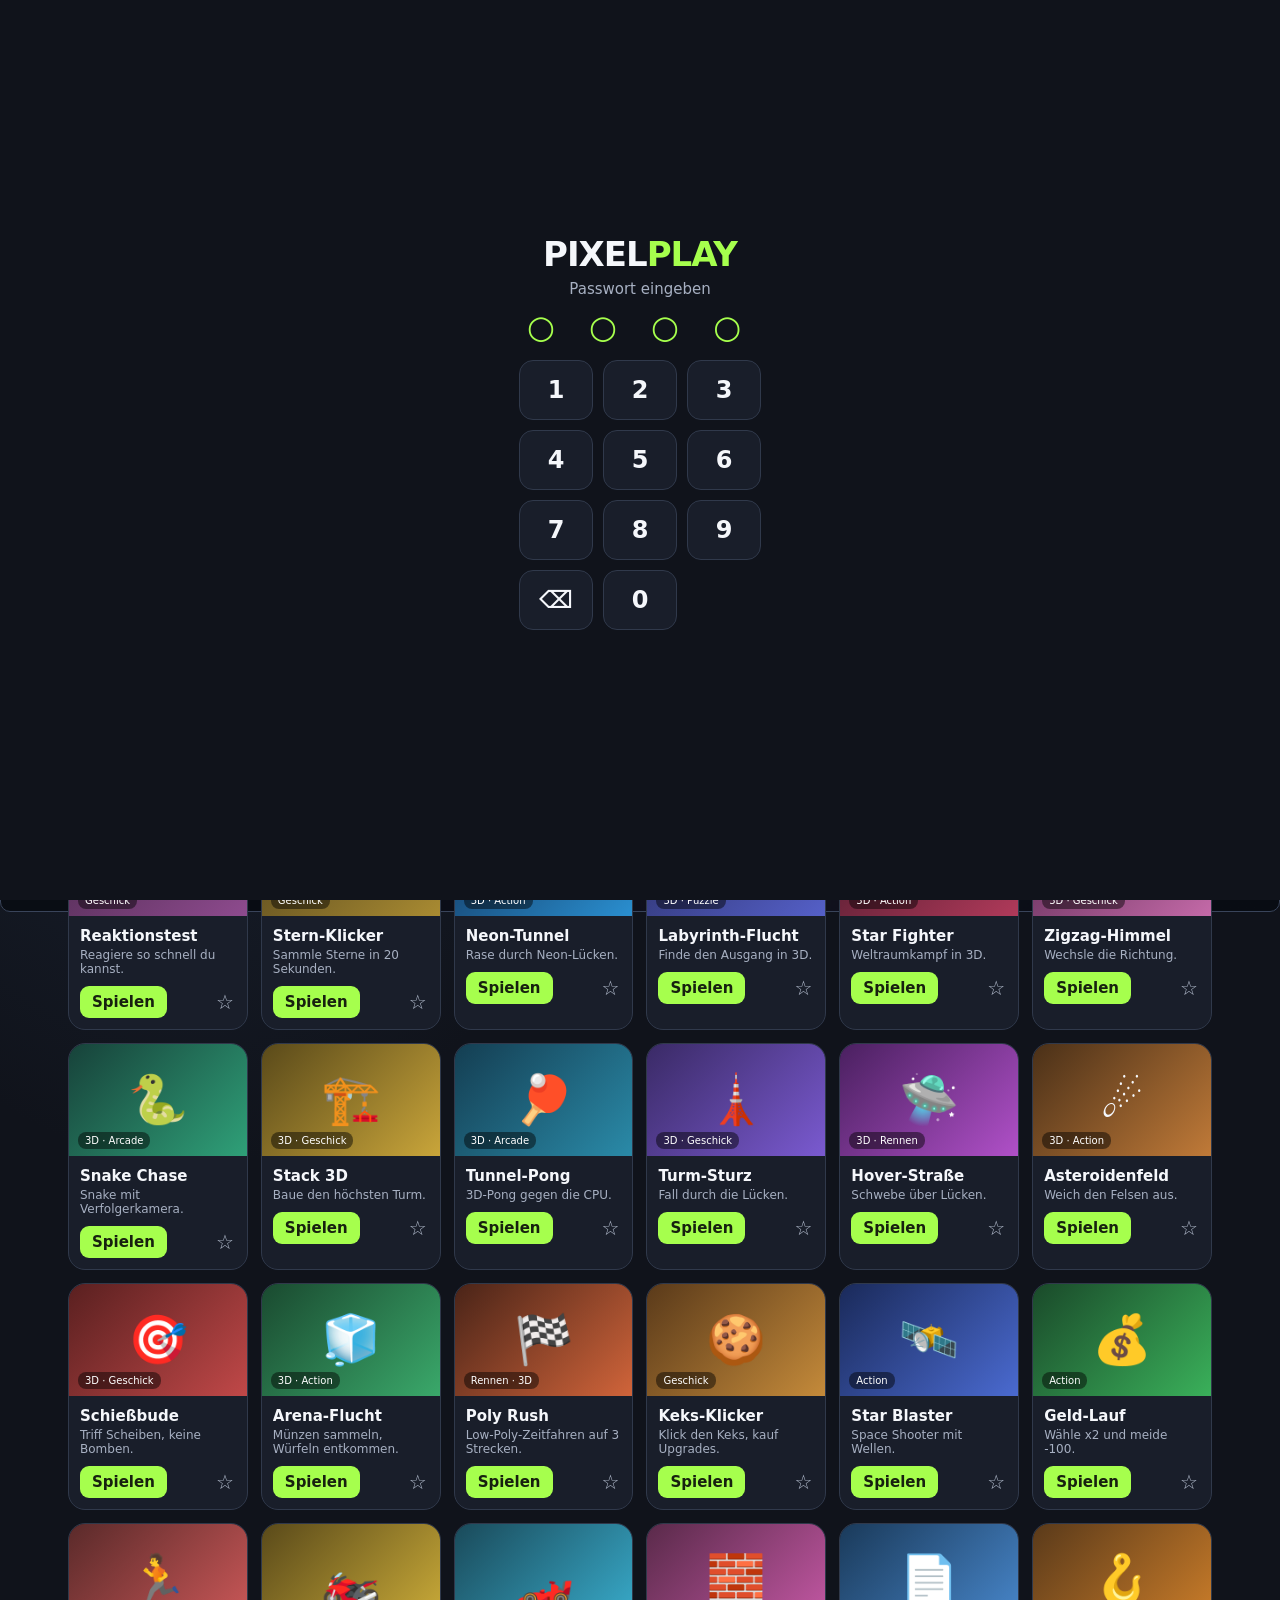
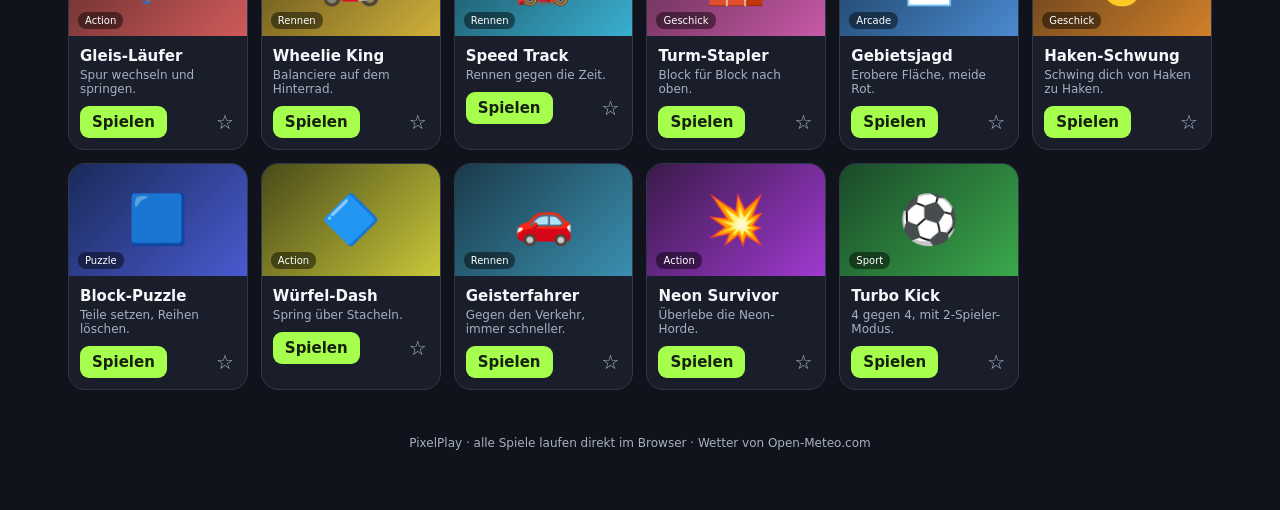
==== commit 100b87e0: "Add files via upload" ====
--- a/index.html
+++ b/index.html
@@ -5,195 +5,48 @@
 <meta name="viewport" content="width=device-width,initial-scale=1,viewport-fit=cover">
 <meta name="theme-color" content="#10131b">
 <title>PixelPlay – Spiele</title>
-<style>
-:root{--bg:#10131b;--panel:#191e2a;--panel2:#222a39;--text:#f5f7fb;--muted:#a7b0c2;--accent:#a6ff4d;--line:#30394b}
-*{box-sizing:border-box}body{margin:0;background:radial-gradient(ellipse at 15% -10%,#25344a 0,transparent 42%),var(--bg);color:var(--text);font:15px system-ui,-apple-system,Segoe UI,Roboto,sans-serif}
-button,input{font:inherit}button{cursor:pointer;color:inherit}.top{position:sticky;top:0;z-index:5;background:#10131beF;backdrop-filter:blur(14px);border-bottom:1px solid var(--line);padding:12px max(16px,calc((100vw - 1180px)/2));display:flex;align-items:center;gap:14px}
-.logo{font-size:21px;font-weight:900;letter-spacing:-1px;white-space:nowrap}.logo span{color:var(--accent)}.search{flex:1;max-width:570px;margin:auto}.search input{width:100%;background:var(--panel);border:1px solid var(--line);border-radius:13px;padding:12px 15px;color:var(--text);outline:none}.search input:focus{border-color:var(--accent)}.pill{border:1px solid var(--line);background:var(--panel);padding:10px 13px;border-radius:12px}
-main{max-width:1180px;margin:auto;padding:26px 18px 60px}.hero{padding:26px;border:1px solid #43503b;border-radius:22px;background:linear-gradient(115deg,#283a2a,#1a2630 65%,#25253a);margin-bottom:25px}.hero h1{font-size:clamp(26px,5vw,42px);margin:0 0 7px;letter-spacing:-1.5px}.hero p{color:#c5d0c2;margin:0}.tabs{display:flex;gap:8px;overflow:auto;padding:3px 0 16px}.tab{white-space:nowrap;border:1px solid var(--line);background:var(--panel);padding:9px 14px;border-radius:999px;color:var(--muted)}.tab.active{background:var(--accent);border-color:var(--accent);color:#15200d;font-weight:800}
-.sectionhead{display:flex;align-items:center;justify-content:space-between;margin:16px 0 13px}.sectionhead h2{font-size:19px;margin:0}.muted{color:var(--muted);font-size:13px}.grid{display:grid;grid-template-columns:repeat(auto-fill,minmax(155px,1fr));gap:13px}.game{border:1px solid var(--line);background:var(--panel);border-radius:17px;overflow:hidden;min-width:0;transition:.16s}.game:active{transform:scale(.98)}.art{height:112px;display:grid;place-items:center;font-size:48px;background:linear-gradient(135deg,var(--c1),var(--c2));position:relative}.art small{position:absolute;bottom:7px;left:9px;font-size:10px;color:#fff;background:#0007;padding:3px 7px;border-radius:8px}.gbody{padding:11px}.gtitle{font-weight:750;white-space:nowrap;overflow:hidden;text-overflow:ellipsis}.gmeta{font-size:12px;color:var(--muted);margin-top:3px}.gfoot{display:flex;justify-content:space-between;align-items:center;margin-top:10px}.play{background:var(--accent);color:#17210f;border:0;border-radius:9px;padding:7px 12px;font-weight:800}.fav{background:none;border:0;font-size:20px;color:#aeb7c8;padding:2px}.fav.on{color:#ffd65a}.empty{padding:30px;text-align:center;color:var(--muted);border:1px dashed var(--line);border-radius:16px}
-.overlay{position:fixed;inset:0;background:#080a0fF2;z-index:10;display:none;flex-direction:column;padding:12px}.overlay.open{display:flex}.bar{display:flex;align-items:center;gap:10px;max-width:1050px;width:100%;margin:0 auto 12px}.bar strong{flex:1;font-size:18px}.stage{width:100%;max-width:1050px;flex:1;min-height:0;margin:auto;background:#151b26;border:1px solid var(--line);border-radius:18px;display:grid;place-items:center;overflow:auto;padding:12px}.close{background:var(--panel2);border:1px solid var(--line);border-radius:10px;padding:9px 13px}.gamebox{width:min(100%,700px);text-align:center}.gamebox h2{margin:4px}.gamebox p{color:var(--muted)}canvas{display:block;max-width:100%;height:auto;margin:12px auto;background:#090d14;border:1px solid #39445a;border-radius:10px;touch-action:none}.controls{display:flex;justify-content:center;gap:9px;flex-wrap:wrap;margin:10px}.controls button,.bigbtn{border:1px solid var(--line);background:var(--panel2);border-radius:10px;padding:10px 15px}.bigbtn{background:var(--accent);color:#14200c;font-weight:850;border:0}.board{display:grid;gap:7px;margin:14px auto;max-width:360px}.cell{aspect-ratio:1;background:#30394b;border:0;border-radius:9px;font-size:clamp(18px,5vw,30px);font-weight:850}.status{font-weight:800;color:var(--accent);min-height:25px}.footer{text-align:center;color:var(--muted);font-size:12px;margin-top:36px}
-@media(max-width:560px){.top{gap:8px;padding:10px}.logo{font-size:18px}.pill{padding:9px}.hero{padding:20px}.grid{grid-template-columns:repeat(2,minmax(0,1fr))}.art{height:105px}}
-.pill.red{background:#3a1519;border-color:#7a2a33;color:#ff8a96;font-weight:800;white-space:nowrap}
-.stage.frame{padding:0;display:block;overflow:hidden}.stage iframe{width:100%;height:100%;border:0;display:block;background:#000;border-radius:18px}
-#recentBox .grid{margin-bottom:8px}
-#fake{position:fixed;top:0;left:0;right:0;bottom:0;background:#f1f3f4;color:#202124;z-index:99998;display:none;font-family:Arial,sans-serif;overflow:auto}
-#fake .bar{background:#fff;border-bottom:1px solid #dadce0;padding:10px 20px;font-size:14px}#fake .bar b{color:#1a73e8;font-size:18px}
-#fake .page{background:#fff;max-width:760px;margin:20px auto;padding:56px 64px;box-shadow:0 1px 4px rgba(0,0,0,.3);min-height:900px;font-size:15px;line-height:1.7}
-#fake h3{font-size:26px;margin:0 0 18px}#fake p{margin:0 0 14px;color:#202124}
-#pplock{position:fixed;top:0;left:0;right:0;bottom:0;z-index:100000;background:#10131b;display:flex;align-items:center;justify-content:center;text-align:center;overflow:auto}
-.lkbox{padding:20px}.lkt{font-size:34px;font-weight:900;letter-spacing:-1px;margin-bottom:6px}.lkt span{color:var(--accent)}
-.lkp{color:var(--muted);margin-bottom:10px}#lkd{font-size:32px;letter-spacing:12px;margin:10px 0 14px;color:var(--accent)}
-#lkpad{display:grid;grid-template-columns:repeat(3,74px);gap:10px;justify-content:center}
-#lkpad button{height:60px;font-size:24px;font-weight:800;border-radius:14px;background:var(--panel);border:1px solid var(--line)}#lkpad button:active{background:var(--accent);color:#14200c}
-#lke{height:24px;margin-top:12px;color:#ff657a;font-weight:700}.lks{animation:lks .35s}
-@keyframes lks{20%{transform:translateX(-10px)}40%{transform:translateX(10px)}60%{transform:translateX(-6px)}80%{transform:translateX(6px)}}
-</style>
+<link rel="stylesheet" href="style.css">
 </head>
 <body>
+<canvas id="bgfx"></canvas>
 <div id="pplock"><div class="lkbox"><div class="lkt">PIXEL<span>PLAY</span></div><div class="lkp">Passwort eingeben</div><div id="lkd"></div><div id="lkpad"></div><div id="lke"></div></div></div>
-<header class="top"><div class="logo">PIXEL<span>PLAY</span></div><div class="search"><input id="search" type="search" placeholder="Spiele suchen …" aria-label="Spiele suchen"></div><button class="pill" id="favOnly">☆ Favoriten</button><button class="pill red" id="panicBtn" title="Panic (Taste 0)">PANIC</button></header>
+<header class="top">
+  <div class="logo">PIXEL<span>PLAY</span></div>
+  <div class="search"><input id="search" type="search" placeholder="Spiele suchen …  ( / )" aria-label="Spiele suchen"></div>
+  <button class="pill" id="favOnly">☆ Favoriten</button>
+  <button class="pill" id="setBtn" aria-label="Einstellungen">⚙</button>
+  <button class="pill red" id="panicBtn" title="Panic (Taste 0)">PANIC</button>
+</header>
+<div class="settings" id="settings">
+  <b>Farbe</b><div id="swatches"></div>
+  <label><input type="checkbox" id="bgToggle"> Hintergrund-Animation</label>
+  <button class="ghost" id="resetStats">Statistik &amp; Rekorde löschen</button>
+</div>
 <main>
-<section class="hero"><h1>Dein nächstes Spiel wartet.</h1><p id="heroP"></p></section>
-<nav class="tabs" id="tabs"></nav>
-<div id="recentBox"></div>
-<div class="sectionhead"><h2 id="heading">Alle Spiele</h2><span class="muted" id="count"></span></div>
-<div class="grid" id="games"></div>
-<div class="footer">PixelPlay ist ein eigenständiges Projekt. Alle Spiele laufen lokal in dieser einen HTML-Datei.</div>
+  <section class="hero">
+    <div class="hero-l">
+      <p class="hello" id="hello">Hallo 👋</p>
+      <h1>Dein nächstes Spiel wartet.</h1>
+      <p id="heroP"></p>
+      <div class="cta"><button class="bigbtn" id="randomBtn">🎲 Zufallsspiel</button><button class="ghost" id="dailyBtn">⭐ Spiel des Tages</button></div>
+    </div>
+    <div class="widgets">
+      <div class="wd"><div class="wl">Zürich</div><div class="clock" id="clock">--:--:--</div><div class="wsub" id="date"></div><div class="wsub" id="weekend"></div></div>
+      <div class="wd"><div class="wl">Gossau ZH</div><div class="wx"><span class="wxi" id="wxi">⏳</span><span class="wxt" id="wxt">–</span></div><div class="wsub" id="wxd">Wetter wird geladen …</div><div class="wsub" id="wxs"></div></div>
+      <div class="wd"><div class="wl">Deine Statistik</div><div class="stat"><b id="stToday">0</b><span>Min. heute</span></div><div class="stat"><b id="stTotal">0</b><span>Min. gesamt</span></div><div class="stat"><b id="stGames">0</b><span>Spiele probiert</span></div></div>
+    </div>
+  </section>
+  <nav class="tabs" id="tabs"></nav>
+  <div id="recentBox"></div>
+  <div class="sectionhead"><h2 id="heading">Alle Spiele</h2><span class="muted" id="count"></span></div>
+  <div class="grid" id="games"></div>
+  <div class="footer">PixelPlay · alle Spiele laufen direkt im Browser · Wetter von Open-Meteo.com</div>
 </main>
 <div id="fake"><div class="bar"><b>Dokumente</b> &nbsp; Referat_Industrielle_Revolution.docx &nbsp; Datei Bearbeiten Ansicht Einfügen</div><div class="page"><h3>Die Industrielle Revolution</h3><p>1. Einleitung<br>Die Industrielle Revolution begann im 18. Jahrhundert in Großbritannien und veränderte die Arbeits- und Lebenswelt grundlegend. Dampfmaschine, Eisenbahn und mechanische Webstühle ersetzten schrittweise die Handarbeit.</p><p>2. Ursachen<br>Zu den wichtigsten Ursachen zählen das Bevölkerungswachstum, neue Erfindungen, verfügbare Rohstoffe wie Kohle und Eisen sowie ein wachsender Welthandel.</p><p>3. Folgen<br>Städte wuchsen rasant, es entstand eine Arbeiterklasse, und soziale Fragen rückten in den Mittelpunkt der politischen Debatte.</p></div></div>
 <div class="overlay" id="overlay" role="dialog" aria-modal="true" aria-label="Spiel">
-<div class="bar"><strong id="gameName">Spiel</strong><button class="close" id="restart">↻ Neu starten</button><button class="close" id="close">✕ Schliessen</button></div>
-<div class="stage" id="stage"></div>
+  <div class="bar"><strong id="gameName">Spiel</strong><span id="gameHint"></span><button class="close" id="fs" title="Vollbild">⛶</button><button class="close" id="restart">↻ Neu starten</button><button class="close" id="close">✕ Schliessen</button></div>
+  <div class="stage" id="stage"></div>
 </div>
-<script>var SRC={a3d:"[base64]/[base64]/MTowKSwoSy5LZXlXfHxLLkFycm93VXA/[base64]/MTowKSxmdz0oSy5LZXlXfHxLLkFycm93VXA/[base64]/[base64]/LTE6MSxzeT1yeTwwPy0xOjE7CiAgICAgICAgdmFyIHNkeD0ocng8MD9weC1teDpteCsxLXB4KSpkeCxzZHk9KHJ5PDA/[base64]/WzYwLDI1NSwxNDBdOnNpZGU/[base64]/[base64]/LjQ6LjQ1LGk/LjM6LjM1LGk/[base64]/[base64]/[base64]/[base64]/[base64]/[base64]/KHM/QTotQSk6KFIoKS0uNSkqMipBO2Uuej1zPDI/[base64]/[base64]/[base64]/Cfp60nLCdMYWJ5cmludGgtRmx1Y2h0JywnRWdvLVBlcnNwZWt0aXZlOiBGaW5kZSBkZW4gQXVzZ2FuZyB2b3IgQWJsYXVmIGRlciBaZWl0JywnIzdkOGJmZiddLAogIFsnZmlnaHRlcicsJ/CfmoAnLCdTdGFyIEZpZ2h0ZXInLCczRC1XZWx0cmF1bWthbXBmIGdlZ2VuIGFuZmxpZWdlbmRlIEdlZ25lcicsJyNmZjVhN2EnXSwKICBbJ3ppZycsJ/[base64]/Cfj5MnLCdUdW5uZWwtUG9uZycsJzNELVBvbmcgaW0gVHVubmVsIGdlZ2VuIGRpZSBDUFUnLCcjM2RmNWZmJ10sCiAgWydoZWxpeCcsJ/[base64]/[base64]",pa:"[base64]/[base64]/[base64]/[base64]/[base64]/[base64]/[base64]/[base64]/MTowKS0oSy5LZXlXfHxLLkFycm93VXA/[base64]/[base64]/[base64]/[base64]/[base64]/[base64]/[base64]/[base64]/MTowKSsoTS5kP2NsKChNLngtVy8yKS8oVy80KSwtMSwxKTowKSwtMSwxKSxteD1NYXRoLmFicyh4KT4xLjA1PzE3MDo0ODA7CiAgICAgIHY9TWF0aC5taW4obXgsTWF0aC5tYXgoMCx2Kyh1cD8yNjA6ZG4/[base64]/[base64]/[base64]/[base64]/[base64]/[base64]",poly:"[base64]/[base64]/[base64]/MTowLGhiPUsuU3BhY2U/MTowOwogIHZhciBzdD0oSy5LZXlEfHxLLkFycm93UmlnaHQ/[base64]/[base64]/[base64]/[base64]/[base64]/[base64]/[base64]/[base64]",ns:"[base64]/[base64]/MTowKTsKICBsZXQgZHk9KGtleXMuc3x8a2V5cy5hcnJvd2Rvd24/MTowKS0oa2V5cy53fHxrZXlzLmFycm93dXA/[base64]",tk:"[base64]/[base64]/[base64]/KHc9PTA/[base64]/[base64]/[base64]/[base64]/[base64]/[base64]"};</script>
-<script>
-const catalog=[
-{id:'snake',name:'Snake',cat:'Arcade',emoji:'🐍',desc:'Sammle Punkte und wachse.',colors:['#174d39','#1d8a55']},
-{id:'pong',name:'Pong',cat:'Arcade',emoji:'🏓',desc:'Halte den Ball im Spiel.',colors:['#183a55','#246b91']},
-{id:'breakout',name:'Brick Breaker',cat:'Arcade',emoji:'🧱',desc:'Zerstöre alle Blöcke.',colors:['#56305f','#a34d77']},
-{id:'memory',name:'Memory',cat:'Puzzle',emoji:'🧠',desc:'Finde alle Kartenpaare.',colors:['#514020','#a17b36']},
-{id:'2048',name:'2048',cat:'Puzzle',emoji:'🔢',desc:'Verbinde gleiche Zahlen.',colors:['#59432b','#a77b42']},
-{id:'tictactoe',name:'Tic Tac Toe',cat:'Puzzle',emoji:'⭕',desc:'Drei in eine Reihe.',colors:['#253d64','#436db0']},
-{id:'reaction',name:'Reaktionstest',cat:'Geschick',emoji:'⚡',desc:'Reagiere so schnell du kannst.',colors:['#4b294e','#8e4b8e']},
-{id:'clicker',name:'Stern-Klicker',cat:'Geschick',emoji:'⭐',desc:'Sammle Sterne in 20 Sekunden.',colors:['#51431d','#a98b32']},
-{id:'d-tunnel',name:'Neon-Tunnel',cat:'3D',tags:['3D', 'Action'],emoji:'🌀',desc:'Rase durch Neon-Lücken.',colors:['#12335a','#2a8fd0'],src:'a3d',start:'tunnel'},
-{id:'d-maze',name:'Labyrinth-Flucht',cat:'3D',tags:['3D', 'Puzzle'],emoji:'🧭',desc:'Finde den Ausgang in 3D.',colors:['#2a2f66','#5560c8'],src:'a3d',start:'maze'},
-{id:'d-fighter',name:'Star Fighter',cat:'3D',tags:['3D', 'Action'],emoji:'🚀',desc:'Weltraumkampf in 3D.',colors:['#4a1a2c','#b03a5a'],src:'a3d',start:'fighter'},
-{id:'d-zig',name:'Zigzag-Himmel',cat:'3D',tags:['3D', 'Geschick'],emoji:'💎',desc:'Wechsle die Richtung.',colors:['#5a2a52','#c46aa8'],src:'a3d',start:'zig'},
-{id:'d-snake',name:'Snake Chase',cat:'3D',tags:['3D', 'Arcade'],emoji:'🐍',desc:'Snake mit Verfolgerkamera.',colors:['#17423a','#2fa078'],src:'a3d',start:'snake'},
-{id:'d-stack',name:'Stack 3D',cat:'3D',tags:['3D', 'Geschick'],emoji:'🏗️',desc:'Baue den höchsten Turm.',colors:['#5a4a1a','#c9a53a'],src:'a3d',start:'stack'},
-{id:'d-pong',name:'Tunnel-Pong',cat:'3D',tags:['3D', 'Arcade'],emoji:'🏓',desc:'3D-Pong gegen die CPU.',colors:['#143e52','#2a8aa8'],src:'a3d',start:'pong3'},
-{id:'d-helix',name:'Turm-Sturz',cat:'3D',tags:['3D', 'Geschick'],emoji:'🗼',desc:'Fall durch die Lücken.',colors:['#3a2a66','#7a5ad0'],src:'a3d',start:'helix'},
-{id:'d-hover',name:'Hover-Straße',cat:'3D',tags:['3D', 'Rennen'],emoji:'🛸',desc:'Schwebe über Lücken.',colors:['#4a2060','#b050c8'],src:'a3d',start:'hover'},
-{id:'d-aster',name:'Asteroidenfeld',cat:'3D',tags:['3D', 'Action'],emoji:'☄️',desc:'Weich den Felsen aus.',colors:['#4a3018','#c07a38'],src:'a3d',start:'aster'},
-{id:'d-gallery',name:'Schießbude',cat:'3D',tags:['3D', 'Geschick'],emoji:'🎯',desc:'Triff Scheiben, keine Bomben.',colors:['#5a2020','#c04848'],src:'a3d',start:'gallery'},
-{id:'d-arena',name:'Arena-Flucht',cat:'3D',tags:['3D', 'Action'],emoji:'🧊',desc:'Münzen sammeln, Würfeln entkommen.',colors:['#1a4a30','#3aa86a'],src:'a3d',start:'arena'},
-{id:'poly',name:'Poly Rush',cat:'Rennen',tags:['Rennen', '3D'],emoji:'🏁',desc:'Low-Poly-Zeitfahren auf 3 Strecken.',colors:['#4a2418','#d0643a'],src:'poly'},
-{id:'p-cookie',name:'Keks-Klicker',cat:'Geschick',tags:['Geschick'],emoji:'🍪',desc:'Klick den Keks, kauf Upgrades.',colors:['#5a3a1a','#c48a3a'],src:'pa',start:'cookie'},
-{id:'p-space',name:'Star Blaster',cat:'Action',tags:['Action'],emoji:'🛰️',desc:'Space Shooter mit Wellen.',colors:['#1a2a5a','#4a6ad0'],src:'pa',start:'space'},
-{id:'p-gates',name:'Geld-Lauf',cat:'Action',tags:['Action'],emoji:'💰',desc:'Wähle x2 und meide -100.',colors:['#1a4a2a','#3ab05a'],src:'pa',start:'gates'},
-{id:'p-sub',name:'Gleis-Läufer',cat:'Action',tags:['Action'],emoji:'🏃',desc:'Spur wechseln und springen.',colors:['#5a2a2a','#d05a5a'],src:'pa',start:'sub'},
-{id:'p-wheelie',name:'Wheelie King',cat:'Rennen',tags:['Rennen'],emoji:'🏍️',desc:'Balanciere auf dem Hinterrad.',colors:['#5a4a1a','#d0b03a'],src:'pa',start:'wheelie'},
-{id:'p-race',name:'Speed Track',cat:'Rennen',tags:['Rennen'],emoji:'🏎️',desc:'Rennen gegen die Zeit.',colors:['#1a4a5a','#3ab0d0'],src:'pa',start:'race'},
-{id:'p-stack',name:'Turm-Stapler',cat:'Geschick',tags:['Geschick'],emoji:'🧱',desc:'Block für Block nach oben.',colors:['#5a2a4a','#c85aa8'],src:'pa',start:'stack'},
-{id:'p-paper',name:'Gebietsjagd',cat:'Arcade',tags:['Arcade'],emoji:'📄',desc:'Erobere Fläche, meide Rot.',colors:['#1a3a5a','#4a8ad0'],src:'pa',start:'paper'},
-{id:'p-hook',name:'Haken-Schwung',cat:'Geschick',tags:['Geschick'],emoji:'🪝',desc:'Schwing dich von Haken zu Haken.',colors:['#5a3a1a','#d0802a'],src:'pa',start:'hook'},
-{id:'p-blast',name:'Block-Puzzle',cat:'Puzzle',tags:['Puzzle'],emoji:'🟦',desc:'Teile setzen, Reihen löschen.',colors:['#1a2a5a','#4a5ad0'],src:'pa',start:'blast'},
-{id:'p-dash',name:'Würfel-Dash',cat:'Action',tags:['Action'],emoji:'🔷',desc:'Spring über Stacheln.',colors:['#4a4a1a','#c8c83a'],src:'pa',start:'dash'},
-{id:'p-hwy',name:'Geisterfahrer',cat:'Rennen',tags:['Rennen'],emoji:'🚗',desc:'Gegen den Verkehr, immer schneller.',colors:['#1a3a4a','#3a90b0'],src:'pa',start:'hwy'},
-{id:'ns',name:'Neon Survivor',cat:'Action',tags:['Action'],emoji:'💥',desc:'Überlebe die Neon-Horde.',colors:['#3a1a4a','#a03ad0'],src:'ns'},
-{id:'tk',name:'Turbo Kick',cat:'Sport',tags:['Sport'],emoji:'⚽',desc:'4 gegen 4, mit 2-Spieler-Modus.',colors:['#1a4a2a','#3aa84a'],src:'tk'}
-];
-const $=s=>document.querySelector(s), store=(k,v)=>localStorage.setItem(k,JSON.stringify(v)), load=k=>{try{return JSON.parse(localStorage.getItem(k)||'[]')}catch{return[]}};
-let category='Alle',favorites=load('pp-favs'),recent=load('pp-recent'),favMode=false,current=null;
-const cats=['Alle','3D','Rennen','Action','Arcade','Puzzle','Geschick','Sport','Favoriten'];
-function renderTabs(){ $('#tabs').innerHTML=cats.map(c=>`<button class="tab ${category===c?'active':''}" data-cat="${c}">${c}</button>`).join('');}
-function tagsOf(g){return g.tags||[g.cat]}
-function card(g){return `<article class="game"><div class="art" style="--c1:${g.colors[0]};--c2:${g.colors[1]}">${g.emoji}<small>${tagsOf(g).join(' · ')}</small></div><div class="gbody"><div class="gtitle">${g.name}</div><div class="gmeta">${g.desc}</div><div class="gfoot"><button class="play" data-play="${g.id}">Spielen</button><button class="fav ${favorites.includes(g.id)?'on':''}" data-fav="${g.id}" aria-label="Favorit">${favorites.includes(g.id)?'★':'☆'}</button></div></div></article>`}
-function render(){
- const q=$('#search').value.trim().toLowerCase();
- let items=catalog.filter(g=>(category==='Alle'||tagsOf(g).includes(category)||(category==='Favoriten'&&favorites.includes(g.id)))&&(!favMode||favorites.includes(g.id))&&(g.name+' '+g.desc+' '+tagsOf(g).join(' ')).toLowerCase().includes(q));
- $('#heading').textContent=favMode||category==='Favoriten'?'Deine Favoriten':category==='Alle'?'Alle Spiele':category;
- $('#count').textContent=items.length+' Spiele';
- $('#games').innerHTML=items.length?items.map(card).join(''):'<div class="empty">Keine passenden Spiele gefunden.</div>';
- let rc=recent.map(id=>catalog.find(g=>g.id===id)).filter(Boolean).slice(0,6);
- $('#recentBox').innerHTML=(category==='Alle'&&!q&&!favMode&&rc.length)?'<div class="sectionhead"><h2>Zuletzt gespielt</h2></div><div class="grid">'+rc.map(card).join('')+'</div>':'';
-}
-$('#tabs').addEventListener('click',e=>{let b=e.target.closest('[data-cat]');if(!b)return;category=b.dataset.cat;favMode=false;$('#favOnly').textContent='☆ Favoriten';renderTabs();render()});
-$('#search').addEventListener('input',render);
-$('#favOnly').onclick=()=>{favMode=!favMode;category='Alle';$('#favOnly').textContent=favMode?'★ Alle Spiele':'☆ Favoriten';renderTabs();render()};
-document.querySelector('main').addEventListener('click',e=>{let f=e.target.closest('[data-fav]');if(f){let id=f.dataset.fav;favorites=favorites.includes(id)?favorites.filter(x=>x!==id):[...favorites,id];store('pp-favs',favorites);render();return}let p=e.target.closest('[data-play]');if(p)launch(p.dataset.play)});
-function launch(id){current=id;let g=catalog.find(x=>x.id===id);$('#gameName').textContent=g.name;$('#overlay').classList.add('open');recent=[id,...recent.filter(x=>x!==id)].slice(0,8);store('pp-recent',recent);startGame(id)}
-$('#close').onclick=closeGame;
-$('#restart').onclick=()=>current&&startGame(current);
-function startGame(id){let s=$('#stage');cleanup();let gm=catalog.find(x=>x.id===id);if(gm.src){mountFrame(gm,s);return}s.className='stage';s.innerHTML='<div class="gamebox" id="box"></div>';let b=$('#box');if(id==='snake')snake(b);if(id==='pong')pong(b);if(id==='breakout')breakout(b);if(id==='memory')memory(b);if(id==='2048')game2048(b);if(id==='tictactoe')ttt(b);if(id==='reaction')reaction(b);if(id==='clicker')clicker(b)}
-function snake(b){
- b.innerHTML='<h2>Snake</h2><p>Pfeiltasten oder die Knöpfe benutzen.</p><div class="status" id="score">Punkte: 0</div><canvas id="cv" width="400" height="400"></canvas><div class="controls"><button data-dir="up">↑</button><button data-dir="left">←</button><button data-dir="down">↓</button><button data-dir="right">→</button></div>';
- let c=$('#cv'),x=c.getContext('2d'),snake=[{x:8,y:8}],d={x:1,y:0},next=d,food={x:13,y:8},score=0,dead=false;
- function turn(v){if(v.x!==-d.x||v.y!==-d.y)next=v}b.querySelectorAll('[data-dir]').forEach(z=>z.onclick=()=>{let m={up:{x:0,y:-1},down:{x:0,y:1},left:{x:-1,y:0},right:{x:1,y:0}};turn(m[z.dataset.dir])});
- const key=e=>{let m={ArrowUp:{x:0,y:-1},ArrowDown:{x:0,y:1},ArrowLeft:{x:-1,y:0},ArrowRight:{x:1,y:0}};if(m[e.key]){e.preventDefault();turn(m[e.key])}};on('keydown',key);
- let timer=iv(()=>{if(dead)return;d=next;let h={x:(snake[0].x+d.x+20)%20,y:(snake[0].y+d.y+20)%20};if(snake.some(p=>p.x===h.x&&p.y===h.y)){dead=true;$('#score').textContent='Spiel vorbei · Punkte: '+score;clearInterval(timer);window.removeEventListener('keydown',key);return}snake.unshift(h);if(h.x===food.x&&h.y===food.y){score++;$('#score').textContent='Punkte: '+score;food={x:Math.floor(Math.random()*20),y:Math.floor(Math.random()*20)}}else snake.pop();x.fillStyle='#090d14';x.fillRect(0,0,400,400);x.fillStyle='#a6ff4d';snake.forEach(p=>x.fillRect(p.x*20+1,p.y*20+1,18,18));x.fillStyle='#ff657a';x.fillRect(food.x*20+3,food.y*20+3,14,14)},115);
-}
-function pong(b){b.innerHTML='<h2>Pong</h2><p>Bewege den unteren Schläger mit Maus, Finger oder ← →. Gegen den Computer.</p><div class="status" id="score">0 : 0</div><canvas id="cv" width="600" height="360"></canvas>';let c=$('#cv'),x=c.getContext('2d'),py=155,cy=155,ball={x:300,y:180,vx:4,vy:3},score=[0,0],run=true;function move(e){let r=c.getBoundingClientRect(),v=(e.clientY-r.top)*360/r.height;py=Math.max(0,Math.min(290,v-35))}c.addEventListener('pointermove',move);let key=e=>{if(e.key==='ArrowLeft')py=Math.max(0,py-22);if(e.key==='ArrowRight')py=Math.min(290,py+22)};on('keydown',key);let t=iv(()=>{ball.x+=ball.vx;ball.y+=ball.vy;if(ball.y<8||ball.y>352)ball.vy*=-1;cy+=((ball.y-35)-cy)*.055;if(ball.x<28&&ball.y>py&&ball.y<py+70){ball.vx=Math.abs(ball.vx)*1.04}if(ball.x>572&&ball.y>cy&&ball.y<cy+70)ball.vx=-Math.abs(ball.vx)*1.04;if(ball.x<0||ball.x>600){score[ball.x<0?1:0]++;$('#score').textContent=score.join(' : ');ball={x:300,y:180,vx:ball.x<0?4:-4,vy:3}}x.clearRect(0,0,600,360);x.setLineDash([8,8]);x.strokeStyle='#64718a';x.beginPath();x.moveTo(300,0);x.lineTo(300,360);x.stroke();x.setLineDash([]);x.fillStyle='#a6ff4d';x.fillRect(12,py,12,70);x.fillStyle='#8bc8ff';x.fillRect(576,cy,12,70);x.beginPath();x.arc(ball.x,ball.y,8,0,7);x.fillStyle='white';x.fill()},16)}
-function breakout(b){b.innerHTML='<h2>Brick Breaker</h2><p>Bewege den Schläger mit dem Finger oder der Maus.</p><div class="status" id="score">Punkte: 0</div><canvas id="cv" width="600" height="420"></canvas>';let c=$('#cv'),x=c.getContext('2d'),px=250,ball={x:300,y:350,vx:3,vy:-4},br=[] ,score=0;for(let r=0;r<5;r++)for(let q=0;q<9;q++)br.push({x:18+q*64,y:25+r*27,on:true});function move(e){let r=c.getBoundingClientRect();px=Math.max(0,Math.min(510,(e.clientX-r.left)*600/r.width-45))}c.addEventListener('pointermove',move);let t=iv(()=>{ball.x+=ball.vx;ball.y+=ball.vy;if(ball.x<8||ball.x>592)ball.vx*=-1;if(ball.y<8)ball.vy*=-1;if(ball.y>380&&ball.x>px&&ball.x<px+90)ball.vy=-Math.abs(ball.vy);br.forEach(z=>{if(z.on&&ball.x>z.x&&ball.x<z.x+56&&ball.y>z.y&&ball.y<z.y+18){z.on=false;ball.vy*=-1;score++;$('#score').textContent='Punkte: '+score}});if(ball.y>420||br.every(z=>!z.on)){clearInterval(t);$('#score').textContent=br.every(z=>!z.on)?'Gewonnen! Punkte: '+score:'Versuch vorbei · Punkte: '+score}x.clearRect(0,0,600,420);br.forEach((z,i)=>{if(z.on){x.fillStyle=['#ff6b6b','#ffb86b','#f5e66b','#83d68b','#77bfff'][Math.floor(i/9)];x.fillRect(z.x,z.y,56,18)}});x.fillStyle='#a6ff4d';x.fillRect(px,390,90,10);x.beginPath();x.arc(ball.x,ball.y,8,0,7);x.fillStyle='white';x.fill()},16)}
-function memory(b){let vals=['🐸','🚀','🍉','🦊','🎮','🌈','🐼','⚽'],a=[...vals,...vals].sort(()=>Math.random()-.5),open=[],done=0,moves=0;b.innerHTML='<h2>Memory</h2><p>Finde alle Paare.</p><div class="status" id="score">Züge: 0 · Paare: 0/8</div><div class="board" id="board" style="grid-template-columns:repeat(4,1fr)"></div>';let board=$('#board');a.forEach((v,i)=>{let z=document.createElement('button');z.className='cell';z.textContent='?';z.onclick=()=>{if(z.dataset.lock||open.includes(i)||open.length===2)return;z.textContent=v;open.push(i);if(open.length===2){moves++;let [p,q]=open;if(a[p]===a[q]){[p,q].forEach(k=>board.children[k].dataset.lock='1');done++;open=[]}else to(()=>{[p,q].forEach(k=>board.children[k].textContent='?');open=[]},650);$('#score').textContent=`Züge: ${moves} · Paare: ${done}/8`}};board.append(z)})}
-function game2048(b){let a=Array(16).fill(0),score=0;b.innerHTML='<h2>2048</h2><p>Mit Pfeiltasten oder Wischbewegung spielen.</p><div class="status" id="score">Punkte: 0</div><div class="board" id="board" style="grid-template-columns:repeat(4,1fr)"></div><div class="controls"><button id="up">↑</button><button id="left">←</button><button id="down">↓</button><button id="right">→</button></div>';let board=$('#board');function add(){let e=a.map((v,i)=>v?null:i).filter(v=>v!==null);if(e.length)a[e[Math.floor(Math.random()*e.length)]]=Math.random()<.9?2:4}function draw(){board.innerHTML=a.map(v=>`<div class="cell" style="display:grid;place-items:center;background:${v?'#'+({2:'eee4da',4:'ede0c8',8:'f2b179',16:'f59563',32:'f67c5f',64:'f65e3b',128:'edcf72',256:'edcc61',512:'edc850',1024:'edc53f',2048:'edc22e'}[v]||'8c7a64'):' #30394b'};color:${v>4?'white':'#3a3027'}">${v||''}</div>`).join('');$('#score').textContent='Punkte: '+score}function move(dir){let old=a.join(',');for(let n=0;n<4;n++){let ids=Array.from({length:4},(_,i)=>dir==='left'?n*4+i:dir==='right'?n*4+3-i:dir==='up'?i*4+n:(3-i)*4+n),v=ids.map(i=>a[i]).filter(Boolean),out=[];for(let i=0;i<v.length;i++){if(v[i]===v[i+1]){out.push(v[i]*2);score+=v[i]*2;i++}else out.push(v[i])}while(out.length<4)out.push(0);ids.forEach((id,i)=>a[id]=out[i])}if(old!==a.join(','))add();draw()}['up','down','left','right'].forEach(d=>$('#'+d).onclick=()=>move(d));on('keydown',e=>{let d={ArrowUp:'up',ArrowDown:'down',ArrowLeft:'left',ArrowRight:'right'}[e.key];if(d&&current==='2048'){e.preventDefault();move(d)}});let sx=0,sy=0;board.addEventListener('touchstart',e=>{sx=e.touches[0].clientX;sy=e.touches[0].clientY},{passive:true});board.addEventListener('touchend',e=>{let dx=e.changedTouches[0].clientX-sx,dy=e.changedTouches[0].clientY-sy;if(Math.max(Math.abs(dx),Math.abs(dy))>25)move(Math.abs(dx)>Math.abs(dy)?(dx>0?'right':'left'):(dy>0?'down':'up'))},{passive:true});add();add();draw()}
-function ttt(b){let a=Array(9).fill(''),turn='X',ended=false;b.innerHTML='<h2>Tic Tac Toe</h2><p>Du spielst X, der Computer O.</p><div class="status" id="score">Du bist dran.</div><div class="board" id="board" style="grid-template-columns:repeat(3,1fr);max-width:300px"></div>';let board=$('#board');function win(p){return [[0,1,2],[3,4,5],[6,7,8],[0,3,6],[1,4,7],[2,5,8],[0,4,8],[2,4,6]].some(line=>line.every(i=>a[i]===p))}function draw(){board.innerHTML=a.map((v,i)=>`<button class="cell" data-i="${i}">${v}</button>`).join('');board.querySelectorAll('button').forEach(z=>z.onclick=()=>play(+z.dataset.i));}function play(i){if(ended||a[i])return;a[i]='X';if(win('X')){ended=true;$('#score').textContent='Du hast gewonnen!'}else if(a.every(Boolean)){ended=true;$('#score').textContent='Unentschieden.'}else{let opts=a.map((v,i)=>v?null:i).filter(v=>v!==null);let best=opts.find(i=>{a[i]='O';let w=win('O');a[i]='';return w});if(best===undefined)best=opts.find(i=>{a[i]='X';let w=win('X');a[i]='';return w});if(best===undefined)best=opts[Math.floor(Math.random()*opts.length)];a[best]='O';if(win('O')){ended=true;$('#score').textContent='Der Computer gewinnt.'}else if(a.every(Boolean)){ended=true;$('#score').textContent='Unentschieden.'}}draw()}draw()}
-function reaction(b){b.innerHTML='<h2>Reaktionstest</h2><p>Drücke Start. Sobald das Feld grün wird, tippe so schnell du kannst.</p><div id="zone" style="padding:65px 15px;border-radius:16px;background:#344052;font-size:22px;font-weight:800">Bereit?</div><div class="status" id="score"></div><div class="controls"><button id="start" class="bigbtn">Start</button></div>';let zone=$('#zone'),timer=null,started=0,ready=false;$('#start').onclick=()=>{clearTimeout(timer);ready=false;zone.style.background='#344052';zone.textContent='Warte auf Grün …';$('#score').textContent='';timer=to(()=>{ready=true;started=performance.now();zone.style.background='#2a9d59';zone.textContent='JETZT TIPPEN!'},1000+Math.random()*3000)};zone.onclick=()=>{if(ready){$('#score').textContent='Deine Zeit: '+Math.round(performance.now()-started)+' ms';zone.textContent='Geschafft!';zone.style.background='#344052';ready=false;clearTimeout(timer)}else if(timer){clearTimeout(timer);timer=null;zone.textContent='Zu früh!';$('#score').textContent='Warte bis das Feld grün wird.'}}}
-function clicker(b){b.innerHTML='<h2>Stern-Klicker</h2><p>Tippe so oft wie möglich auf den Stern – du hast 20 Sekunden.</p><div class="status" id="score">Punkte: 0 · Zeit: 20</div><div style="padding:30px"><button id="star" style="font-size:90px;background:none;border:0">⭐</button></div><button class="bigbtn" id="go">Los geht’s</button>';let score=0,left=20,run=false,t;$('#star').disabled=true;$('#go').onclick=()=>{if(run)return;score=0;left=20;run=true;$('#star').disabled=false;$('#go').disabled=true;$('#score').textContent='Punkte: 0 · Zeit: 20';t=iv(()=>{left--;$('#score').textContent=`Punkte: ${score} · Zeit: ${left}`;if(left<=0){clearInterval(t);run=false;$('#star').disabled=true;$('#go').disabled=false;$('#go').textContent='Nochmal spielen'}},1000)};$('#star').onclick=()=>{if(run){score++;$('#score').textContent=`Punkte: ${score} · Zeit: ${left}`}}}
-var TMR=[],LST=[],frameEl=null;
-function iv(f,m){var t=setInterval(f,m);TMR.push(t);return t}
-function to(f,m){var t=setTimeout(f,m);TMR.push(t);return t}
-function on(t,f){window.addEventListener(t,f);LST.push([t,f]);return f}
-function cleanup(){TMR.forEach(function(t){clearInterval(t);clearTimeout(t)});TMR=[];LST.forEach(function(a){window.removeEventListener(a[0],a[1])});LST=[];frameEl=null}
-function closeGame(){cleanup();$('#overlay').classList.remove('open');$('#stage').className='stage';$('#stage').innerHTML='';current=null;render()}
-function dec(b){var t=atob(b),a=new Uint8Array(t.length);for(var i=0;i<t.length;i++)a[i]=t.charCodeAt(i);return new TextDecoder().decode(a)}
-var INJ='(function(){var r=window.requestAnimationFrame.bind(window);window.requestAnimationFrame=function(cb){return r(function(t){if(window.__pz)window.requestAnimationFrame(cb);else cb(t)})};'+
-'addEventListener("keydown",function(e){if(e.code=="Digit0"||e.code=="Numpad0"){e.stopImmediatePropagation();e.preventDefault();parent.postMessage({pp:1,k:"panic"},"*")}else if(e.code=="Backspace"||e.code=="Escape"){e.stopImmediatePropagation();e.preventDefault();parent.postMessage({pp:1,k:"close"},"*")}},true);'+
-'try{if(parent.__frameInit)parent.__frameInit(window)}catch(e){}})();';
-function mountFrame(gm,s){
-  var inj='<style>#back,#panic{display:none!important}</style><script>'+INJ+'<\/script>';
-  var html=dec(SRC[gm.src]).replace('<head>',function(){return '<head>'+inj});
-  s.className='stage frame';s.innerHTML='';
-  var f=document.createElement('iframe'),done=false;f.title=gm.name;f.setAttribute('allow','fullscreen');
-  function go(){
-    if(done||frameEl!==f)return;done=true;
-    var doc=f.contentDocument;doc.open();doc.write(html);doc.close();
-    try{var w=f.contentWindow;if(gm.start&&w.__arcade)w.__arcade.start(gm.start);w.focus()}catch(e){}
-  }
-  f.onload=go;frameEl=f;s.appendChild(f);
-  setTimeout(go,300);
-}
-addEventListener('message',function(e){if(!e.data||e.data.pp!==1)return;if(e.data.k=='panic')panic();if(e.data.k=='close'&&frameEl)closeGame()});
-$('#heroP').textContent=catalog.length+' Spiele: Klassiker, 2D-Action, 3D-Spiele und Rennen. Direkt spielbar, ohne Installation.';
-renderTabs();render();
-</script>
-<script>
-var __paused=false,__locked=true;
-function panic(){
-  var f=document.getElementById('fake'),fr=(typeof frameEl!=='undefined'&&frameEl&&frameEl.contentWindow)?frameEl.contentWindow:null;
-  if(f.style.display==='block'){f.style.display='none';__paused=false;document.title='PixelPlay – Spiele';if(fr)fr.__pz=0;return}
-  try{window.open('https://de.wikipedia.org/wiki/Industrielle_Revolution','_blank')}catch(e){}
-  f.style.display='block';__paused=true;document.title='Referat - Dokumente';if(fr)fr.__pz=1;
-}
-(function(){
-  var L=document.getElementById('pplock'),D=document.getElementById('lkd'),E=document.getElementById('lke'),B=L.firstElementChild,CODE='0101',cur='';
-  try{if(sessionStorage.getItem('pp_ok')=='1'){L.style.display='none';__locked=false}}catch(e){}
-  function show(){var s='';for(var i=0;i<4;i++)s+=(i<cur.length?'●':'○')+(i<3?' ':'');D.textContent=s}
-  function add(c){
-    if(!__locked)return;E.textContent='';if(cur.length<4)cur+=c;show();
-    if(cur.length==4)setTimeout(function(){
-      if(cur===CODE){__locked=false;L.style.display='none';try{sessionStorage.setItem('pp_ok','1')}catch(e){}}
-      else{E.textContent='Falsches Passwort';cur='';show();B.classList.remove('lks');void B.offsetWidth;B.classList.add('lks')}
-    },120);
-  }
-  function del(){cur=cur.slice(0,-1);show()}
-  var P=document.getElementById('lkpad');
-  ['1','2','3','4','5','6','7','8','9','⌫','0',''].forEach(function(k){
-    var b=document.createElement('button');b.textContent=k;
-    if(!k)b.style.visibility='hidden';else b.onclick=function(){if(k=='⌫')del();else add(k)};
-    P.appendChild(b);
-  });
-  show();
-  window.addEventListener('keydown',function(e){
-    if(!__locked)return;
-    e.stopImmediatePropagation();e.preventDefault();
-    if(/^[0-9]$/.test(e.key))add(e.key);else if(e.key==='Backspace')del();
-  },true);
-  window.addEventListener('keyup',function(e){if(__locked)e.stopImmediatePropagation()},true);
-  window.addEventListener('keydown',function(e){
-    if(__locked)return;
-    if(e.target&&/INPUT|TEXTAREA/.test(e.target.tagName))return;
-    if(e.code=='Digit0'||e.code=='Numpad0'){panic();return}
-    if(e.key=='Escape'&&document.getElementById('overlay').classList.contains('open'))closeGame();
-  });
-  document.getElementById('panicBtn').onclick=panic;
-  var lt=0;
-  window.addEventListener('pointerup',function(e){
-    var t=e.target;if(!t||!t.closest||!t.closest('#fake'))return;
-    var n=Date.now();if(n-lt<450){panic();lt=0}else lt=n;
-  });
-})();
-</script>
-</body></html>
+<script src="app.js"></script>
+</body>
+</html>
--- a/style.css
+++ b/style.css
@@ -0,0 +1,70 @@
+
+:root{--bg:#10131b;--panel:#191e2a;--panel2:#222a39;--text:#f5f7fb;--muted:#a7b0c2;--accent:#a6ff4d;--line:#30394b}
+*{box-sizing:border-box}body{margin:0;background:radial-gradient(ellipse at 15% -10%,#25344a 0,transparent 42%),var(--bg);color:var(--text);font:15px system-ui,-apple-system,Segoe UI,Roboto,sans-serif}
+button,input{font:inherit}button{cursor:pointer;color:inherit}.top{position:sticky;top:0;z-index:5;background:#10131beF;backdrop-filter:blur(14px);border-bottom:1px solid var(--line);padding:12px max(16px,calc((100vw - 1180px)/2));display:flex;align-items:center;gap:14px}
+.logo{font-size:21px;font-weight:900;letter-spacing:-1px;white-space:nowrap}.logo span{color:var(--accent)}.search{flex:1;max-width:570px;margin:auto}.search input{width:100%;background:var(--panel);border:1px solid var(--line);border-radius:13px;padding:12px 15px;color:var(--text);outline:none}.search input:focus{border-color:var(--accent)}.pill{border:1px solid var(--line);background:var(--panel);padding:10px 13px;border-radius:12px}
+main{max-width:1180px;margin:auto;padding:26px 18px 60px}.hero{padding:26px;border:1px solid #43503b;border-radius:22px;background:linear-gradient(115deg,#283a2a,#1a2630 65%,#25253a);margin-bottom:25px}.hero h1{font-size:clamp(26px,5vw,42px);margin:0 0 7px;letter-spacing:-1.5px}.hero p{color:#c5d0c2;margin:0}.tabs{display:flex;gap:8px;overflow:auto;padding:3px 0 16px}.tab{white-space:nowrap;border:1px solid var(--line);background:var(--panel);padding:9px 14px;border-radius:999px;color:var(--muted)}.tab.active{background:var(--accent);border-color:var(--accent);color:#15200d;font-weight:800}
+.sectionhead{display:flex;align-items:center;justify-content:space-between;margin:16px 0 13px}.sectionhead h2{font-size:19px;margin:0}.muted{color:var(--muted);font-size:13px}.grid{display:grid;grid-template-columns:repeat(auto-fill,minmax(155px,1fr));gap:13px}.game{border:1px solid var(--line);background:var(--panel);border-radius:17px;overflow:hidden;min-width:0;transition:.16s}.game:active{transform:scale(.98)}.art{height:112px;display:grid;place-items:center;font-size:48px;background:linear-gradient(135deg,var(--c1),var(--c2));position:relative}.art small{position:absolute;bottom:7px;left:9px;font-size:10px;color:#fff;background:#0007;padding:3px 7px;border-radius:8px}.gbody{padding:11px}.gtitle{font-weight:750;white-space:nowrap;overflow:hidden;text-overflow:ellipsis}.gmeta{font-size:12px;color:var(--muted);margin-top:3px}.gfoot{display:flex;justify-content:space-between;align-items:center;margin-top:10px}.play{background:var(--accent);color:#17210f;border:0;border-radius:9px;padding:7px 12px;font-weight:800}.fav{background:none;border:0;font-size:20px;color:#aeb7c8;padding:2px}.fav.on{color:#ffd65a}.empty{padding:30px;text-align:center;color:var(--muted);border:1px dashed var(--line);border-radius:16px}
+.overlay{position:fixed;inset:0;background:#080a0fF2;z-index:10;display:none;flex-direction:column;padding:12px}.overlay.open{display:flex}.bar{display:flex;align-items:center;gap:10px;max-width:1050px;width:100%;margin:0 auto 12px}.bar strong{flex:1;font-size:18px}.stage{width:100%;max-width:1050px;flex:1;min-height:0;margin:auto;background:#151b26;border:1px solid var(--line);border-radius:18px;display:grid;place-items:center;overflow:auto;padding:12px}.close{background:var(--panel2);border:1px solid var(--line);border-radius:10px;padding:9px 13px}.gamebox{width:min(100%,700px);text-align:center}.gamebox h2{margin:4px}.gamebox p{color:var(--muted)}canvas{display:block;max-width:100%;height:auto;margin:12px auto;background:#090d14;border:1px solid #39445a;border-radius:10px;touch-action:none}.controls{display:flex;justify-content:center;gap:9px;flex-wrap:wrap;margin:10px}.controls button,.bigbtn{border:1px solid var(--line);background:var(--panel2);border-radius:10px;padding:10px 15px}.bigbtn{background:var(--accent);color:#14200c;font-weight:850;border:0}.board{display:grid;gap:7px;margin:14px auto;max-width:360px}.cell{aspect-ratio:1;background:#30394b;border:0;border-radius:9px;font-size:clamp(18px,5vw,30px);font-weight:850}.status{font-weight:800;color:var(--accent);min-height:25px}.footer{text-align:center;color:var(--muted);font-size:12px;margin-top:36px}
+@media(max-width:560px){.top{gap:8px;padding:10px}.logo{font-size:18px}.pill{padding:9px}.hero{padding:20px}.grid{grid-template-columns:repeat(2,minmax(0,1fr))}.art{height:105px}}
+.pill.red{background:#3a1519;border-color:#7a2a33;color:#ff8a96;font-weight:800;white-space:nowrap}
+.stage.frame{padding:0;display:block;overflow:hidden}.stage iframe{width:100%;height:100%;border:0;display:block;background:#000;border-radius:18px}
+#recentBox .grid{margin-bottom:8px}
+#fake{position:fixed;top:0;left:0;right:0;bottom:0;background:#f1f3f4;color:#202124;z-index:99998;display:none;font-family:Arial,sans-serif;overflow:auto}
+#fake .bar{background:#fff;border-bottom:1px solid #dadce0;padding:10px 20px;font-size:14px}#fake .bar b{color:#1a73e8;font-size:18px}
+#fake .page{background:#fff;max-width:760px;margin:20px auto;padding:56px 64px;box-shadow:0 1px 4px rgba(0,0,0,.3);min-height:900px;font-size:15px;line-height:1.7}
+#fake h3{font-size:26px;margin:0 0 18px}#fake p{margin:0 0 14px;color:#202124}
+#pplock{position:fixed;top:0;left:0;right:0;bottom:0;z-index:100000;background:#10131b;display:flex;align-items:center;justify-content:center;text-align:center;overflow:auto}
+.lkbox{padding:20px}.lkt{font-size:34px;font-weight:900;letter-spacing:-1px;margin-bottom:6px}.lkt span{color:var(--accent)}
+.lkp{color:var(--muted);margin-bottom:10px}#lkd{font-size:32px;letter-spacing:12px;margin:10px 0 14px;color:var(--accent)}
+#lkpad{display:grid;grid-template-columns:repeat(3,74px);gap:10px;justify-content:center}
+#lkpad button{height:60px;font-size:24px;font-weight:800;border-radius:14px;background:var(--panel);border:1px solid var(--line)}#lkpad button:active{background:var(--accent);color:#14200c}
+#lke{height:24px;margin-top:12px;color:#ff657a;font-weight:700}.lks{animation:lks .35s}
+@keyframes lks{20%{transform:translateX(-10px)}40%{transform:translateX(10px)}60%{transform:translateX(-6px)}80%{transform:translateX(6px)}}
+
+/* ===== Version 2: Layout, Animationen, Widgets ===== */
+:root{--glass:rgba(25,30,42,.62)}
+#bgfx{position:fixed;top:0;left:0;width:100%;height:100%;z-index:0;pointer-events:none}
+main{position:relative;z-index:1}
+.top{background:rgba(16,19,27,.74)}
+.logo span{color:var(--accent);text-shadow:0 0 18px var(--accent)}
+.hero{display:grid;grid-template-columns:1fr;gap:22px;padding:30px;border-radius:26px;border:1px solid var(--line);background:linear-gradient(120deg,rgba(22,30,38,.82),rgba(18,22,34,.7));backdrop-filter:blur(10px);animation:cardIn .6s both}
+@media(min-width:960px){.hero{grid-template-columns:1fr 1.45fr;align-items:center}}
+.hero h1{margin:4px 0 8px;font-size:clamp(28px,4.6vw,46px);letter-spacing:-1.5px;line-height:1.05}
+.hello{color:var(--accent);font-weight:800;margin:0;letter-spacing:.4px}
+.cta{display:flex;gap:10px;flex-wrap:wrap;margin-top:18px}
+.bigbtn{background:var(--accent);color:#14200c;font-weight:850;border:0;border-radius:11px;padding:11px 16px;transition:.2s}.bigbtn:hover{transform:translateY(-2px);box-shadow:0 10px 24px -10px var(--accent)}
+.ghost{border:1px solid var(--line);background:rgba(255,255,255,.03);border-radius:11px;padding:11px 15px;transition:.2s}.ghost:hover{border-color:var(--accent)}
+.widgets{display:grid;grid-template-columns:repeat(auto-fit,minmax(175px,1fr));gap:12px}
+.wd{background:var(--glass);border:1px solid var(--line);border-radius:18px;padding:14px 16px;backdrop-filter:blur(10px);transition:.25s;animation:cardIn .6s both}
+.wd:nth-child(2){animation-delay:.08s}.wd:nth-child(3){animation-delay:.16s}
+.wd:hover{transform:translateY(-4px);border-color:var(--accent)}
+.wl{font-size:11px;letter-spacing:1.3px;text-transform:uppercase;color:var(--muted);margin-bottom:6px}
+.clock{font-size:34px;font-weight:900;font-variant-numeric:tabular-nums;letter-spacing:-1px}
+.wsub{font-size:12.5px;color:var(--muted);margin-top:3px}
+.wx{display:flex;align-items:center;gap:10px}.wxi{font-size:38px;animation:bob 3.5s ease-in-out infinite}.wxt{font-size:34px;font-weight:900}
+.stat{display:flex;align-items:baseline;gap:8px;margin-top:6px}.stat b{font-size:22px;color:var(--accent)}.stat span{font-size:12px;color:var(--muted)}
+.tab{transition:.2s}.tab:hover{border-color:var(--accent);color:var(--text)}.tab em{font-style:normal;opacity:.6;font-size:11px;margin-left:3px}
+.game{position:relative;animation:cardIn .5s both;animation-delay:calc(var(--i,0)*28ms);transition:.22s}
+.game:hover{transform:translateY(-6px) scale(1.02);border-color:var(--accent);box-shadow:0 16px 34px -14px var(--accent)}
+.art{overflow:hidden}.art::after{content:"";position:absolute;top:0;left:-70%;width:40%;height:100%;background:linear-gradient(100deg,transparent,rgba(255,255,255,.2),transparent);transform:skewX(-20deg);transition:.7s}
+.game:hover .art::after{left:140%}
+.em{display:inline-block;animation:bob 3.2s ease-in-out infinite}
+.game:nth-child(odd) .em{animation-delay:-1.4s}
+.rec{position:absolute;top:8px;right:8px;font-style:normal;font-size:11px;background:#000a;padding:3px 7px;border-radius:8px;color:#ffd65a;z-index:1}
+.star{position:absolute;top:7px;left:9px;font-style:normal;font-size:15px;z-index:1}
+.game.daily{border-color:#ffd65a88}
+.sectionhead h2{position:relative;padding-left:12px}.sectionhead h2::before{content:"";position:absolute;left:0;top:3px;bottom:3px;width:4px;border-radius:4px;background:var(--accent)}
+.overlay.open{animation:ovIn .25s both}
+#gameHint{font-size:12px;color:var(--muted)}
+@media(max-width:700px){#gameHint{display:none}}
+.settings{position:fixed;top:64px;right:14px;z-index:20;background:rgba(21,26,38,.96);border:1px solid var(--line);border-radius:16px;padding:14px;width:270px;display:none;backdrop-filter:blur(12px)}
+.settings.open{display:block;animation:cardIn .25s both}
+.sw{display:inline-block;width:30px;height:30px;border-radius:50%;border:2px solid transparent;margin:8px 8px 4px 0;cursor:pointer;transition:.15s}.sw:hover{transform:scale(1.12)}.sw.on{border-color:#fff}
+.settings label{display:flex;gap:8px;align-items:center;margin:12px 0;color:var(--muted)}
+.settings .ghost{width:100%;font-size:13px}
+.footer{padding-top:10px}
+@keyframes cardIn{from{opacity:0;transform:translateY(16px)}to{opacity:1;transform:none}}
+@keyframes bob{50%{transform:translateY(-6px) rotate(3deg)}}
+@keyframes ovIn{from{opacity:0;transform:scale(.98)}to{opacity:1;transform:none}}
+@media (prefers-reduced-motion:reduce){*{animation:none!important;transition:none!important}}
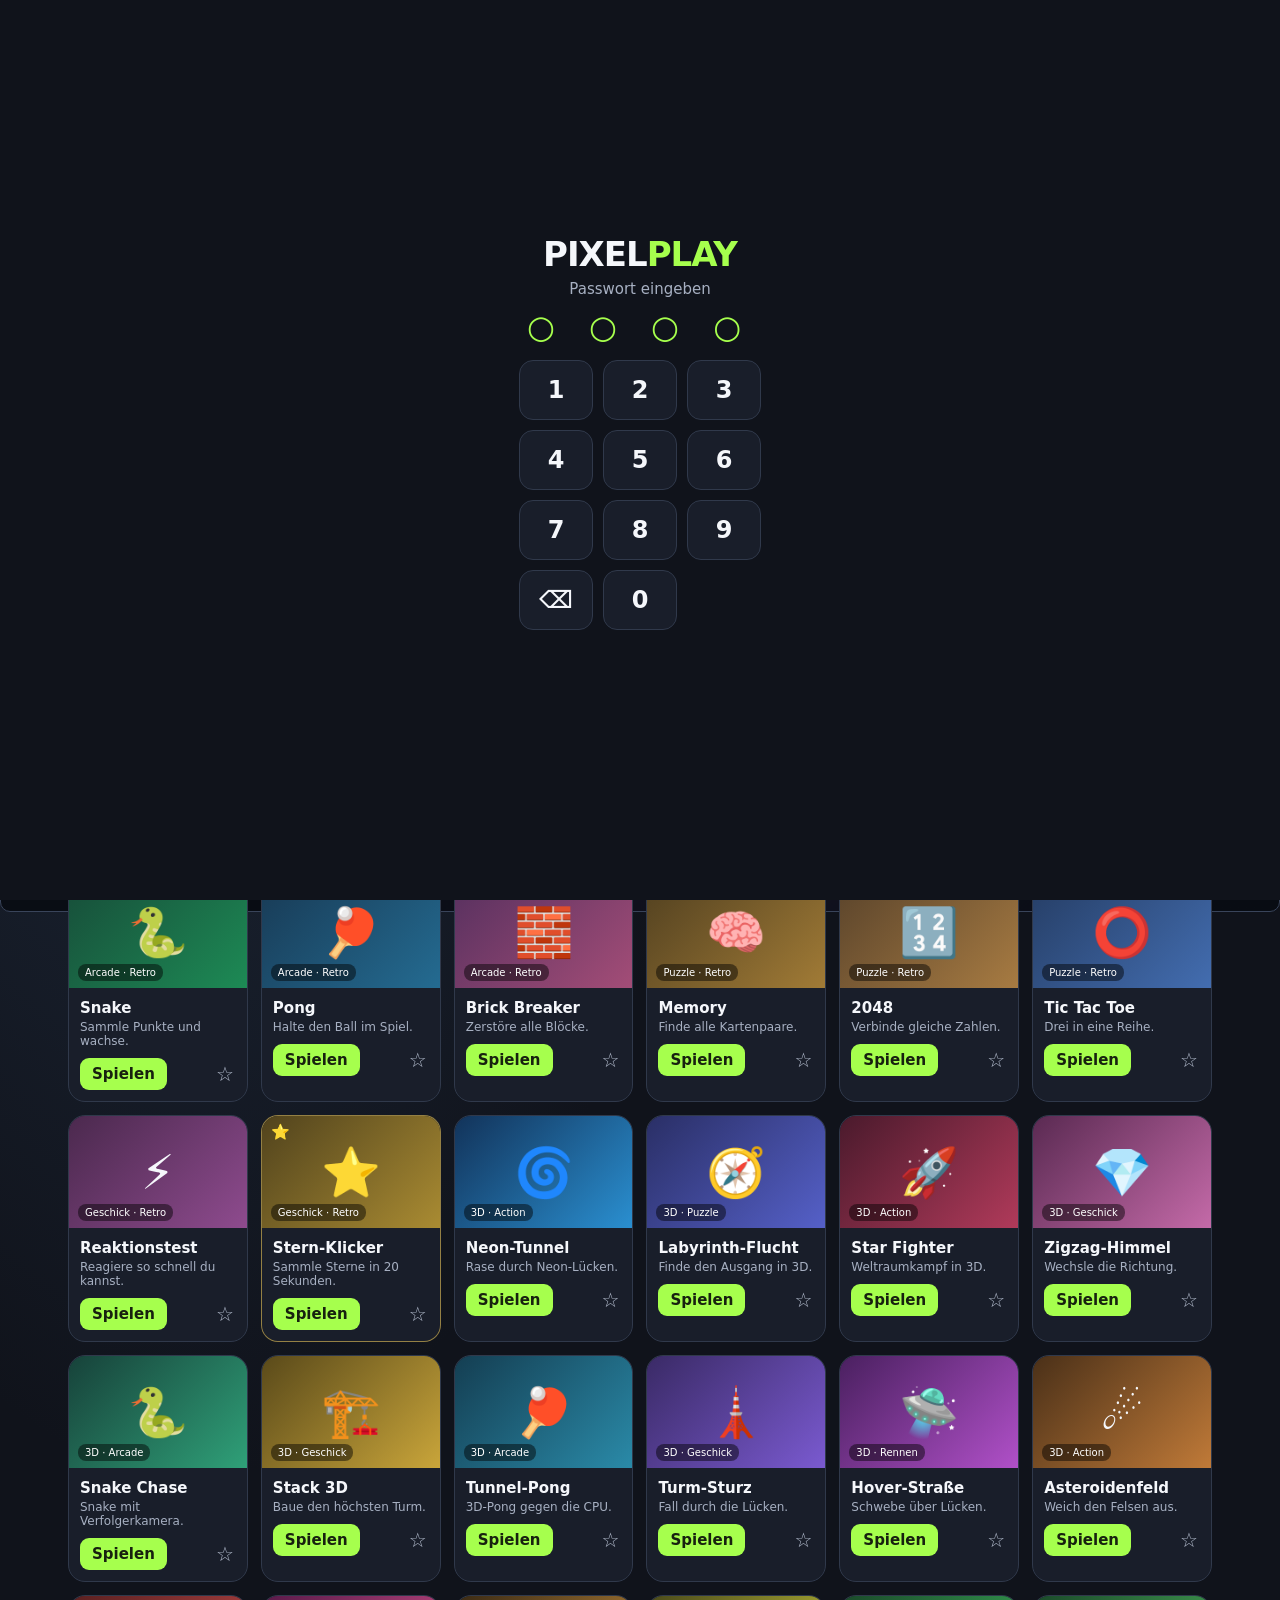
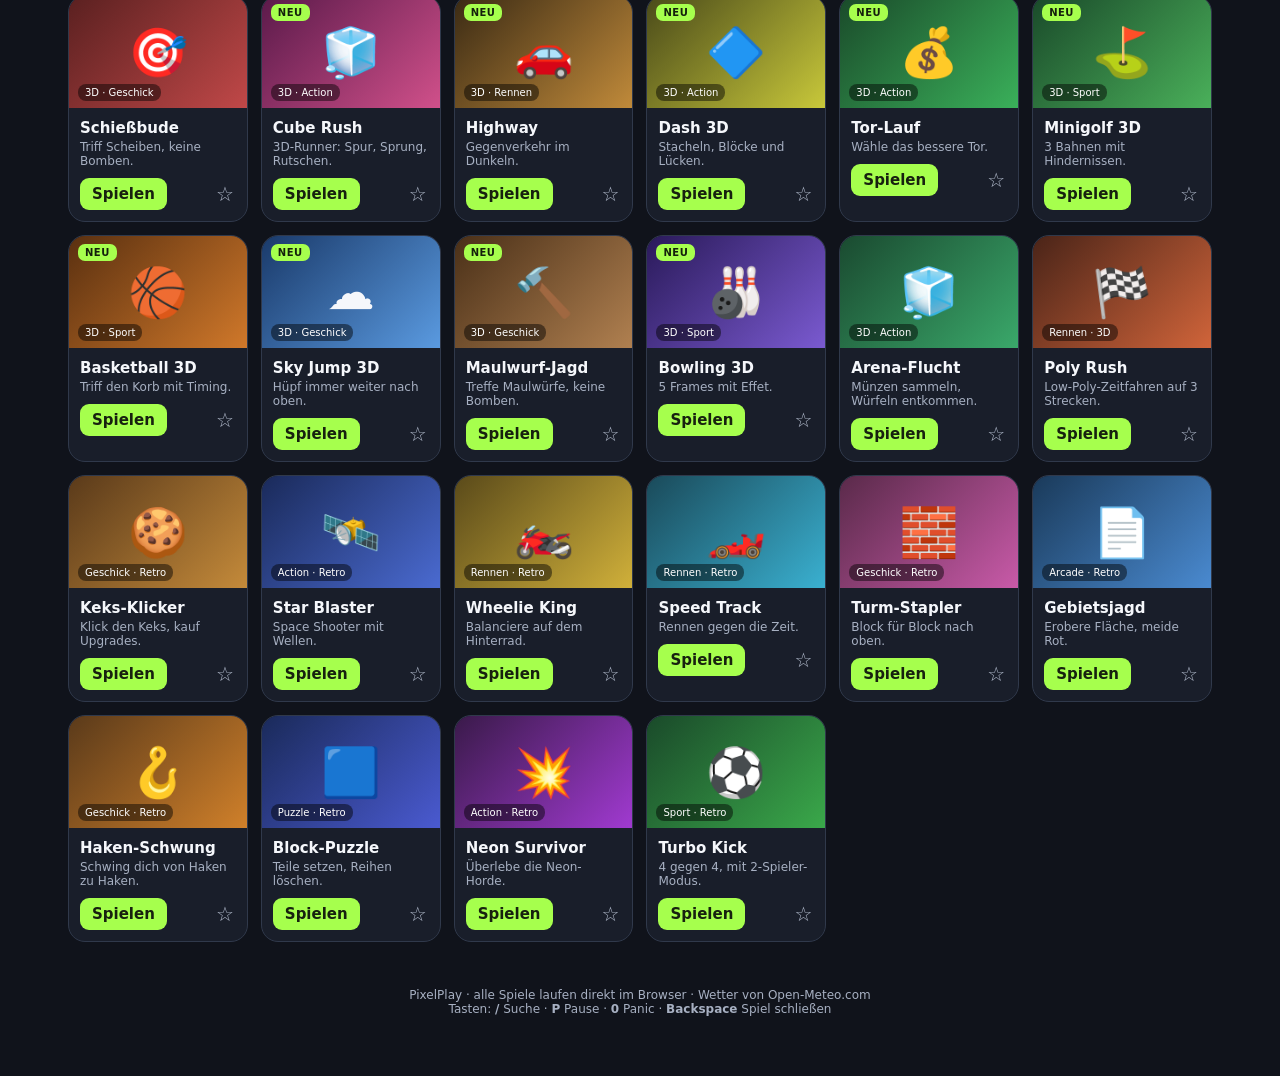
==== commit ed27d03a: "Add files via upload" ====
--- a/index.html
+++ b/index.html
@@ -28,19 +28,24 @@
       <p class="hello" id="hello">Hallo 👋</p>
       <h1>Dein nächstes Spiel wartet.</h1>
       <p id="heroP"></p>
+      <p class="tip" id="tip"></p>
       <div class="cta"><button class="bigbtn" id="randomBtn">🎲 Zufallsspiel</button><button class="ghost" id="dailyBtn">⭐ Spiel des Tages</button></div>
     </div>
     <div class="widgets">
-      <div class="wd"><div class="wl">Zürich</div><div class="clock" id="clock">--:--:--</div><div class="wsub" id="date"></div><div class="wsub" id="weekend"></div></div>
+      <div class="wd"><div class="wl">Zürich</div><div class="clock" id="clock">--:--:--</div><div class="wsub" id="date"></div><div class="wsub" id="weekend"></div><div class="wsub" id="kw"></div></div>
       <div class="wd"><div class="wl">Gossau ZH</div><div class="wx"><span class="wxi" id="wxi">⏳</span><span class="wxt" id="wxt">–</span></div><div class="wsub" id="wxd">Wetter wird geladen …</div><div class="wsub" id="wxs"></div></div>
-      <div class="wd"><div class="wl">Deine Statistik</div><div class="stat"><b id="stToday">0</b><span>Min. heute</span></div><div class="stat"><b id="stTotal">0</b><span>Min. gesamt</span></div><div class="stat"><b id="stGames">0</b><span>Spiele probiert</span></div></div>
+      <div class="wd wide"><div class="wl">Nächste Stunden</div><div class="hrs" id="hrs">…</div></div>
+      <div class="wd"><div class="wl">Dein Fortschritt</div><div class="xpt" id="xpt"></div><div class="xpb"><i id="xpf"></i></div><div class="stat"><b id="stToday">0</b><span>Min. heute</span></div><div class="stat"><b id="stTotal">0</b><span>Min. gesamt</span></div><div class="stat"><b id="stGames">0</b><span>Spiele probiert</span></div></div>
+      <div class="wd"><div class="wl">Letzte 7 Tage</div><div class="wk" id="wk"></div></div>
+      <div class="wd"><div class="wl">Deine Top-Spiele</div><div class="wsub topg" id="topg"></div></div>
     </div>
   </section>
+  <div class="newrow" id="newrow"></div>
   <nav class="tabs" id="tabs"></nav>
   <div id="recentBox"></div>
   <div class="sectionhead"><h2 id="heading">Alle Spiele</h2><span class="muted" id="count"></span></div>
   <div class="grid" id="games"></div>
-  <div class="footer">PixelPlay · alle Spiele laufen direkt im Browser · Wetter von Open-Meteo.com</div>
+  <div class="footer">PixelPlay · alle Spiele laufen direkt im Browser · Wetter von Open-Meteo.com<br>Tasten: <b>/</b> Suche · <b>P</b> Pause · <b>0</b> Panic · <b>Backspace</b> Spiel schließen</div>
 </main>
 <div id="fake"><div class="bar"><b>Dokumente</b> &nbsp; Referat_Industrielle_Revolution.docx &nbsp; Datei Bearbeiten Ansicht Einfügen</div><div class="page"><h3>Die Industrielle Revolution</h3><p>1. Einleitung<br>Die Industrielle Revolution begann im 18. Jahrhundert in Großbritannien und veränderte die Arbeits- und Lebenswelt grundlegend. Dampfmaschine, Eisenbahn und mechanische Webstühle ersetzten schrittweise die Handarbeit.</p><p>2. Ursachen<br>Zu den wichtigsten Ursachen zählen das Bevölkerungswachstum, neue Erfindungen, verfügbare Rohstoffe wie Kohle und Eisen sowie ein wachsender Welthandel.</p><p>3. Folgen<br>Städte wuchsen rasant, es entstand eine Arbeiterklasse, und soziale Fragen rückten in den Mittelpunkt der politischen Debatte.</p></div></div>
 <div class="overlay" id="overlay" role="dialog" aria-modal="true" aria-label="Spiel">
--- a/style.css
+++ b/style.css
@@ -68,3 +68,24 @@
 @keyframes bob{50%{transform:translateY(-6px) rotate(3deg)}}
 @keyframes ovIn{from{opacity:0;transform:scale(.98)}to{opacity:1;transform:none}}
 @media (prefers-reduced-motion:reduce){*{animation:none!important;transition:none!important}}
+
+/* ===== Version 3 ===== */
+.tip{margin:10px 0 0;font-size:13.5px;color:var(--muted);line-height:1.45}
+.newrow{display:flex;flex-wrap:wrap;gap:8px;align-items:center;margin:2px 0 14px}
+.chip{border:1px solid var(--line);background:rgba(255,255,255,.04);border-radius:999px;padding:6px 12px;font-size:13px;transition:.2s}.chip:hover{border-color:var(--accent);transform:translateY(-2px)}
+.new{position:absolute;top:8px;left:9px;font-style:normal;font-size:10px;font-weight:900;letter-spacing:.5px;background:var(--accent);color:#14200c;padding:3px 7px;border-radius:7px;z-index:1;animation:pulse 2.2s ease-in-out infinite}
+.star+.new{left:34px}
+@keyframes pulse{50%{box-shadow:0 0 14px var(--accent)}}
+.widgets{grid-template-columns:repeat(auto-fit,minmax(190px,1fr))}
+.wd.wide{grid-column:span 2}
+@media(max-width:560px){.wd.wide{grid-column:span 1}}
+.hrs{display:flex;gap:8px;overflow:auto}
+.hr{flex:1;min-width:52px;text-align:center;background:rgba(255,255,255,.04);border-radius:12px;padding:8px 4px}
+.hr b{display:block;font-size:11px;color:var(--muted)}.hr span{display:block;font-size:22px;margin:2px 0}.hr em{display:block;font-style:normal;font-weight:800}.hr small{color:#7fb8ff;font-size:10px}
+.xpt{font-size:13px;font-weight:700;margin-bottom:6px}
+.xpb{height:8px;background:rgba(255,255,255,.08);border-radius:8px;overflow:hidden;margin-bottom:6px}.xpb i{display:block;height:100%;width:0;background:linear-gradient(90deg,var(--accent),#fff);border-radius:8px;transition:width .8s}
+.wk{display:flex;gap:6px;align-items:flex-end;height:88px}
+.bar1{flex:1;height:100%;display:flex;flex-direction:column;justify-content:flex-end;align-items:center;gap:4px}
+.bar1 i{display:block;width:100%;background:linear-gradient(var(--accent),rgba(255,255,255,.25));border-radius:6px 6px 2px 2px;transition:height .8s}
+.bar1 span{font-size:10px;color:var(--muted)}
+.topg{line-height:1.8;font-size:13px}.topg b{color:var(--accent)}
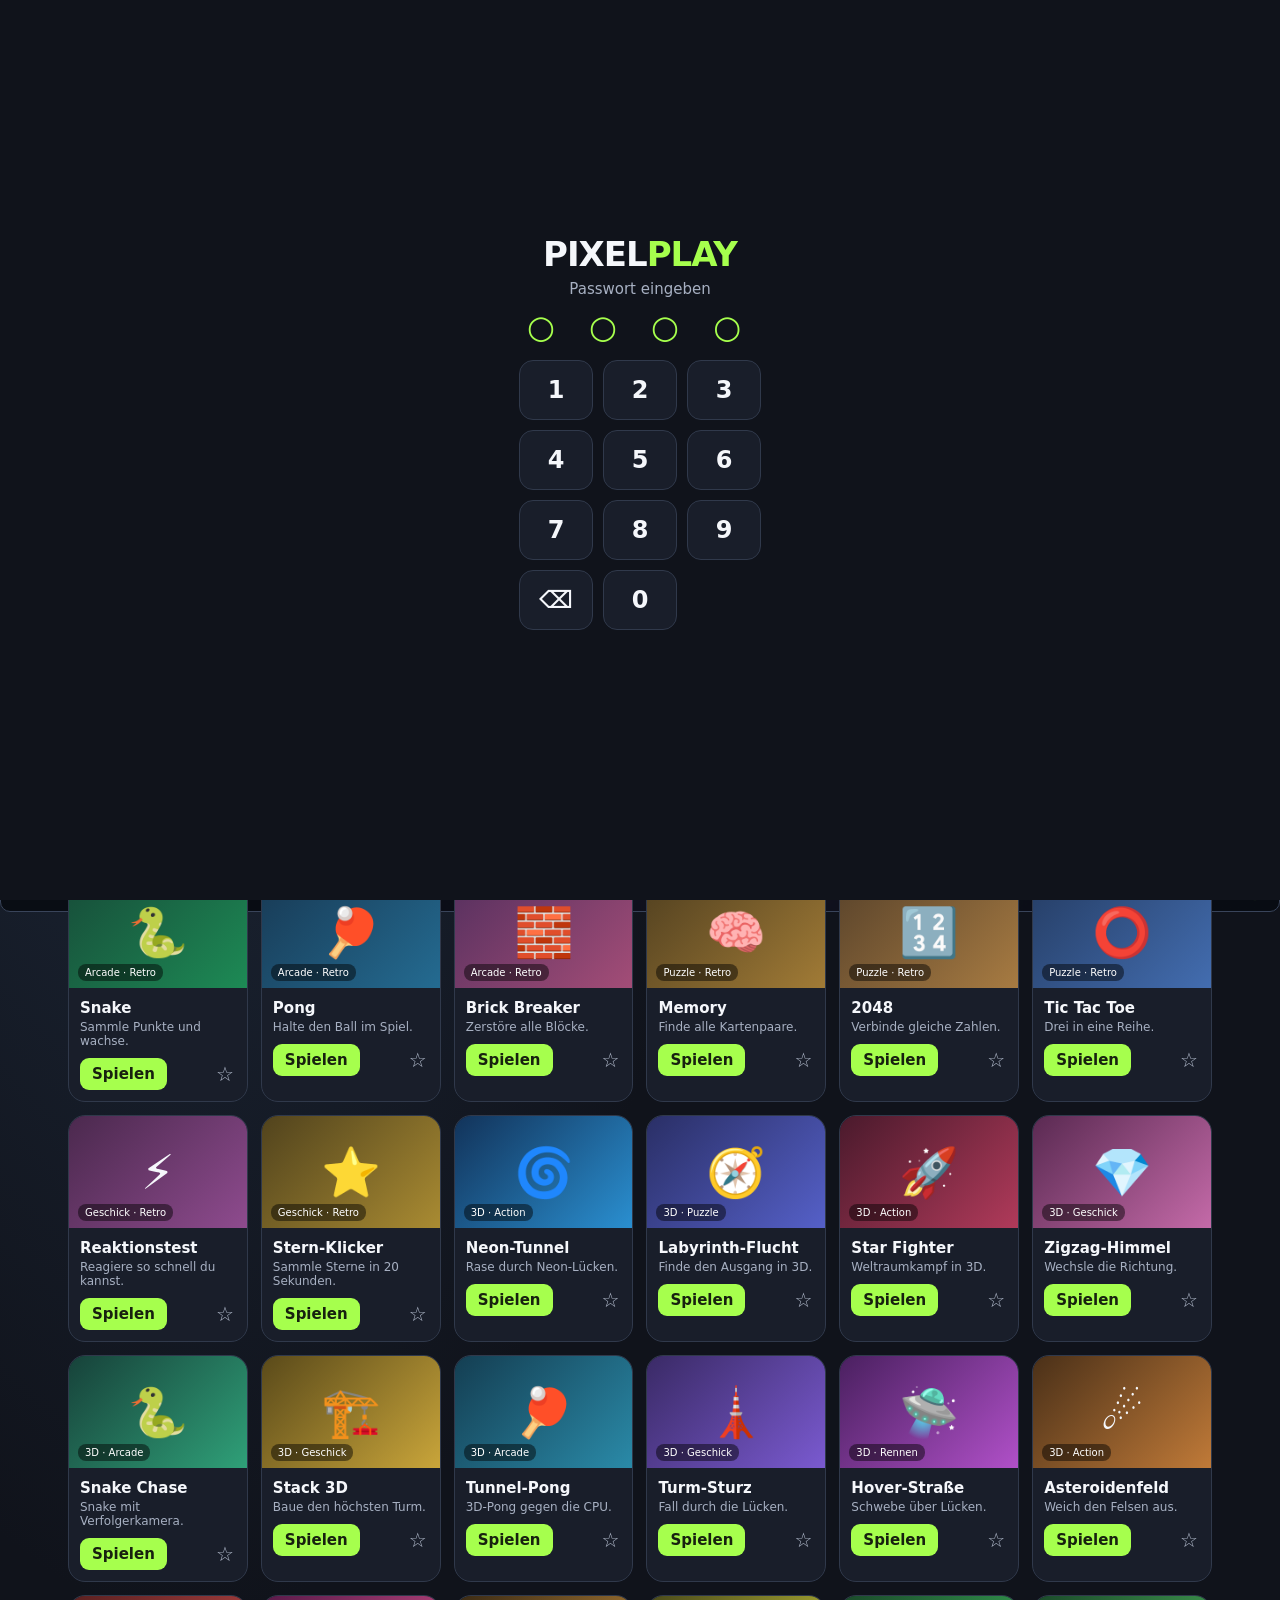
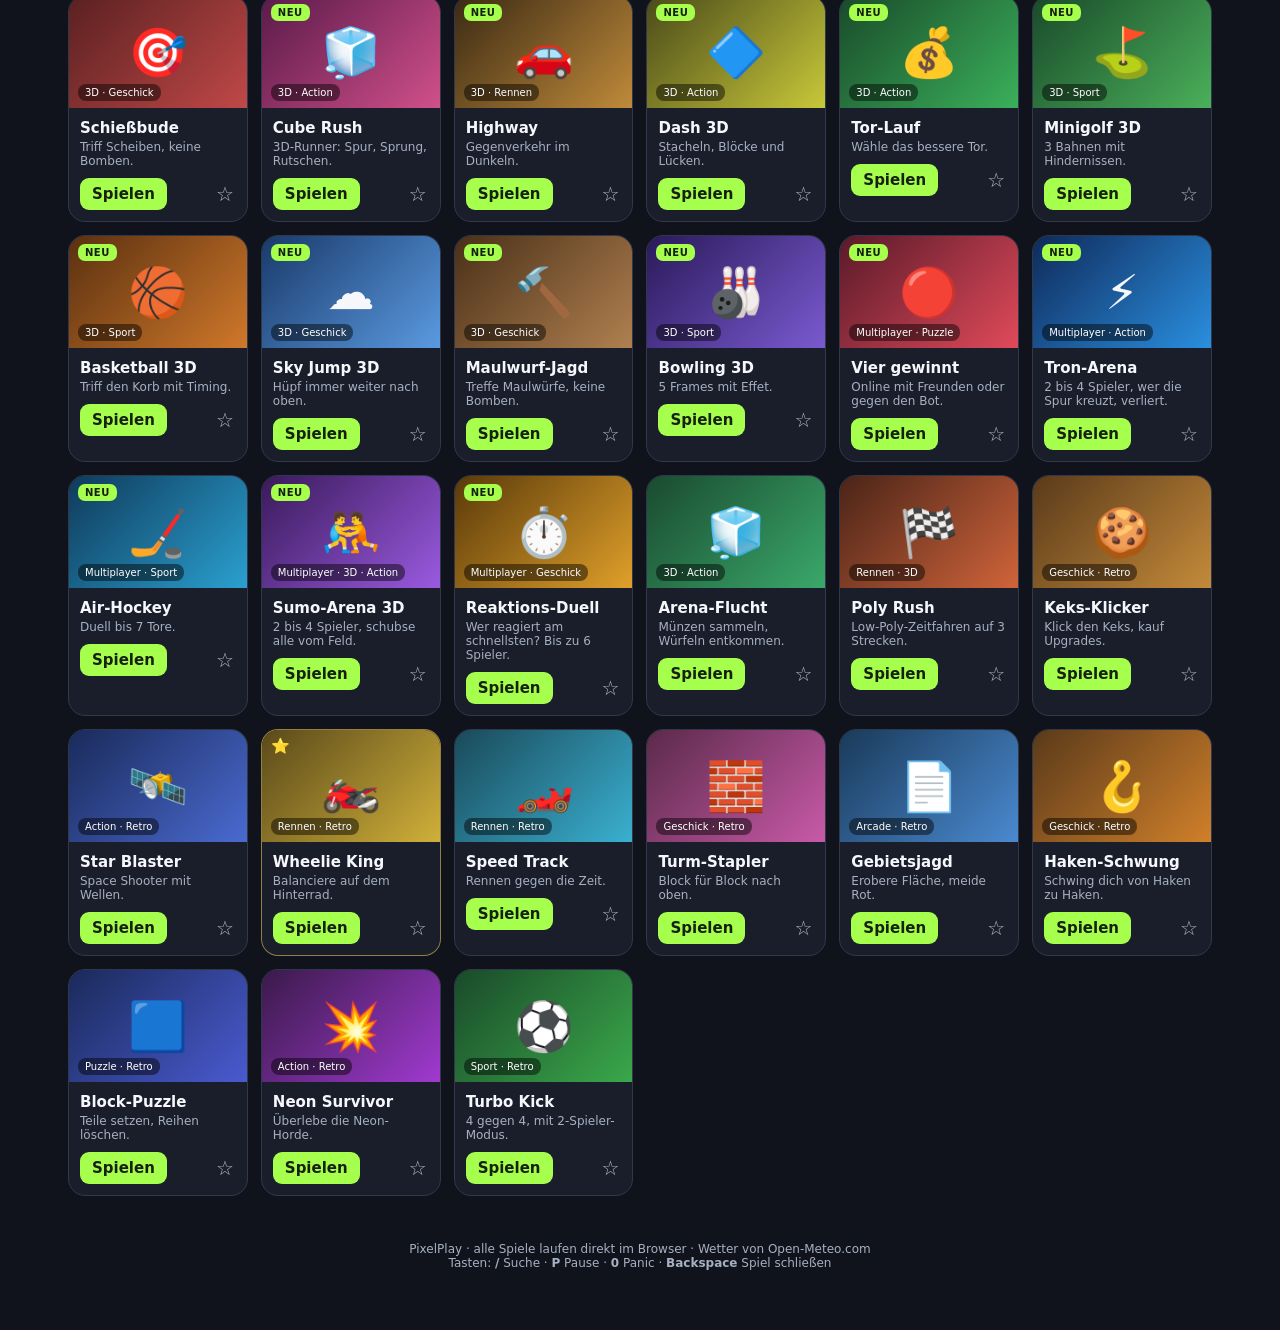
==== commit 51d52657: "Add files via upload Multiplayer v1" ====
--- a/index.html
+++ b/index.html
@@ -29,7 +29,7 @@
       <h1>Dein nächstes Spiel wartet.</h1>
       <p id="heroP"></p>
       <p class="tip" id="tip"></p>
-      <div class="cta"><button class="bigbtn" id="randomBtn">🎲 Zufallsspiel</button><button class="ghost" id="dailyBtn">⭐ Spiel des Tages</button></div>
+      <div class="cta"><button class="bigbtn" id="randomBtn">🎲 Zufallsspiel</button><button class="ghost" id="dailyBtn">⭐ Spiel des Tages</button><button class="ghost" id="joinBtn">🔗 Lobby beitreten</button></div>
     </div>
     <div class="widgets">
       <div class="wd"><div class="wl">Zürich</div><div class="clock" id="clock">--:--:--</div><div class="wsub" id="date"></div><div class="wsub" id="weekend"></div><div class="wsub" id="kw"></div></div>
@@ -49,9 +49,14 @@
 </main>
 <div id="fake"><div class="bar"><b>Dokumente</b> &nbsp; Referat_Industrielle_Revolution.docx &nbsp; Datei Bearbeiten Ansicht Einfügen</div><div class="page"><h3>Die Industrielle Revolution</h3><p>1. Einleitung<br>Die Industrielle Revolution begann im 18. Jahrhundert in Großbritannien und veränderte die Arbeits- und Lebenswelt grundlegend. Dampfmaschine, Eisenbahn und mechanische Webstühle ersetzten schrittweise die Handarbeit.</p><p>2. Ursachen<br>Zu den wichtigsten Ursachen zählen das Bevölkerungswachstum, neue Erfindungen, verfügbare Rohstoffe wie Kohle und Eisen sowie ein wachsender Welthandel.</p><p>3. Folgen<br>Städte wuchsen rasant, es entstand eine Arbeiterklasse, und soziale Fragen rückten in den Mittelpunkt der politischen Debatte.</p></div></div>
 <div class="overlay" id="overlay" role="dialog" aria-modal="true" aria-label="Spiel">
-  <div class="bar"><strong id="gameName">Spiel</strong><span id="gameHint"></span><button class="close" id="fs" title="Vollbild">⛶</button><button class="close" id="restart">↻ Neu starten</button><button class="close" id="close">✕ Schliessen</button></div>
+  <div class="bar"><strong id="gameName">Spiel</strong><span id="gameHint"></span><button class="close" id="padBtn" title="Touch-Steuerung an/aus">🎮</button><button class="close" id="fs" title="Vollbild">⛶</button><button class="close" id="restart">↻<span> Neu starten</span></button><button class="close" id="close">✕<span> Schliessen</span></button></div>
   <div class="stage" id="stage"></div>
+  <div class="pad" id="pad"><div class="dpad"><button data-k="ArrowUp">▲</button><button data-k="ArrowLeft">◀</button><button data-k="ArrowRight">▶</button><button data-k="ArrowDown">▼</button></div><div class="abtns"><button data-k="KeyE" class="b">B</button><button data-k="Space" class="a">A</button></div></div>
 </div>
+<div class="modal" id="modal"><div class="mbox" id="mbox"></div></div>
+<div class="toast" id="toast"></div>
 <script src="app.js"></script>
+<script src="multiplayer.js"></script>
+<script src="responsive.js"></script>
 </body>
 </html>
--- a/style.css
+++ b/style.css
@@ -89,3 +89,60 @@
 .bar1 i{display:block;width:100%;background:linear-gradient(var(--accent),rgba(255,255,255,.25));border-radius:6px 6px 2px 2px;transition:height .8s}
 .bar1 span{font-size:10px;color:var(--muted)}
 .topg{line-height:1.8;font-size:13px}.topg b{color:var(--accent)}
+
+/* ===== Version 4: Responsive, Lobby, Touch-Steuerung ===== */
+.overlay{height:100vh;height:100dvh}
+.modal{position:fixed;top:0;left:0;right:0;bottom:0;background:rgba(5,8,16,.8);backdrop-filter:blur(6px);display:none;align-items:center;justify-content:center;z-index:40;padding:16px;overflow:auto}
+.modal.open{display:flex}
+.mbox{width:100%;max-width:440px;background:var(--panel);border:1px solid var(--line);border-radius:22px;padding:22px;text-align:center;animation:cardIn .3s both;max-height:100%;overflow:auto}
+.mbox h2{margin:4px 0 6px}.mbox p{color:var(--muted);margin:4px 0 12px}
+.mem{font-size:54px;animation:bob 3s ease-in-out infinite}
+.mrow{display:flex;gap:10px;flex-wrap:wrap;justify-content:center;margin:12px 0}
+.mrow .bigbtn{flex:1 1 150px;padding:14px 12px}
+.bigbtn small{display:block;font-weight:500;font-size:11px;opacity:.75;margin-top:3px}
+.bigbtn.alt{background:#2a8fd0;color:#fff}
+.bigbtn:disabled{opacity:.45;cursor:not-allowed}
+.lbl{font-size:11px;letter-spacing:1.2px;text-transform:uppercase;color:var(--muted);margin:12px 0 6px}
+.inp{width:100%;background:#10131b;border:1px solid var(--line);border-radius:12px;padding:12px 14px;color:var(--text);font-size:16px;outline:none;text-align:center}
+.inp:focus{border-color:var(--accent)}
+.inp.code{flex:1 1 120px;letter-spacing:8px;font-size:22px;font-weight:800;width:auto}
+.or{color:var(--muted);font-size:12px;margin:4px 0}
+#mErr{min-height:20px;margin:8px 0;font-size:13px;word-break:break-word}#mErr.bad{color:#ff7a8a}#mErr.ok{color:var(--accent)}
+.codebig{font-size:52px;font-weight:900;letter-spacing:12px;color:var(--accent);text-shadow:0 0 22px var(--accent);margin:2px 0 4px;font-variant-numeric:tabular-nums}
+.plist{list-style:none;margin:6px 0 14px;padding:0;text-align:left}
+.plist li{padding:9px 12px;border-radius:10px;background:rgba(255,255,255,.05);margin:5px 0}
+.plist li.empty{opacity:.45;font-style:italic}.plist em{color:var(--muted);font-size:12px;font-style:normal}
+.pad{position:absolute;left:0;right:0;bottom:0;display:none;justify-content:space-between;align-items:flex-end;padding:10px 16px calc(14px + env(safe-area-inset-bottom,0px));pointer-events:none;z-index:5}
+body.padon .pad{display:flex}
+.pad button{pointer-events:auto;touch-action:none;border:2px solid rgba(255,255,255,.35);background:rgba(20,26,40,.55);color:#fff;font-size:22px;font-weight:800;border-radius:50%;width:58px;height:58px;backdrop-filter:blur(4px);-webkit-user-select:none;user-select:none;padding:0}
+.pad button.on{background:var(--accent);color:#14200c;border-color:var(--accent)}
+.dpad{display:grid;grid-template-columns:repeat(3,58px);grid-template-rows:repeat(2,58px);gap:6px;grid-template-areas:". up ." "left down right"}
+.dpad [data-k=ArrowUp]{grid-area:up}.dpad [data-k=ArrowLeft]{grid-area:left}.dpad [data-k=ArrowRight]{grid-area:right}.dpad [data-k=ArrowDown]{grid-area:down}
+.abtns{display:flex;gap:14px;align-items:flex-end}.abtns .a{width:78px;height:78px;font-size:26px}
+.toast{position:fixed;left:50%;bottom:84px;transform:translateX(-50%) translateY(20px);background:rgba(21,26,38,.96);border:1px solid var(--line);padding:10px 16px;border-radius:14px;opacity:0;transition:.3s;z-index:50;pointer-events:none;font-size:13px;max-width:90%;text-align:center}
+.toast.show{opacity:1;transform:translateX(-50%)}
+body[data-dev=desktop] #padBtn{display:none}
+body[data-dev=phone] .top{flex-wrap:wrap;gap:8px;padding:10px 12px}
+body[data-dev=phone] .search{order:5;flex:1 0 100%;max-width:none;margin:0}
+body[data-dev=phone] .pill,body[data-dev=tablet] .pill,body[data-dev=phone] .close,body[data-dev=tablet] .close{min-height:44px}
+body[data-dev=phone] .logo{font-size:18px}
+body[data-dev=phone] main{padding:14px 12px 50px}
+body[data-dev=phone] .hero{padding:18px;border-radius:20px}
+body[data-dev=phone] .hero h1{font-size:26px}
+body[data-dev=phone] .cta .bigbtn,body[data-dev=phone] .cta .ghost{flex:1 1 45%}
+body[data-dev=phone] .grid{grid-template-columns:repeat(2,minmax(0,1fr));gap:10px}
+body[data-dev=phone] .art{height:92px;font-size:40px}
+body[data-dev=phone] .widgets{display:flex;overflow-x:auto;scroll-snap-type:x mandatory;gap:10px;padding-bottom:8px}
+body[data-dev=phone] .widgets .wd{flex:0 0 80%;scroll-snap-align:start}
+body[data-dev=phone] .widgets .wd.wide{flex-basis:92%}
+body[data-dev=phone] .overlay{padding:0}
+body[data-dev=phone] .bar{margin:0;padding:6px 8px;max-width:none}
+body[data-dev=phone] .bar strong{font-size:15px;overflow:hidden;white-space:nowrap;text-overflow:ellipsis}
+body[data-dev=phone] .close span,body[data-dev=phone] #gameHint{display:none}
+body[data-dev=phone] .stage{border-radius:0;border:0;max-width:none;padding:0}
+body[data-dev=phone] .stage iframe{border-radius:0}
+body[data-dev=phone] .stage:not(.frame){padding:8px}
+body[data-dev=tablet] .grid{grid-template-columns:repeat(auto-fill,minmax(180px,1fr))}
+body[data-dev=tablet] .overlay{padding:8px}
+@media (hover:none){.game:hover,.wd:hover{transform:none;box-shadow:none}}
+@media (max-width:420px){.codebig{font-size:40px;letter-spacing:8px}.mbox{padding:18px}}
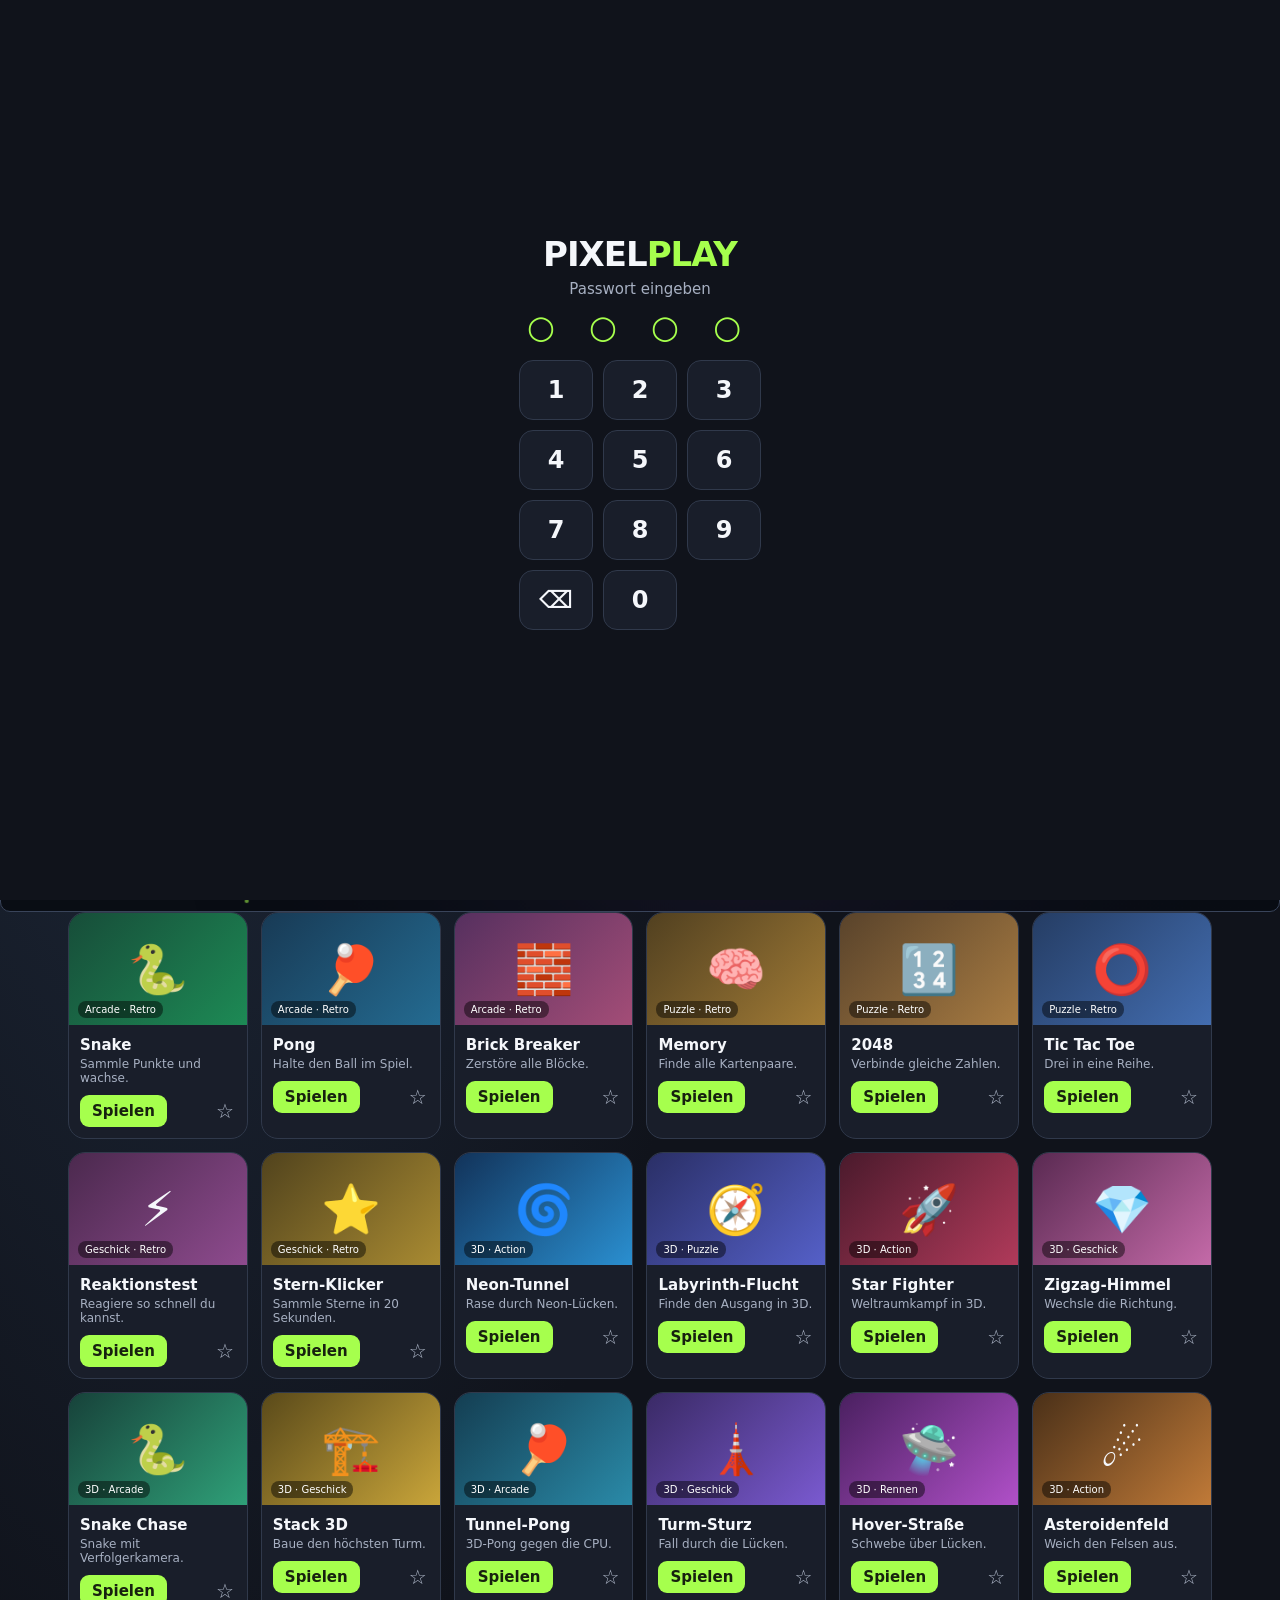
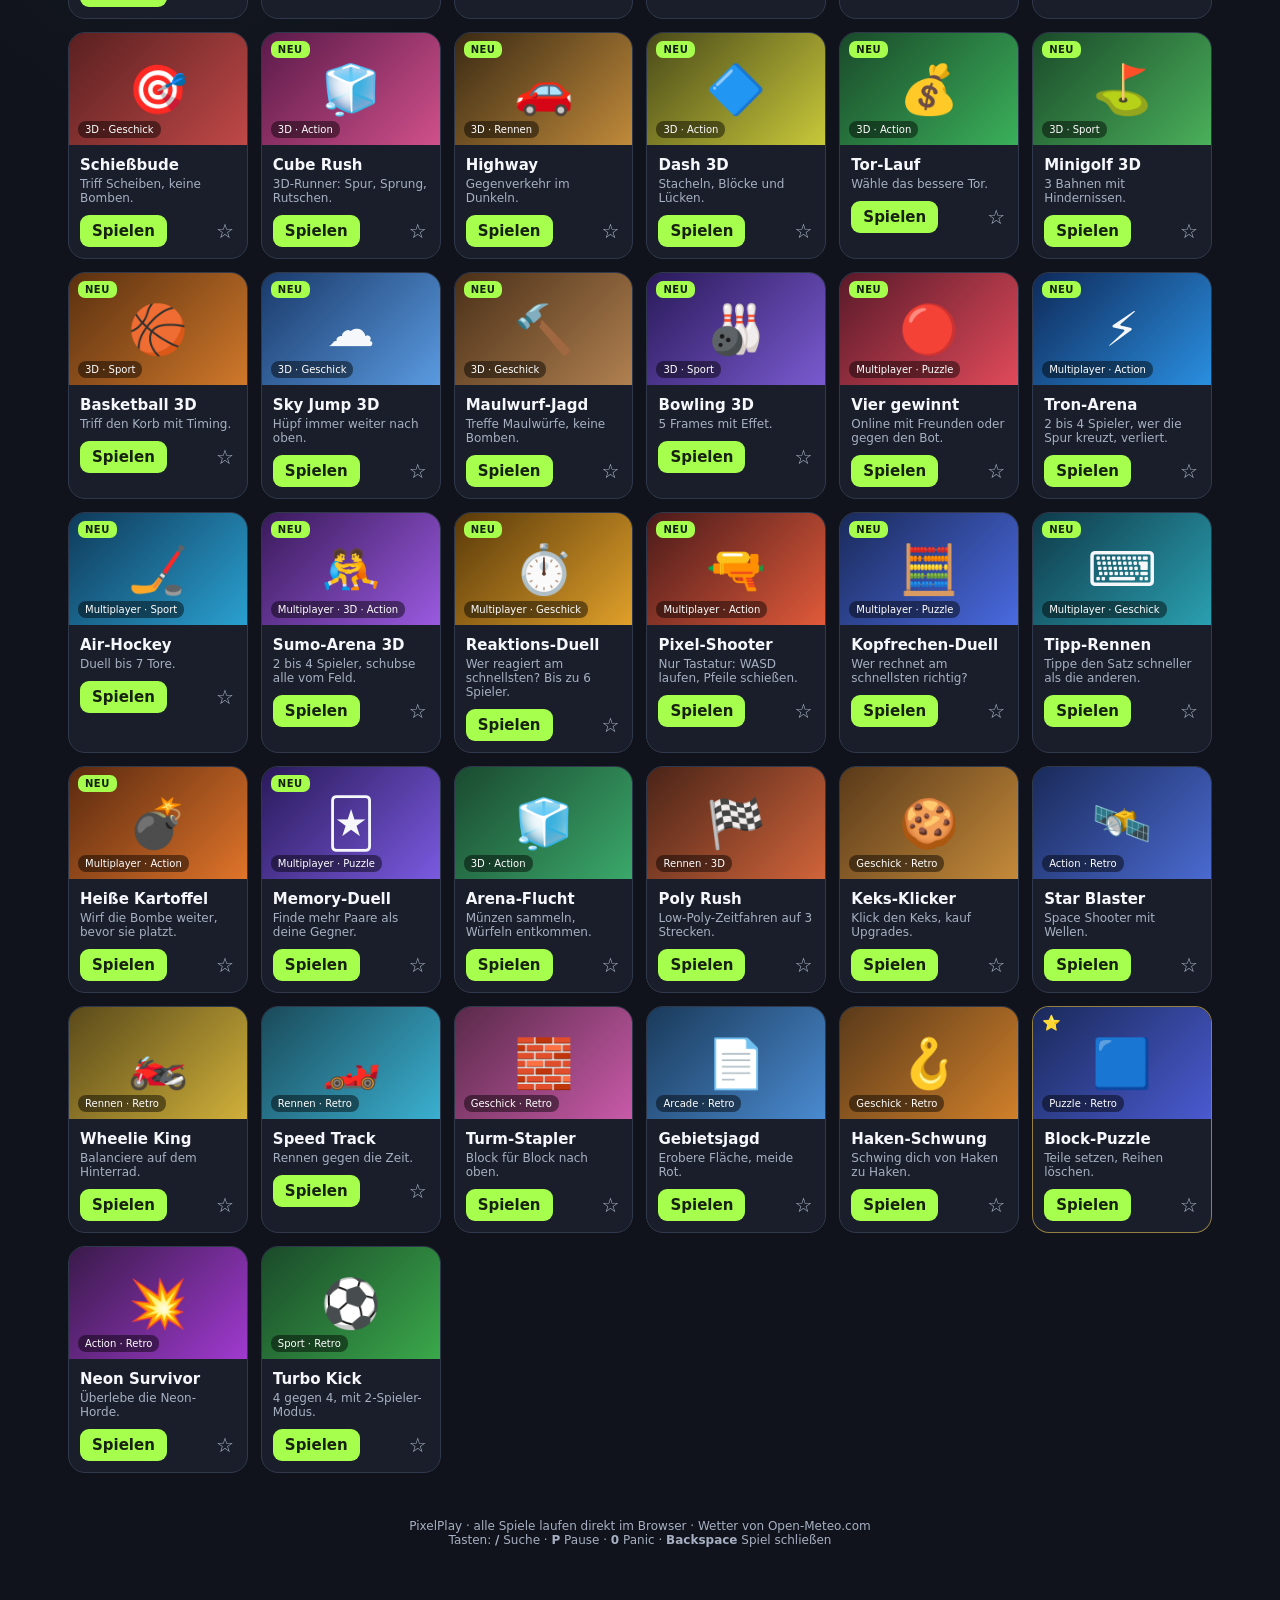
==== commit f8848633: "Update document sections in index.html" ====
--- a/index.html
+++ b/index.html
@@ -47,7 +47,7 @@
   <div class="grid" id="games"></div>
   <div class="footer">PixelPlay · alle Spiele laufen direkt im Browser · Wetter von Open-Meteo.com<br>Tasten: <b>/</b> Suche · <b>P</b> Pause · <b>0</b> Panic · <b>Backspace</b> Spiel schließen</div>
 </main>
-<div id="fake"><div class="bar"><b>Dokumente</b> &nbsp; Referat_Industrielle_Revolution.docx &nbsp; Datei Bearbeiten Ansicht Einfügen</div><div class="page"><h3>Die Industrielle Revolution</h3><p>1. Einleitung<br>Die Industrielle Revolution begann im 18. Jahrhundert in Großbritannien und veränderte die Arbeits- und Lebenswelt grundlegend. Dampfmaschine, Eisenbahn und mechanische Webstühle ersetzten schrittweise die Handarbeit.</p><p>2. Ursachen<br>Zu den wichtigsten Ursachen zählen das Bevölkerungswachstum, neue Erfindungen, verfügbare Rohstoffe wie Kohle und Eisen sowie ein wachsender Welthandel.</p><p>3. Folgen<br>Städte wuchsen rasant, es entstand eine Arbeiterklasse, und soziale Fragen rückten in den Mittelpunkt der politischen Debatte.</p></div></div>
+<div id="fake"><div class="bar"><b>Dokumente</b> &nbsp; Notentabelle.docx &nbsp; Datei Bearbeiten Ansicht Einfügen</div><div class="page"><h3>Notentabelle</h3><p>1. Mathe<br>Die Industrielle Revolution begann im 18. Jahrhundert in Großbritannien und veränderte die Arbeits- und Lebenswelt grundlegend. Dampfmaschine, Eisenbahn und mechanische Webstühle ersetzten schrittweise die Handarbeit.</p><p>2. Deutsch<br>Zu den wichtigsten Ursachen zählen das Bevölkerungswachstum, neue Erfindungen, verfügbare Rohstoffe wie Kohle und Eisen sowie ein wachsender Welthandel.</p><p>3. Franz<br>Städte wuchsen rasant, es entstand eine Arbeiterklasse, und soziale Fragen rückten in den Mittelpunkt der politischen Debatte.</p></div></div>
 <div class="overlay" id="overlay" role="dialog" aria-modal="true" aria-label="Spiel">
   <div class="bar"><strong id="gameName">Spiel</strong><span id="gameHint"></span><button class="close" id="padBtn" title="Touch-Steuerung an/aus">🎮</button><button class="close" id="fs" title="Vollbild">⛶</button><button class="close" id="restart">↻<span> Neu starten</span></button><button class="close" id="close">✕<span> Schliessen</span></button></div>
   <div class="stage" id="stage"></div>
--- a/style.css
+++ b/style.css
@@ -146,3 +146,9 @@
 body[data-dev=tablet] .overlay{padding:8px}
 @media (hover:none){.game:hover,.wd:hover{transform:none;box-shadow:none}}
 @media (max-width:420px){.codebig{font-size:40px;letter-spacing:8px}.mbox{padding:18px}}
+
+/* ===== QR-Code und Scanner ===== */
+.qr{display:flex;justify-content:center;margin:8px 0 2px;min-height:10px}
+.qr img{width:176px;height:176px;image-rendering:pixelated;border-radius:12px;background:#fff;padding:6px}
+.vid{background:#000;border-radius:14px;overflow:hidden;margin:8px 0}.vid video{width:100%;display:block;max-height:48vh;object-fit:cover}
+.bigbtn.scan{flex:0 0 56px;padding:0;font-size:22px}
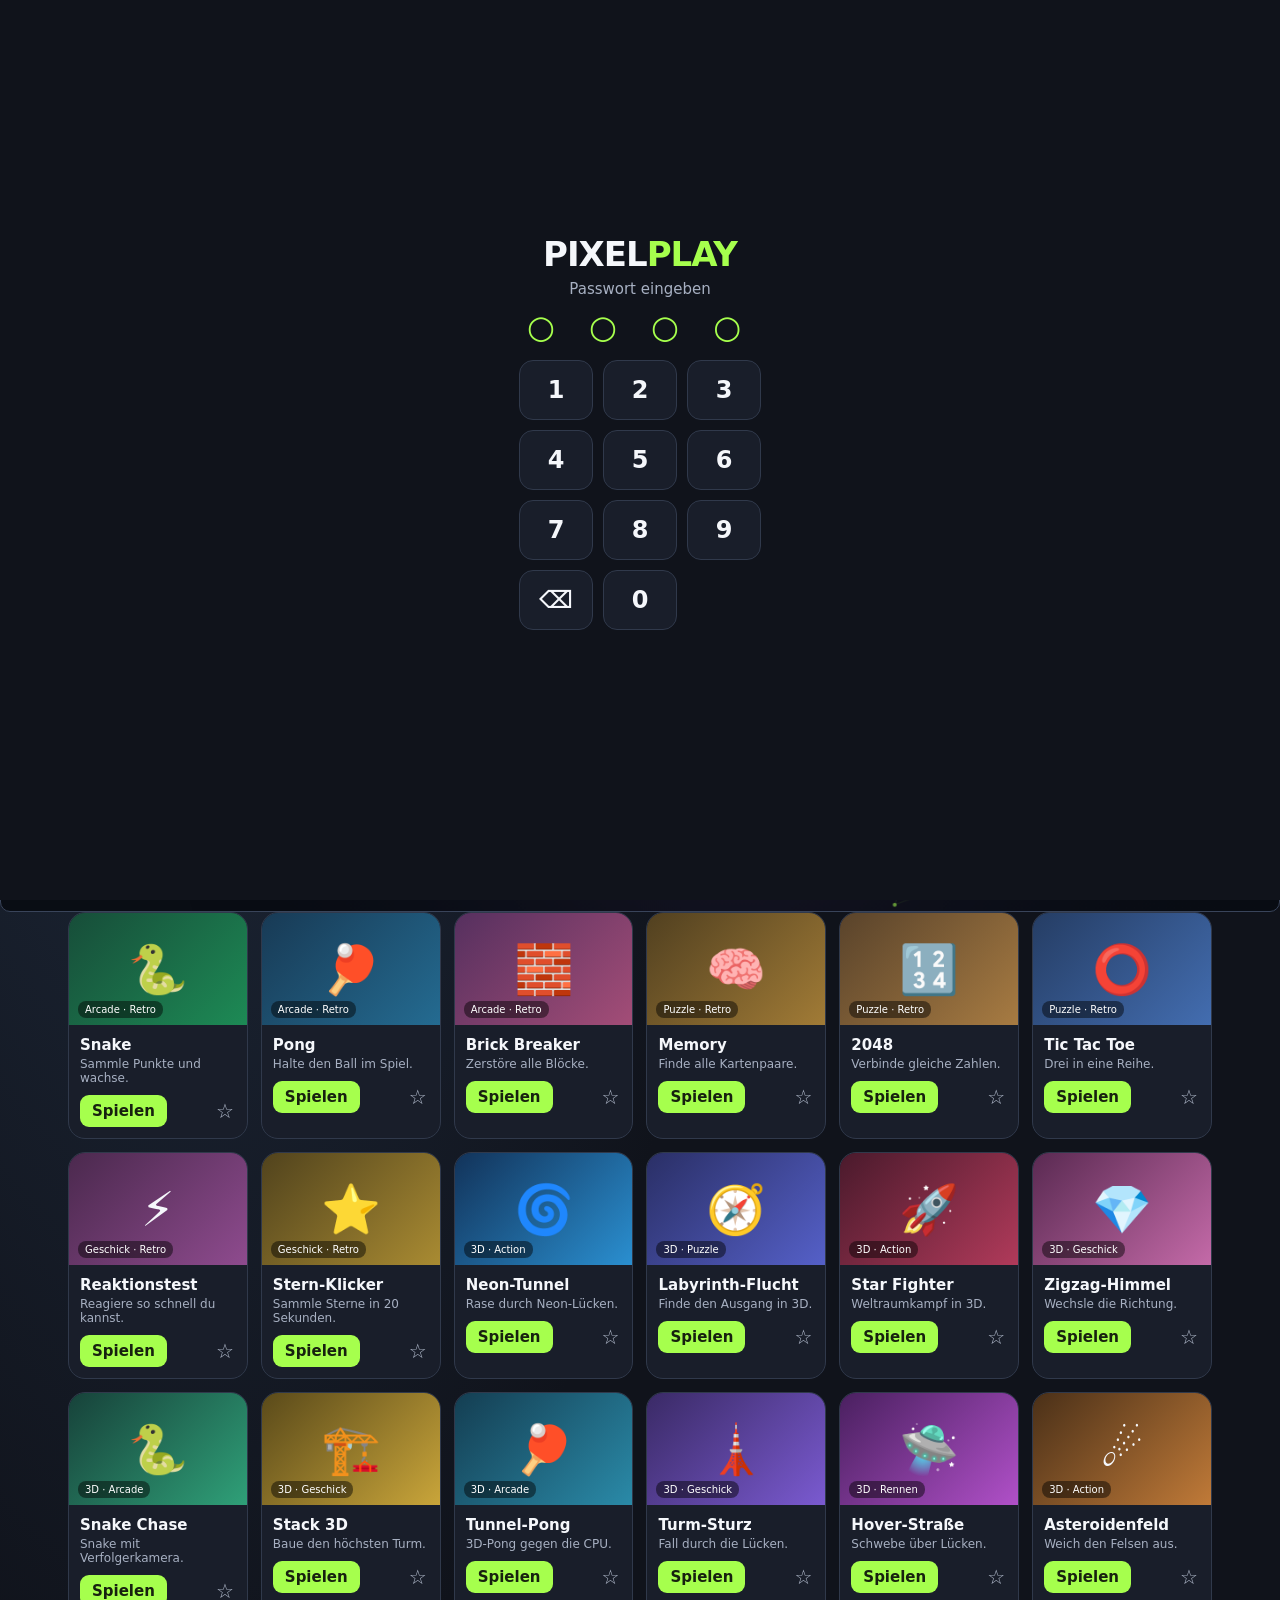
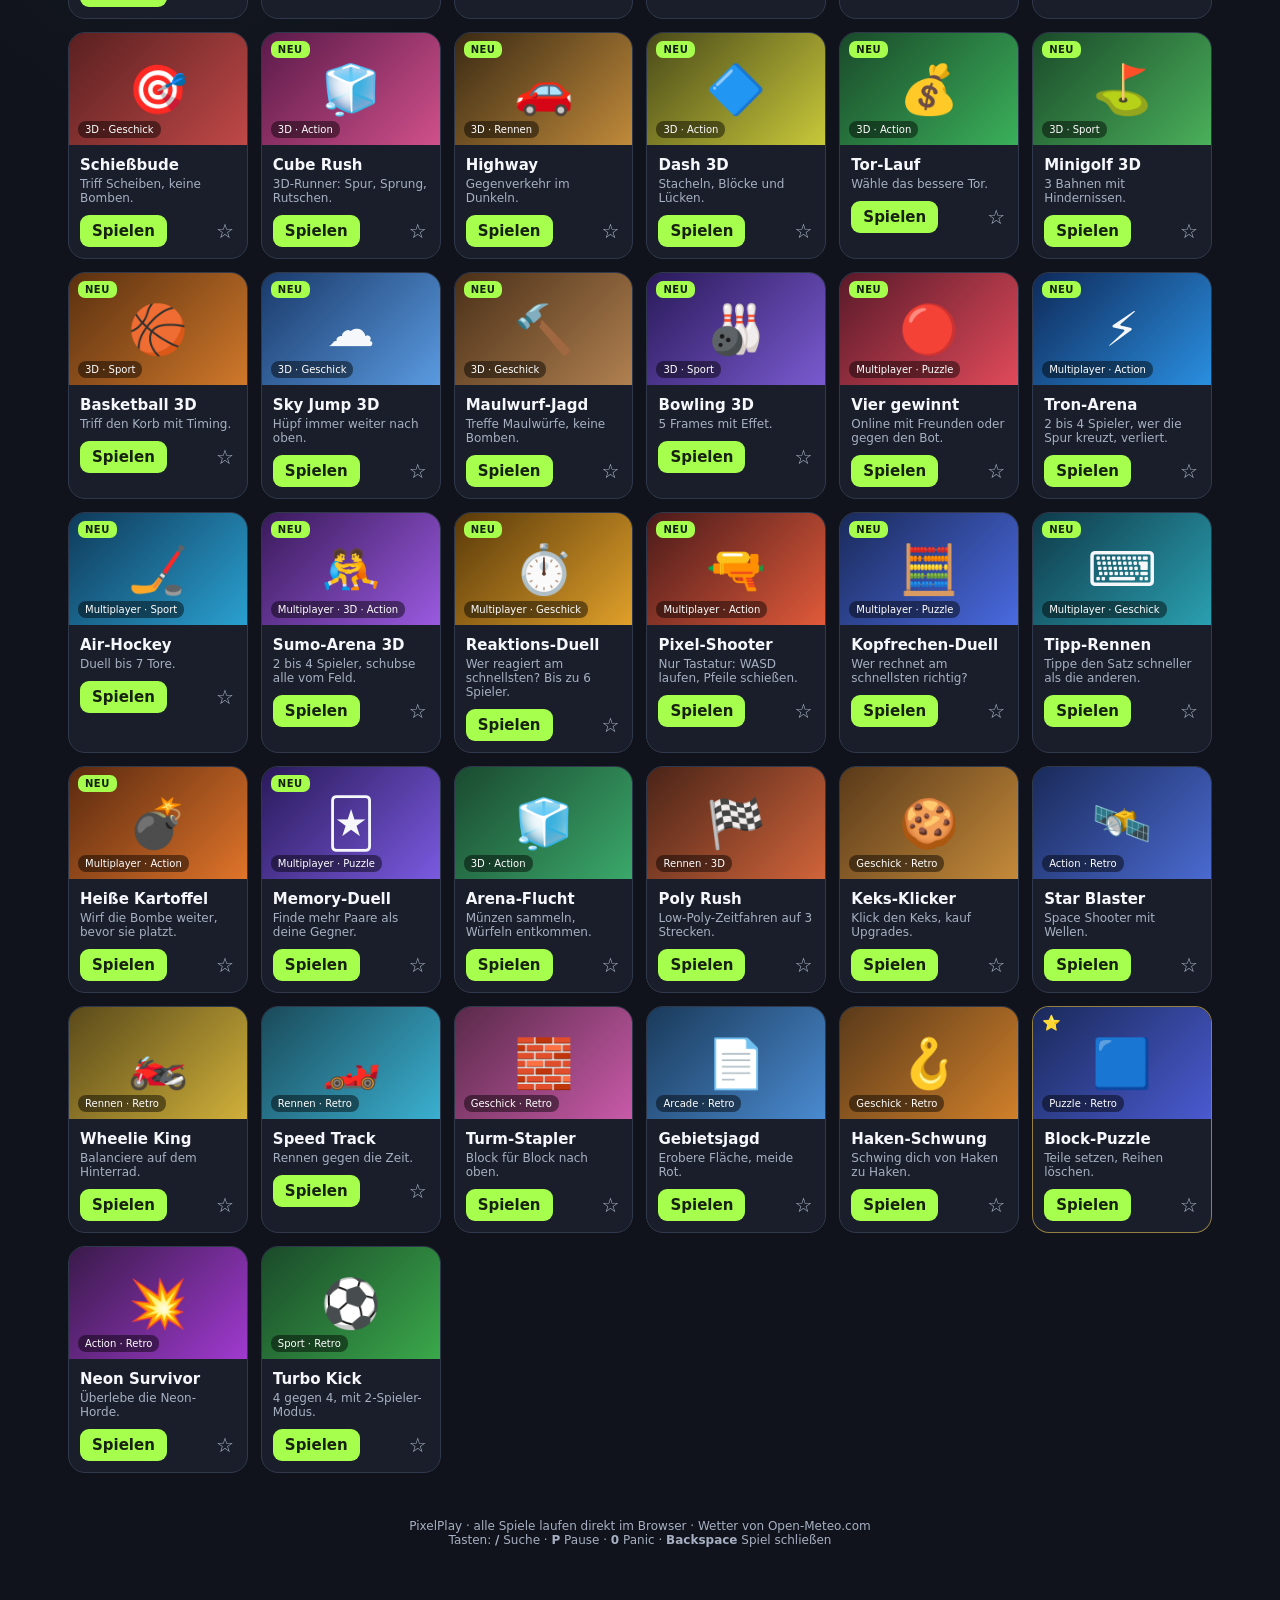
==== commit e355910d: "Modify fake document grades in index.html Updated the content of the fake document section with new " ====
--- a/index.html
+++ b/index.html
@@ -47,7 +47,7 @@
   <div class="grid" id="games"></div>
   <div class="footer">PixelPlay · alle Spiele laufen direkt im Browser · Wetter von Open-Meteo.com<br>Tasten: <b>/</b> Suche · <b>P</b> Pause · <b>0</b> Panic · <b>Backspace</b> Spiel schließen</div>
 </main>
-<div id="fake"><div class="bar"><b>Dokumente</b> &nbsp; Notentabelle.docx &nbsp; Datei Bearbeiten Ansicht Einfügen</div><div class="page"><h3>Notentabelle</h3><p>1. Mathe<br>Die Industrielle Revolution begann im 18. Jahrhundert in Großbritannien und veränderte die Arbeits- und Lebenswelt grundlegend. Dampfmaschine, Eisenbahn und mechanische Webstühle ersetzten schrittweise die Handarbeit.</p><p>2. Deutsch<br>Zu den wichtigsten Ursachen zählen das Bevölkerungswachstum, neue Erfindungen, verfügbare Rohstoffe wie Kohle und Eisen sowie ein wachsender Welthandel.</p><p>3. Franz<br>Städte wuchsen rasant, es entstand eine Arbeiterklasse, und soziale Fragen rückten in den Mittelpunkt der politischen Debatte.</p></div></div>
+<div id="fake"><div class="bar"><b>Dokumente</b> &nbsp; Notentabelle.docx &nbsp; Datei Bearbeiten Ansicht Einfügen</div><div class="page"><h3>Notentabelle</h3><p>1. Mathe<br>4.5, 5.8, 3.9, 4.6, 5,4</p><p>2. Deutsch<br>4, 5, 5.8, 4.9, 5.2</p><p>3. Franz<br>5.6, 6, 5.9, 4.8</p></div></div>
 <div class="overlay" id="overlay" role="dialog" aria-modal="true" aria-label="Spiel">
   <div class="bar"><strong id="gameName">Spiel</strong><span id="gameHint"></span><button class="close" id="padBtn" title="Touch-Steuerung an/aus">🎮</button><button class="close" id="fs" title="Vollbild">⛶</button><button class="close" id="restart">↻<span> Neu starten</span></button><button class="close" id="close">✕<span> Schliessen</span></button></div>
   <div class="stage" id="stage"></div>
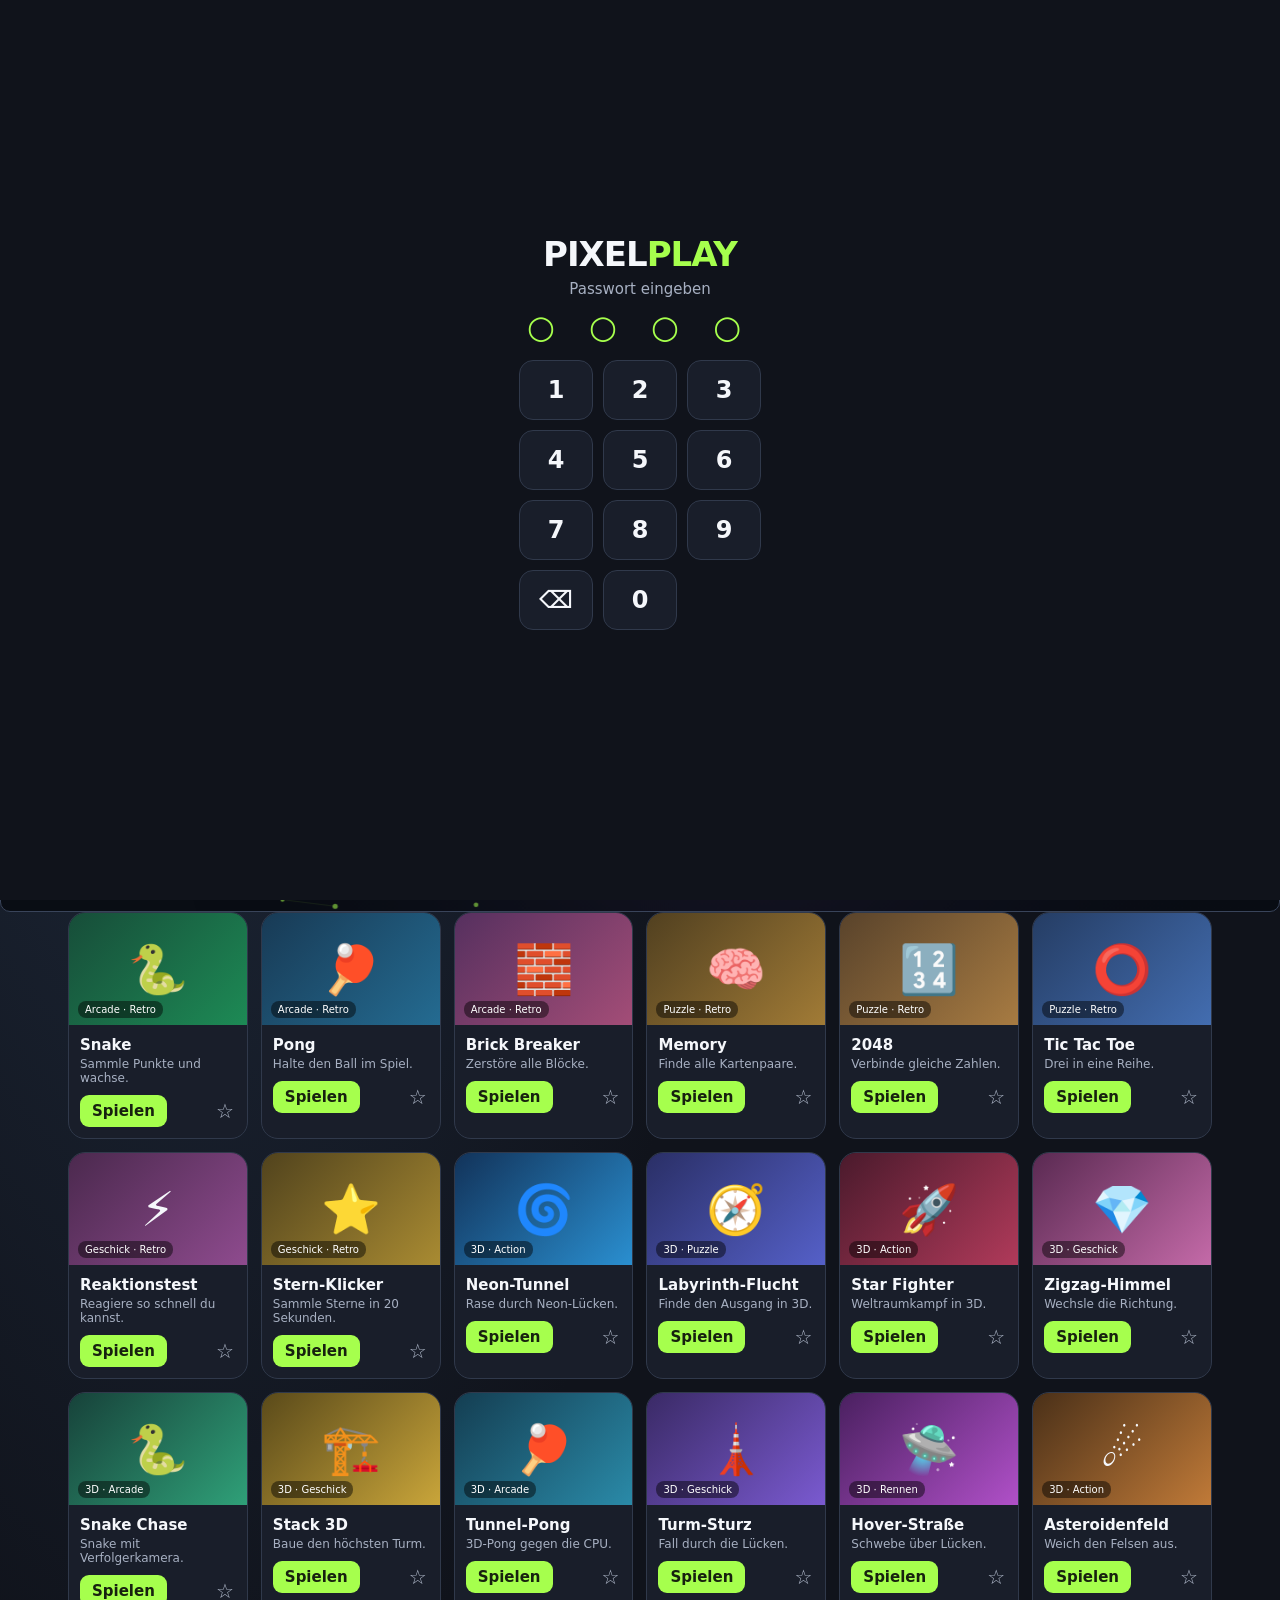
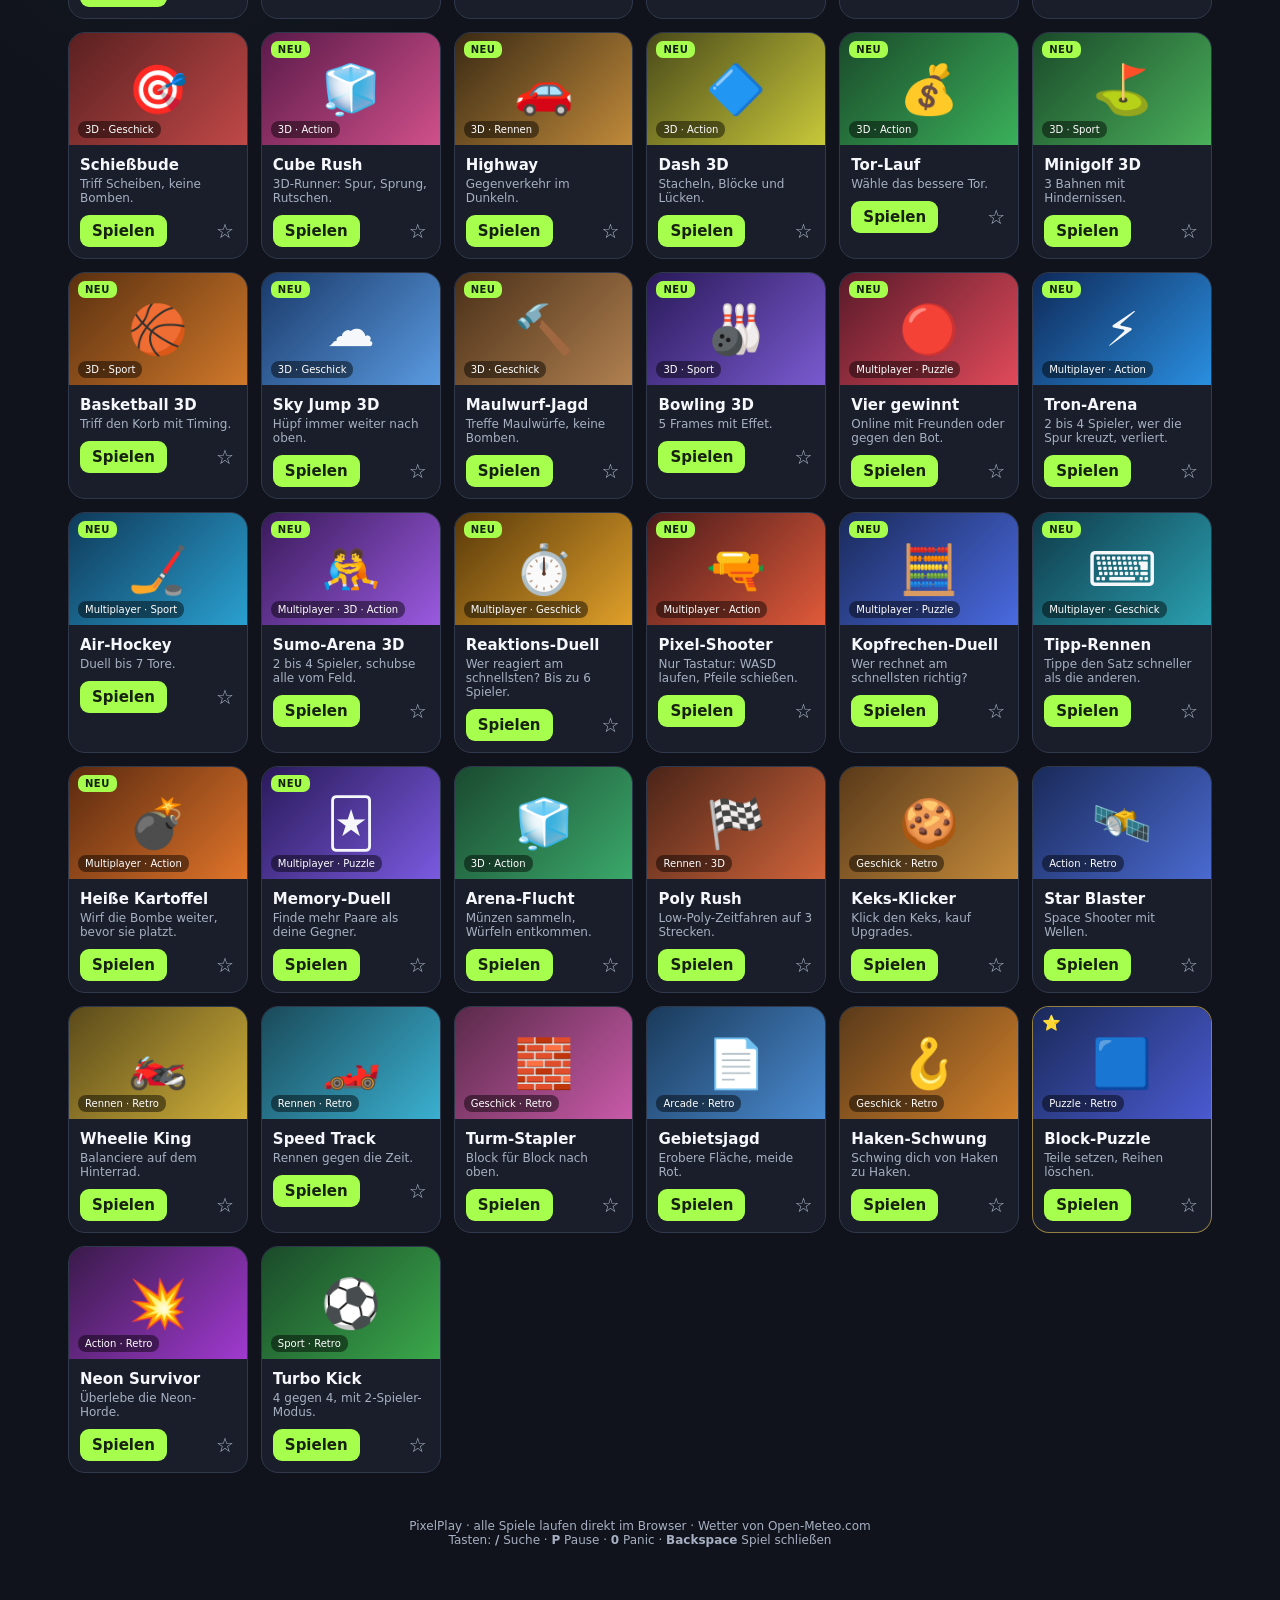
==== commit 2ec17624: "Refactor document section with improved formatting" ====
--- a/index.html
+++ b/index.html
@@ -47,7 +47,37 @@
   <div class="grid" id="games"></div>
   <div class="footer">PixelPlay · alle Spiele laufen direkt im Browser · Wetter von Open-Meteo.com<br>Tasten: <b>/</b> Suche · <b>P</b> Pause · <b>0</b> Panic · <b>Backspace</b> Spiel schließen</div>
 </main>
-<div id="fake"><div class="bar"><b>Dokumente</b> &nbsp; Notentabelle.docx &nbsp; Datei Bearbeiten Ansicht Einfügen</div><div class="page"><h3>Notentabelle</h3><p>1. Mathe<br>4.5, 5.8, 3.9, 4.6, 5,4</p><p>2. Deutsch<br>4, 5, 5.8, 4.9, 5.2</p><p>3. Franz<br>5.6, 6, 5.9, 4.8</p></div></div>
+<div id="fake">
+  <div class="bar">
+    <b>Dokumente</b> &nbsp; Notentabelle.docx &nbsp; Datei Bearbeiten Ansicht Einfügen
+  </div>
+  <div class="page">
+    <h3>Notentabelle</h3>
+
+    <p>1. Mathe<br>
+      - 4.5<br>
+      - 5.8<br>
+      - 3.9<br>
+      - 4.6<br>
+      - 5.4
+    </p>
+
+    <p>2. Deutsch<br>
+      - 4.0<br>
+      - 5.0<br>
+      - 5.8<br>
+      - 4.9<br>
+      - 5.2
+    </p>
+
+    <p>3. Franz<br>
+      - 5.6<br>
+      - 6.0<br>
+      - 5.9<br>
+      - 4.8
+    </p>
+  </div>
+</div>
 <div class="overlay" id="overlay" role="dialog" aria-modal="true" aria-label="Spiel">
   <div class="bar"><strong id="gameName">Spiel</strong><span id="gameHint"></span><button class="close" id="padBtn" title="Touch-Steuerung an/aus">🎮</button><button class="close" id="fs" title="Vollbild">⛶</button><button class="close" id="restart">↻<span> Neu starten</span></button><button class="close" id="close">✕<span> Schliessen</span></button></div>
   <div class="stage" id="stage"></div>
